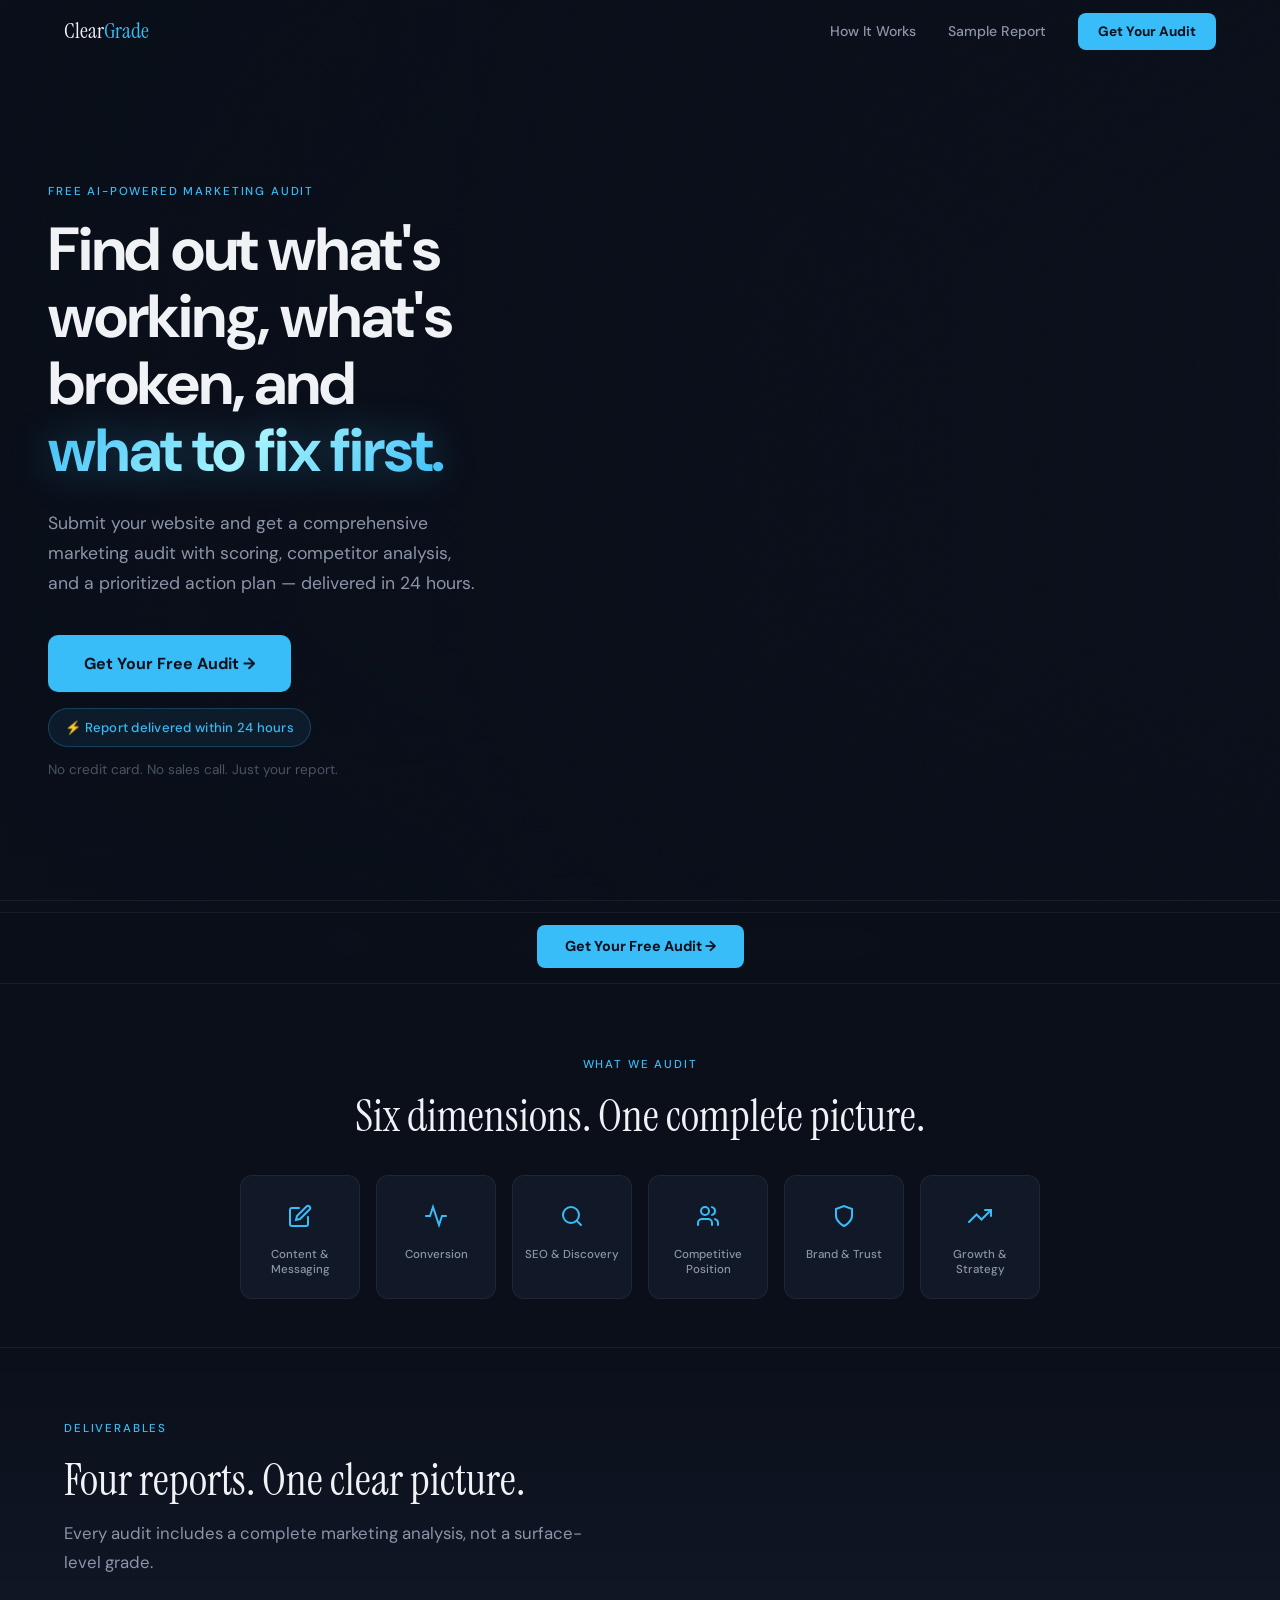
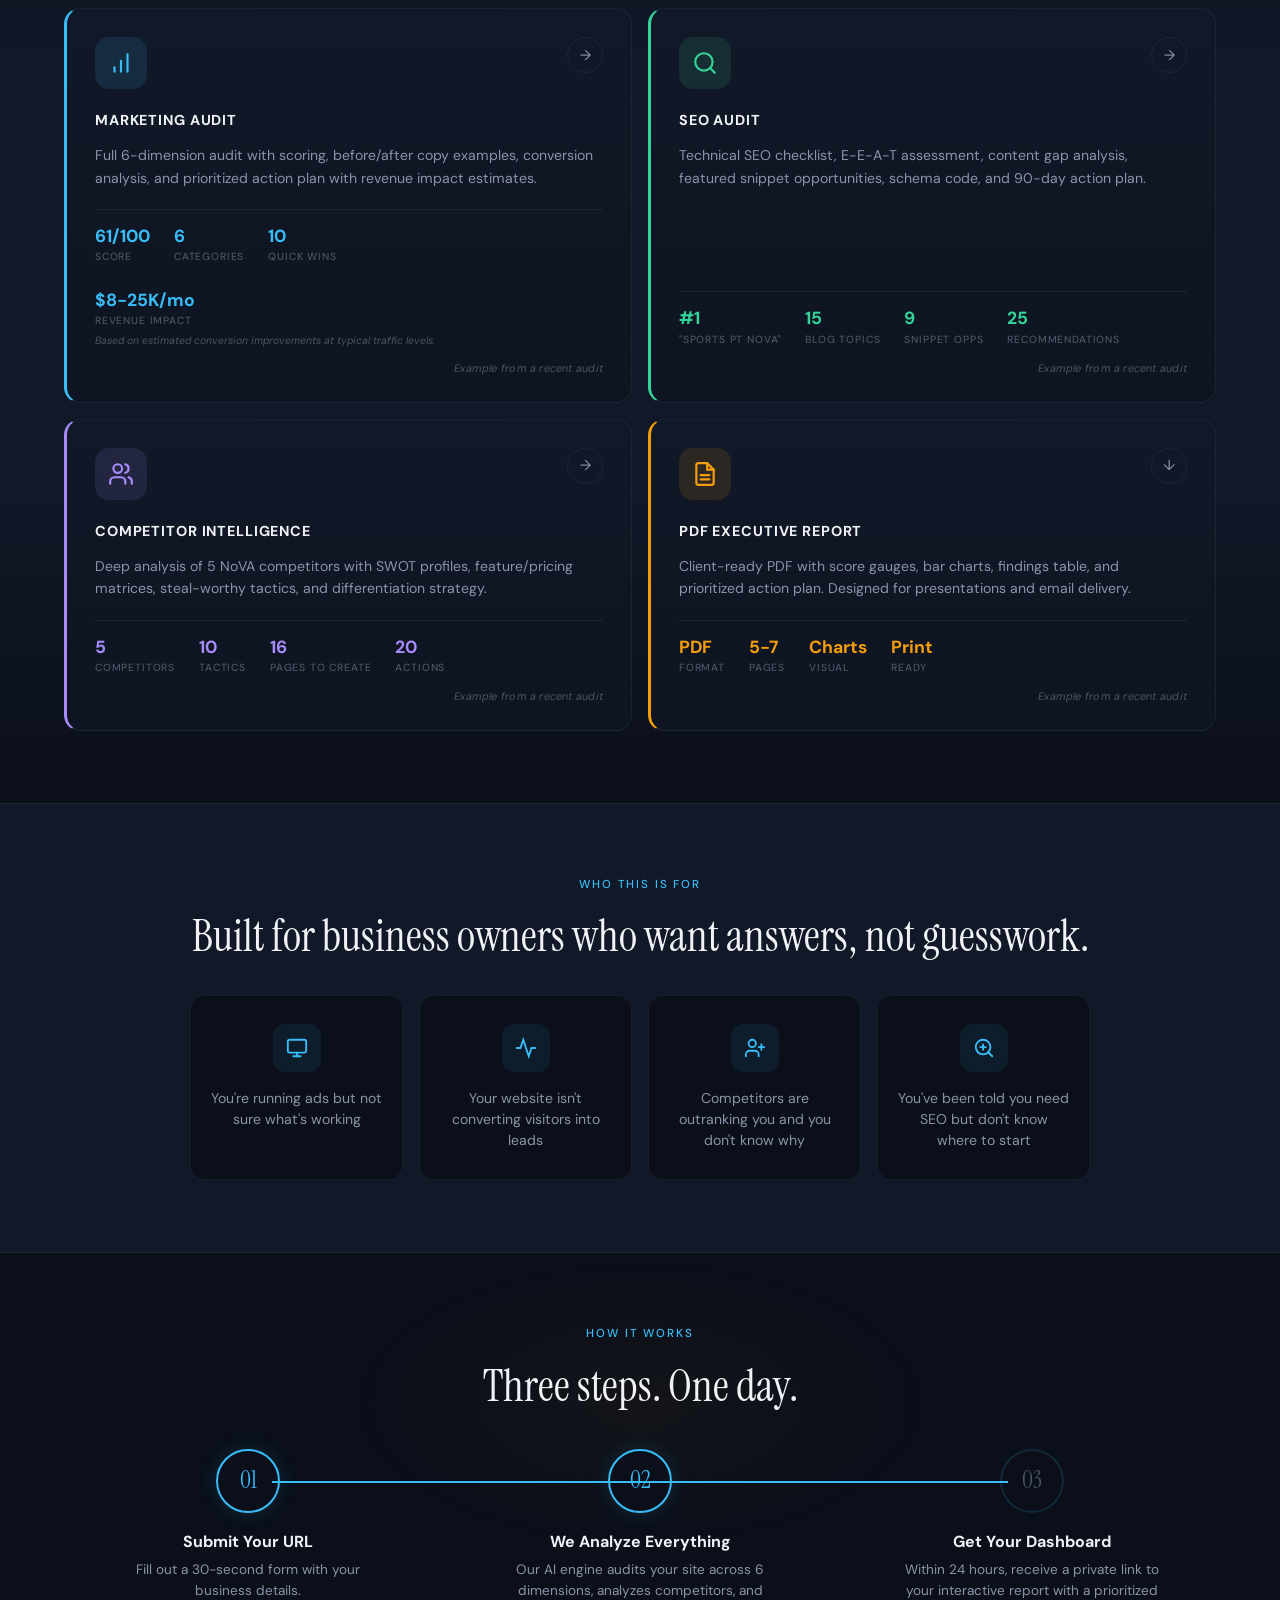
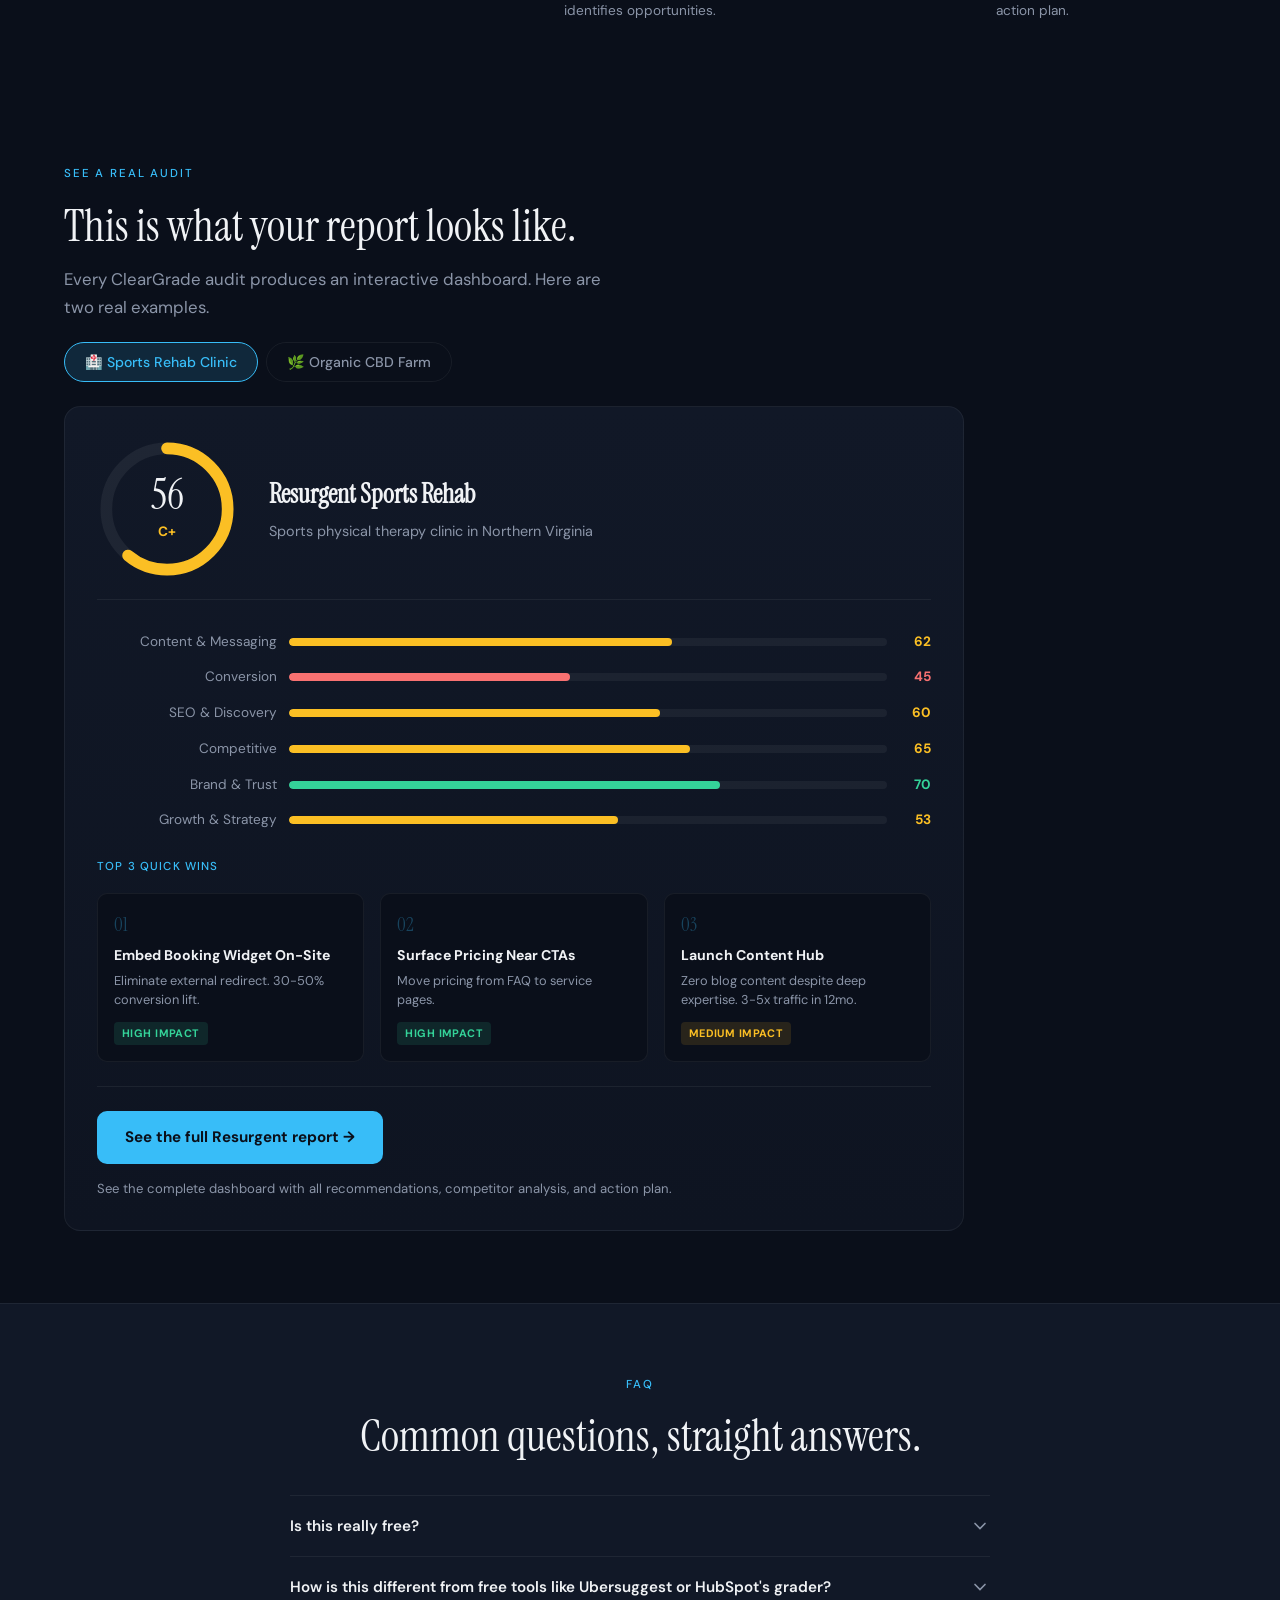
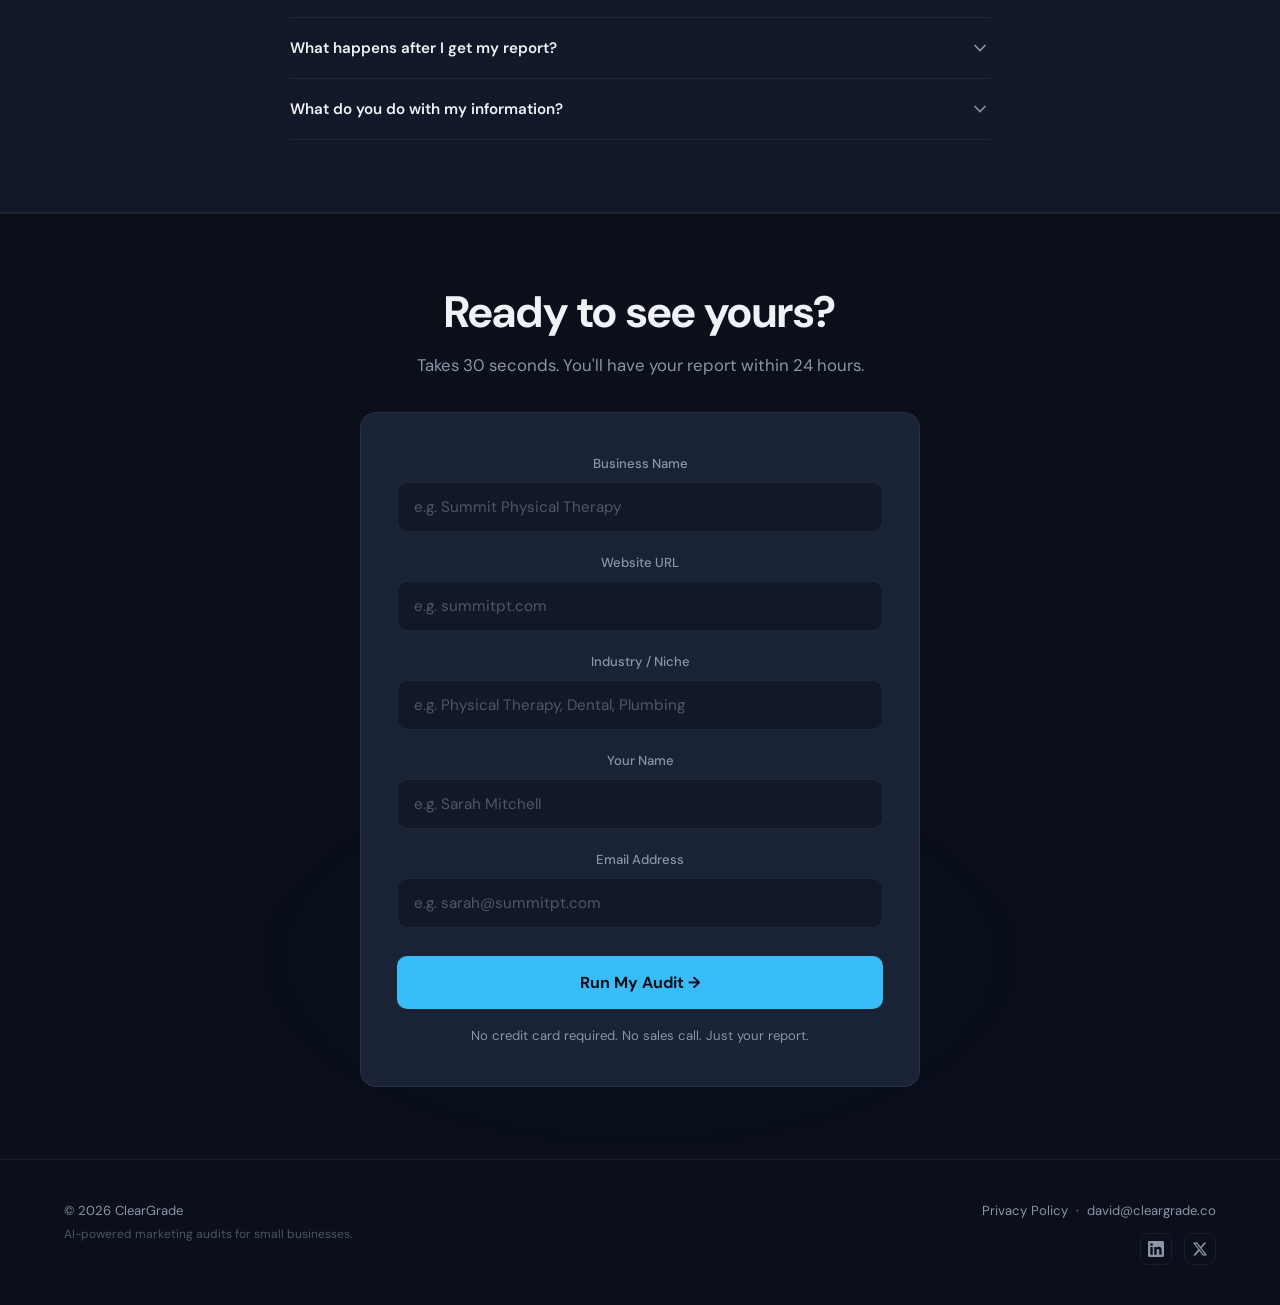
==== public/index.html @ a5efb10c "feat: mobile responsiveness + landing page enhancements - Fix hero section clipping on mobile (overf" ====
<!DOCTYPE html>
<html lang="en">
<head>
  <meta charset="UTF-8">
  <meta name="viewport" content="width=device-width, initial-scale=1.0">
  <title>ClearGrade — See What Your Marketing Is Really Doing</title>
  <meta name="description" content="Free AI-powered marketing audit for small businesses. Scored across 6 dimensions with competitor analysis and a prioritized action plan.">

  <!-- Open Graph -->
  <meta property="og:title" content="ClearGrade — Free AI-Powered Marketing Audit">
  <meta property="og:description" content="Find out what's working, what's broken, and what to fix first. Get a comprehensive marketing audit with scoring, competitor analysis, and a prioritized action plan — delivered in 24 hours.">
  <meta property="og:type" content="website">
  <meta property="og:url" content="https://cleargrade.co"> <!-- TODO: Update when domain is live -->
  <meta property="og:image" content="https://cleargrade.co/img/og-preview.png"> <!-- TODO: Create this OG image (1200x630px recommended) -->

  <!-- Twitter Card -->
  <meta name="twitter:card" content="summary_large_image">
  <meta name="twitter:title" content="ClearGrade — Free AI-Powered Marketing Audit">
  <meta name="twitter:description" content="Find out what's working, what's broken, and what to fix first. Get a comprehensive marketing audit with scoring, competitor analysis, and a prioritized action plan — delivered in 24 hours.">

  <link rel="icon" href="/favicon.ico" type="image/x-icon"> <!-- TODO: Add actual favicon file -->
  <link rel="stylesheet" href="css/styles.css">
</head>
<body>

  <!-- NAV -->
  <nav class="nav">
    <div class="container">
      <a href="#hero" class="nav-logo">Clear<span>Grade</span></a>
      <div class="nav-links">
        <a href="#how">How It Works</a>
        <a href="#preview">Sample Report</a>
        <a href="#form-section" class="nav-btn">Get Your Audit</a>
      </div>
      <button class="hamburger" aria-label="Menu"><span></span><span></span><span></span></button>
    </div>
  </nav>
  <div class="mob-menu">
    <a href="#how">How It Works</a>
    <a href="#preview">Sample Report</a>
    <a href="#form-section" class="nav-btn">Get Your Audit</a>
  </div>

  <!-- HERO -->
  <section class="hero" id="hero">
    <div class="hero-video-wrap">
      <video id="hero-vid" class="hero-vid active" autoplay muted loop playsinline>
        <source src="assets/hero-pingpong.mp4" type="video/mp4">
      </video>
    </div>
    <div class="hero-overlay"></div>
    <div class="container">
      <div class="hero-content">
        <p class="overline">Free AI-Powered Marketing Audit</p>
        <h1>Find out what's working, what's broken, and <em>what to fix first.</em></h1>
        <p class="hero-sub">Submit your website and get a comprehensive marketing audit with scoring, competitor analysis, and a prioritized action plan — delivered in 24 hours.</p>
        <div class="hero-cta">
          <a href="#form-section" class="btn">Get Your Free Audit &rarr;</a>
          <div class="hero-badge" aria-label="Fast delivery">&#9889; Report delivered within 24 hours</div>
          <p class="hero-trust">No credit card. No sales call. Just your report.</p>
        </div>
      </div>
    </div>
  </section>

  <!-- SOCIAL PROOF -->
  <div class="proof-bar">
    <div class="container">
      <!-- TODO: Update audit count as it grows -->
      <p><span class="proof-count">50+</span> audits delivered across <strong>healthcare</strong>, <strong>food &amp; beverage</strong>, <strong>professional services</strong>, and more.</p>
    </div>
  </div>

  <!-- WHAT WE AUDIT -->
  <section class="audit-dims" id="audit-dims">
    <div class="container" style="text-align:center;">
      <p class="overline anim">What We Audit</p>
      <h2 class="sh anim">Six dimensions. One complete picture.</h2>
      <div class="dims-grid anim">
        <div class="dim-item">
          <div class="dim-icon">
            <svg viewBox="0 0 24 24" fill="none" stroke="currentColor" stroke-width="2" stroke-linecap="round"><path d="M11 4H4a2 2 0 0 0-2 2v14a2 2 0 0 0 2 2h14a2 2 0 0 0 2-2v-7"/><path d="M18.5 2.5a2.121 2.121 0 0 1 3 3L12 15l-4 1 1-4 9.5-9.5z"/></svg>
          </div>
          <span>Content &amp; Messaging</span>
        </div>
        <div class="dim-item">
          <div class="dim-icon">
            <svg viewBox="0 0 24 24" fill="none" stroke="currentColor" stroke-width="2" stroke-linecap="round"><path d="M22 12h-4l-3 9L9 3l-3 9H2"/></svg>
          </div>
          <span>Conversion</span>
        </div>
        <div class="dim-item">
          <div class="dim-icon">
            <svg viewBox="0 0 24 24" fill="none" stroke="currentColor" stroke-width="2" stroke-linecap="round"><circle cx="11" cy="11" r="8"/><path d="M21 21l-4.35-4.35"/></svg>
          </div>
          <span>SEO &amp; Discovery</span>
        </div>
        <div class="dim-item">
          <div class="dim-icon">
            <svg viewBox="0 0 24 24" fill="none" stroke="currentColor" stroke-width="2" stroke-linecap="round"><path d="M16 21v-2a4 4 0 0 0-4-4H6a4 4 0 0 0-4 4v2"/><circle cx="9" cy="7" r="4"/><path d="M22 21v-2a4 4 0 0 0-3-3.87"/><path d="M16 3.13a4 4 0 0 1 0 7.75"/></svg>
          </div>
          <span>Competitive Position</span>
        </div>
        <div class="dim-item">
          <div class="dim-icon">
            <svg viewBox="0 0 24 24" fill="none" stroke="currentColor" stroke-width="2" stroke-linecap="round"><path d="M12 22s8-4 8-10V5l-8-3-8 3v7c0 6 8 10 8 10z"/></svg>
          </div>
          <span>Brand &amp; Trust</span>
        </div>
        <div class="dim-item">
          <div class="dim-icon">
            <svg viewBox="0 0 24 24" fill="none" stroke="currentColor" stroke-width="2" stroke-linecap="round"><path d="M23 6l-9.5 9.5-5-5L1 18"/><polyline points="17 6 23 6 23 12"/></svg>
          </div>
          <span>Growth &amp; Strategy</span>
        </div>
      </div>
    </div>
  </section>

  <!-- DELIVERABLES -->
  <section class="deliverables" id="deliverables">
    <div class="container">
      <p class="overline anim">Deliverables</p>
      <h2 class="sh anim">Four reports. One clear picture.</h2>
      <p class="sd anim">Every audit includes a complete marketing analysis, not a surface-level grade.</p>
      <div class="del-grid">
        <div class="del-card anim d1">
          <div class="card-top">
            <div class="card-icon-wrap">
              <svg viewBox="0 0 24 24" fill="none" stroke="#38bdf8" stroke-width="2" stroke-linecap="round"><path d="M12 20V10"/><path d="M18 20V4"/><path d="M6 20v-4"/></svg>
            </div>
            <span class="card-arrow">&rarr;</span>
          </div>
          <h3>Marketing Audit</h3>
          <p>Full 6-dimension audit with scoring, before/after copy examples, conversion analysis, and prioritized action plan with revenue impact estimates.</p>
          <div class="card-stats-row">
            <div class="card-stat-item"><span class="card-stat-val">61/100</span><span class="card-stat-label">Score</span></div>
            <div class="card-stat-item"><span class="card-stat-val">6</span><span class="card-stat-label">Categories</span></div>
            <div class="card-stat-item"><span class="card-stat-val">10</span><span class="card-stat-label">Quick Wins</span></div>
            <div class="card-stat-item">
              <span class="card-stat-val">$8-25K/mo</span>
              <span class="card-stat-label">Revenue Impact</span>
              <span class="card-stat-note">Based on estimated conversion improvements at typical traffic levels.</span>
            </div>
          </div>
          <span class="card-example-label">Example from a recent audit</span>
        </div>
        <div class="del-card anim d2">
          <div class="card-top">
            <div class="card-icon-wrap">
              <svg viewBox="0 0 24 24" fill="none" stroke="#38bdf8" stroke-width="2" stroke-linecap="round"><circle cx="11" cy="11" r="8"/><path d="M21 21l-4.35-4.35"/></svg>
            </div>
            <span class="card-arrow">&rarr;</span>
          </div>
          <h3>SEO Audit</h3>
          <p>Technical SEO checklist, E-E-A-T assessment, content gap analysis, featured snippet opportunities, schema code, and 90-day action plan.</p>
          <div class="card-stats-row">
            <div class="card-stat-item"><span class="card-stat-val">#1</span><span class="card-stat-label">"Sports PT NoVA"</span></div>
            <div class="card-stat-item"><span class="card-stat-val">15</span><span class="card-stat-label">Blog Topics</span></div>
            <div class="card-stat-item"><span class="card-stat-val">9</span><span class="card-stat-label">Snippet Opps</span></div>
            <div class="card-stat-item"><span class="card-stat-val">25</span><span class="card-stat-label">Recommendations</span></div>
          </div>
          <span class="card-example-label">Example from a recent audit</span>
        </div>
        <div class="del-card anim d3">
          <div class="card-top">
            <div class="card-icon-wrap">
              <svg viewBox="0 0 24 24" fill="none" stroke="#38bdf8" stroke-width="2" stroke-linecap="round"><path d="M16 21v-2a4 4 0 0 0-4-4H6a4 4 0 0 0-4 4v2"/><circle cx="9" cy="7" r="4"/><path d="M22 21v-2a4 4 0 0 0-3-3.87"/><path d="M16 3.13a4 4 0 0 1 0 7.75"/></svg>
            </div>
            <span class="card-arrow">&rarr;</span>
          </div>
          <h3>Competitor Intelligence</h3>
          <p>Deep analysis of 5 NoVA competitors with SWOT profiles, feature/pricing matrices, steal-worthy tactics, and differentiation strategy.</p>
          <div class="card-stats-row">
            <div class="card-stat-item"><span class="card-stat-val">5</span><span class="card-stat-label">Competitors</span></div>
            <div class="card-stat-item"><span class="card-stat-val">10</span><span class="card-stat-label">Tactics</span></div>
            <div class="card-stat-item"><span class="card-stat-val">16</span><span class="card-stat-label">Pages to Create</span></div>
            <div class="card-stat-item"><span class="card-stat-val">20</span><span class="card-stat-label">Actions</span></div>
          </div>
          <span class="card-example-label">Example from a recent audit</span>
        </div>
        <div class="del-card anim d4">
          <div class="card-top">
            <div class="card-icon-wrap">
              <svg viewBox="0 0 24 24" fill="none" stroke="#38bdf8" stroke-width="2" stroke-linecap="round"><path d="M14 2H6a2 2 0 0 0-2 2v16a2 2 0 0 0 2 2h12a2 2 0 0 0 2-2V8z"/><polyline points="14 2 14 8 20 8"/><line x1="16" y1="13" x2="8" y2="13"/><line x1="16" y1="17" x2="8" y2="17"/></svg>
            </div>
            <span class="card-arrow">&darr;</span>
          </div>
          <h3>PDF Executive Report</h3>
          <p>Client-ready PDF with score gauges, bar charts, findings table, and prioritized action plan. Designed for presentations and email delivery.</p>
          <div class="card-stats-row">
            <div class="card-stat-item"><span class="card-stat-val">PDF</span><span class="card-stat-label">Format</span></div>
            <div class="card-stat-item"><span class="card-stat-val">5-7</span><span class="card-stat-label">Pages</span></div>
            <div class="card-stat-item"><span class="card-stat-val">Charts</span><span class="card-stat-label">Visual</span></div>
            <div class="card-stat-item"><span class="card-stat-val">Print</span><span class="card-stat-label">Ready</span></div>
          </div>
          <span class="card-example-label">Example from a recent audit</span>
        </div>
      </div>
    </div>
  </section>

  <!-- WHO THIS IS FOR -->
  <section class="who-for" id="who-for">
    <div class="container" style="text-align:center;">
      <p class="overline anim">Who This Is For</p>
      <h2 class="sh anim">Built for business owners who want answers, not guesswork.</h2>
      <div class="who-grid anim">
        <div class="who-card">
          <div class="who-icon">
            <svg viewBox="0 0 24 24" fill="none" stroke="currentColor" stroke-width="2" stroke-linecap="round"><rect x="2" y="3" width="20" height="14" rx="2" ry="2"/><line x1="8" y1="21" x2="16" y2="21"/><line x1="12" y1="17" x2="12" y2="21"/></svg>
          </div>
          <p>You're running ads but not sure what's working</p>
        </div>
        <div class="who-card">
          <div class="who-icon">
            <svg viewBox="0 0 24 24" fill="none" stroke="currentColor" stroke-width="2" stroke-linecap="round"><path d="M22 12h-4l-3 9L9 3l-3 9H2"/></svg>
          </div>
          <p>Your website isn't converting visitors into leads</p>
        </div>
        <div class="who-card">
          <div class="who-icon">
            <svg viewBox="0 0 24 24" fill="none" stroke="currentColor" stroke-width="2" stroke-linecap="round"><path d="M16 21v-2a4 4 0 0 0-4-4H6a4 4 0 0 0-4 4v2"/><circle cx="9" cy="7" r="4"/><line x1="19" y1="8" x2="19" y2="14"/><line x1="22" y1="11" x2="16" y2="11"/></svg>
          </div>
          <p>Competitors are outranking you and you don't know why</p>
        </div>
        <div class="who-card">
          <div class="who-icon">
            <svg viewBox="0 0 24 24" fill="none" stroke="currentColor" stroke-width="2" stroke-linecap="round"><circle cx="11" cy="11" r="8"/><path d="M21 21l-4.35-4.35"/><line x1="11" y1="8" x2="11" y2="14"/><line x1="8" y1="11" x2="14" y2="11"/></svg>
          </div>
          <p>You've been told you need SEO but don't know where to start</p>
        </div>
      </div>
    </div>
  </section>

  <!-- HOW IT WORKS -->
  <section class="how" id="how">
    <div class="container" style="text-align:center;">
      <p class="overline anim">How It Works</p>
      <h2 class="sh anim">Three steps. One day.</h2>
      <div class="steps">
        <div class="step anim d1">
          <div class="step-num">01</div>
          <h3>Submit Your URL</h3>
          <p>Fill out a 30-second form with your business details.</p>
        </div>
        <div class="step anim d2">
          <div class="step-num">02</div>
          <h3>We Analyze Everything</h3>
          <p>Our AI engine audits your site across 6 dimensions, analyzes competitors, and identifies opportunities.</p>
        </div>
        <div class="step anim d3">
          <div class="step-num">03</div>
          <h3>Get Your Dashboard</h3>
          <p>Within 24 hours, receive a private link to your interactive report with a prioritized action plan.</p>
        </div>
      </div>
    </div>
  </section>

  <!-- DASHBOARD PREVIEW -->
  <section class="preview" id="preview">
    <div class="container">
      <p class="overline anim">See a Real Audit</p>
      <h2 class="sh anim">This is what your report looks like.</h2>
      <p class="sd anim">Every ClearGrade audit produces an interactive dashboard. Here are two real examples.</p>
      <div class="toggle-row anim">
        <button class="tog active" data-biz="resurgent">&#127973; Sports Rehab Clinic</button>
        <button class="tog" data-biz="fiddlers">&#127807; Organic CBD Farm</button>
      </div>
      <div class="prev-card anim" id="prev-card">
        <div class="gauge-row">
          <div class="gauge-wrap">
            <svg class="gauge-svg" viewBox="0 0 120 120">
              <circle class="gauge-bg" cx="60" cy="60" r="52"></circle>
              <circle class="gauge-fill" id="g-circle" cx="60" cy="60" r="52" stroke-dasharray="326.73" stroke-dashoffset="326.73"></circle>
            </svg>
            <div class="gauge-center">
              <span class="gauge-score" id="g-num">0</span>
              <span class="gauge-grade" id="g-grade"></span>
            </div>
          </div>
          <div class="gauge-info">
            <h3 id="biz-name">Resurgent Sports Rehab</h3>
            <p id="biz-desc">Sports physical therapy clinic in Northern Virginia</p>
          </div>
        </div>
        <div class="dims" id="dims"></div>
        <p class="qw-label">Top 3 Quick Wins</p>
        <div class="qw-grid" id="qws"></div>
        <div class="prev-cta">
          <a href="https://davidkimmel.github.io/resurgent/" target="_blank" rel="noopener" id="prev-link" class="btn-report">View the Full Report &rarr;</a>
          <span class="report-note">See the complete dashboard with all recommendations, competitor analysis, and action plan.</span>
        </div>
      </div>
    </div>
  </section>

  <!-- FAQ -->
  <section class="faq" id="faq">
    <div class="container" style="text-align:center;">
      <p class="overline anim">FAQ</p>
      <h2 class="sh anim">Common questions, straight answers.</h2>
      <div class="faq-list anim">
        <div class="faq-item">
          <button class="faq-q" aria-expanded="false">
            <span>Is this really free?</span>
            <svg class="faq-chevron" viewBox="0 0 24 24" fill="none" stroke="currentColor" stroke-width="2" stroke-linecap="round"><polyline points="6 9 12 15 18 9"/></svg>
          </button>
          <div class="faq-a">
            <p>Yes. Your first ClearGrade audit is completely free. No credit card, no sales call. We believe the report speaks for itself.</p>
          </div>
        </div>
        <div class="faq-item">
          <button class="faq-q" aria-expanded="false">
            <span>How is this different from free tools like Ubersuggest or HubSpot's grader?</span>
            <svg class="faq-chevron" viewBox="0 0 24 24" fill="none" stroke="currentColor" stroke-width="2" stroke-linecap="round"><polyline points="6 9 12 15 18 9"/></svg>
          </button>
          <div class="faq-a">
            <p>Those tools run surface-level automated checks. ClearGrade audits your site across 6 dimensions with AI analysis, competitor research, and a prioritized action plan with revenue impact estimates. It's closer to what a $3,000 agency audit delivers.</p>
          </div>
        </div>
        <div class="faq-item">
          <button class="faq-q" aria-expanded="false">
            <span>What happens after I get my report?</span>
            <svg class="faq-chevron" viewBox="0 0 24 24" fill="none" stroke="currentColor" stroke-width="2" stroke-linecap="round"><polyline points="6 9 12 15 18 9"/></svg>
          </button>
          <div class="faq-a">
            <p>You'll receive a private link to your interactive dashboard within 24 hours. From there, you can implement the recommendations yourself or reach out to discuss next steps.</p>
          </div>
        </div>
        <div class="faq-item">
          <button class="faq-q" aria-expanded="false">
            <span>What do you do with my information?</span>
            <svg class="faq-chevron" viewBox="0 0 24 24" fill="none" stroke="currentColor" stroke-width="2" stroke-linecap="round"><polyline points="6 9 12 15 18 9"/></svg>
          </button>
          <div class="faq-a">
            <p>We use your business details only to generate your audit. We don't sell your data or spam you. See our <a href="privacy.html">privacy policy</a> for details.</p>
          </div>
        </div>
      </div>
    </div>
  </section>

  <!-- FORM -->
  <section class="form-sect" id="form-section">
    <div class="container" style="text-align:center;">
      <h2 class="sh anim" style="font-family:var(--sans);font-weight:700;font-style:normal;">Ready to see yours?</h2>
      <p class="sd anim" style="margin:0 auto;">Takes 30 seconds. You'll have your report within 24 hours.</p>
      <div class="form-wrap anim">
        <div class="form-card">
          <form id="audit-form" novalidate>
            <div class="fg"><label for="business_name">Business Name</label><input type="text" id="business_name" name="business_name" placeholder="e.g. Summit Physical Therapy" required><div class="f-err"></div></div>
            <div class="fg"><label for="website_url">Website URL</label><input type="url" id="website_url" name="website_url" placeholder="e.g. summitpt.com" required><div class="f-err"></div></div>
            <div class="fg"><label for="industry">Industry / Niche</label><input type="text" id="industry" name="industry" placeholder="e.g. Physical Therapy, Dental, Plumbing" required><div class="f-err"></div></div>
            <div class="fg"><label for="contact_name">Your Name</label><input type="text" id="contact_name" name="contact_name" placeholder="e.g. Sarah Mitchell" required><div class="f-err"></div></div>
            <div class="fg"><label for="email">Email Address</label><input type="email" id="email" name="email" placeholder="e.g. sarah@summitpt.com" required><div class="f-err"></div></div>
            <!-- Honeypot — hidden from users, visible to bots -->
            <div class="honey" aria-hidden="true"><input type="text" name="company_url" tabindex="-1" autocomplete="off"></div>
            <button type="submit" class="f-btn">Run My Audit &rarr;</button>
          </form>
          <p class="f-note">No credit card required. No sales call. Just your report.</p>
          <div class="f-ok">
            <div class="f-ok-check"><svg width="24" height="24" viewBox="0 0 24 24" fill="none" stroke="#34d399" stroke-width="2.5" stroke-linecap="round"><polyline points="20 6 9 17 4 12"/></svg></div>
            <h3>You're in!</h3>
            <p>Check your inbox within 24 hours for your ClearGrade dashboard.</p>
          </div>
        </div>
      </div>
    </div>
  </section>

  <!-- FOOTER -->
  <footer class="footer">
    <div class="container">
      <div class="footer-inner">
        <div class="footer-l">
          <div class="footer-copy">&copy; 2026 ClearGrade</div>
          <div class="footer-tagline">AI-powered marketing audits for small businesses.</div>
        </div>
        <div class="footer-r">
          <div class="footer-links">
            <a href="privacy.html">Privacy Policy</a>
            <span>&middot;</span>
            <a href="mailto:david@cleargrade.co">david@cleargrade.co</a>
          </div>
          <div class="footer-social">
            <!-- TODO: Replace # with actual social profile URLs -->
            <a href="#" aria-label="LinkedIn" class="social-link">
              <svg viewBox="0 0 24 24" fill="currentColor" width="18" height="18"><path d="M20.447 20.452h-3.554v-5.569c0-1.328-.027-3.037-1.852-3.037-1.853 0-2.136 1.445-2.136 2.939v5.667H9.351V9h3.414v1.561h.046c.477-.9 1.637-1.85 3.37-1.85 3.601 0 4.267 2.37 4.267 5.455v6.286zM5.337 7.433a2.062 2.062 0 0 1-2.063-2.065 2.064 2.064 0 1 1 2.063 2.065zm1.782 13.019H3.555V9h3.564v11.452zM22.225 0H1.771C.792 0 0 .774 0 1.729v20.542C0 23.227.792 24 1.771 24h20.451C23.2 24 24 23.227 24 22.271V1.729C24 .774 23.2 0 22.222 0h.003z"/></svg>
            </a>
            <a href="#" aria-label="X (Twitter)" class="social-link">
              <svg viewBox="0 0 24 24" fill="currentColor" width="18" height="18"><path d="M18.244 2.25h3.308l-7.227 8.26 8.502 11.24H16.17l-5.214-6.817L4.99 21.75H1.68l7.73-8.835L1.254 2.25H8.08l4.713 6.231zm-1.161 17.52h1.833L7.084 4.126H5.117z"/></svg>
            </a>
          </div>
        </div>
      </div>
    </div>
  </footer>

  <!-- STICKY CTA -->
  <div class="sticky" id="sticky"><a href="#form-section">Get Your Free Audit &rarr;</a></div>

  <script src="js/main.js"></script>
</body>
</html>
---- public/css/styles.css ----
/* ============================================================
   ClearGrade — v3 Cinematic Landing Page
   Dribbble-inspired: hero video, dark cinematic, premium feel
   ============================================================ */

@import url('https://fonts.googleapis.com/css2?family=Instrument+Serif:ital@0;1&family=DM+Sans:ital,wght@0,400;0,500;0,700;1,400&display=swap');

/* --- Tokens --- */
:root {
  --bg: #0a0f1a;
  --bg-card: #111827;
  --bg-elevated: #1a2235;
  --text: #f0f2f5;
  --text-dim: #8b95a8;
  --text-muted: #4b5563;
  --accent: #38bdf8;
  --accent-hover: #7dd3fc;
  --accent-glow: rgba(56, 189, 248, 0.15);
  --accent-glow-s: rgba(56, 189, 248, 0.25);
  --success: #34d399;
  --warning: #fbbf24;
  --danger: #f87171;
  --warm: #f59e0b;
  --warm-glow: rgba(245, 158, 11, 0.08);
  --border: rgba(255, 255, 255, 0.06);
  --border-h: rgba(255, 255, 255, 0.12);
  --serif: 'Instrument Serif', Georgia, serif;
  --sans: 'DM Sans', sans-serif;
  --max-w: 1200px;
  --nav-h: 64px;
}

/* --- Reset --- */
*, *::before, *::after { box-sizing: border-box; margin: 0; padding: 0; }
html { scroll-behavior: smooth; -webkit-font-smoothing: antialiased; }
body {
  font-family: var(--sans);
  font-size: 16px;
  line-height: 1.6;
  color: var(--text);
  background: var(--bg);
  overflow-x: hidden;
}
a { color: var(--accent); text-decoration: none; }
a:hover { color: var(--accent-hover); }
button { font-family: inherit; cursor: pointer; }
ul { list-style: none; }

/* Noise */
body::after {
  content: '';
  position: fixed;
  inset: 0;
  pointer-events: none;
  z-index: 0;
  opacity: 0.03;
  background-image: url("data:image/svg+xml,%3Csvg viewBox='0 0 256 256' xmlns='http://www.w3.org/2000/svg'%3E%3Cfilter id='n'%3E%3CfeTurbulence type='fractalNoise' baseFrequency='0.85' numOctaves='4' stitchTiles='stitch'/%3E%3C/filter%3E%3Crect width='100%25' height='100%25' filter='url(%23n)'/%3E%3C/svg%3E");
  background-size: 256px;
}

/* --- Utility --- */
.container { max-width: var(--max-w); margin: 0 auto; padding: 0 24px; }
section { position: relative; z-index: 1; }
.overline {
  font-family: var(--sans);
  font-size: 0.72rem;
  font-weight: 500;
  text-transform: uppercase;
  letter-spacing: 0.16em;
  color: var(--accent);
  margin-bottom: 16px;
}
.sh { /* section heading */
  font-family: var(--serif);
  font-size: clamp(2rem, 4vw, 2.75rem);
  font-weight: 400;
  line-height: 1.2;
  color: var(--text);
  margin-bottom: 12px;
}
.sd { /* section description */
  font-size: 1.05rem;
  color: var(--text-dim);
  max-width: 540px;
  line-height: 1.7;
}

/* --- Animations --- */
.anim {
  opacity: 0;
  transform: translateY(28px);
  transition: opacity 0.65s ease, transform 0.65s ease;
}
.anim.visible { opacity: 1; transform: translateY(0); }
.d1 { transition-delay: .1s; }
.d2 { transition-delay: .2s; }
.d3 { transition-delay: .3s; }
.d4 { transition-delay: .4s; }

/* ============================================================
   NAV
   ============================================================ */
.nav {
  position: fixed; top: 0; left: 0; right: 0; z-index: 1000;
  height: var(--nav-h); display: flex; align-items: center;
  transition: background .3s, border-color .3s;
  border-bottom: 1px solid transparent;
}
.nav.scrolled {
  background: rgba(10,15,26,.9);
  backdrop-filter: blur(20px); -webkit-backdrop-filter: blur(20px);
  border-bottom-color: var(--border);
}
.nav .container { display: flex; justify-content: space-between; align-items: center; width: 100%; }
.nav-logo { font-family: var(--serif); font-size: 1.35rem; color: var(--text); }
.nav-logo span { color: var(--accent); }
.nav-links { display: flex; align-items: center; gap: 32px; }
.nav-links a { font-size: .88rem; font-weight: 500; color: var(--text-dim); transition: color .2s; }
.nav-links a:hover { color: var(--text); }
.nav-links .nav-btn {
  padding: 8px 20px; border-radius: 8px; background: var(--accent);
  color: var(--bg); font-weight: 700; font-size: .85rem;
  transition: background .2s, box-shadow .2s;
}
.nav-links .nav-btn:hover { background: var(--accent-hover); box-shadow: 0 0 20px var(--accent-glow); }
.hamburger { display: none; background: none; border: none; padding: 4px; }
.hamburger span { display: block; width: 22px; height: 2px; background: var(--text); margin: 5px 0; transition: .3s; }
.hamburger.open span:nth-child(1) { transform: rotate(45deg) translate(5px,5px); }
.hamburger.open span:nth-child(2) { opacity: 0; }
.hamburger.open span:nth-child(3) { transform: rotate(-45deg) translate(5px,-5px); }
.mob-menu {
  display: none; position: fixed; top: var(--nav-h); left: 0; right: 0;
  background: rgba(10,15,26,.96); backdrop-filter: blur(20px);
  border-bottom: 1px solid var(--border); padding: 24px; z-index: 999;
}
.mob-menu.open { display: flex; flex-direction: column; gap: 16px; }
.mob-menu a { font-size: 1rem; font-weight: 500; color: var(--text-dim); padding: 8px 0; }
.mob-menu .nav-btn {
  display: inline-block; text-align: center; padding: 12px 20px;
  border-radius: 8px; background: var(--accent); color: var(--bg); font-weight: 700;
}

/* ============================================================
   HERO — full-viewport, video background
   ============================================================ */
.hero {
  position: relative;
  min-height: 100vh;
  display: flex;
  align-items: center;
  overflow: hidden;
}

/* Video background */
.hero-video-wrap {
  position: absolute;
  inset: 0;
  z-index: 0;
  overflow: hidden;
}
.hero-vid {
  position: absolute;
  inset: 0;
  width: 100%;
  height: 100%;
  object-fit: cover;
  object-position: center center;
  opacity: 0;
  transition: opacity 0.8s ease;
}
.hero-vid.active {
  opacity: 1;
}
/* Gradient overlay — darkens left side for text readability */
.hero-overlay {
  position: absolute;
  inset: 0;
  z-index: 1;
  background:
    linear-gradient(90deg, rgba(10,15,26,0.95) 0%, rgba(10,15,26,0.85) 35%, rgba(10,15,26,0.4) 60%, transparent 100%),
    linear-gradient(180deg, rgba(10,15,26,0.3) 0%, transparent 30%, transparent 70%, rgba(10,15,26,0.6) 100%);
}

.hero-content {
  position: absolute;
  left: 0;
  top: 50%;
  transform: translateY(-50%);
  z-index: 2;
  max-width: 480px;
  padding: var(--nav-h) 0 0 48px;
  text-align: left;
}

.hero .overline {
  opacity: 0;
  animation: fadeUp .6s ease forwards;
  animation-delay: .2s;
}

.hero h1 {
  font-family: var(--sans);
  font-size: clamp(2.8rem, 5.5vw, 3.8rem);
  font-weight: 700;
  font-style: normal;
  line-height: 1.1;
  letter-spacing: -0.02em;
  color: var(--text);
  margin-bottom: 24px;
  opacity: 0;
  animation: fadeUp .7s ease forwards;
  animation-delay: .4s;
}
.hero h1 em {
  font-family: var(--sans);
  font-style: normal;
  font-weight: 700;
  background: linear-gradient(135deg, var(--accent), #a5f3fc, var(--accent));
  -webkit-background-clip: text;
  -webkit-text-fill-color: transparent;
  background-clip: text;
  filter: drop-shadow(0 0 20px rgba(56, 189, 248, 0.3));
}

.hero-sub {
  font-size: 1.1rem;
  color: var(--text-dim);
  line-height: 1.7;
  max-width: 480px;
  margin-bottom: 36px;
  opacity: 0;
  animation: fadeUp .6s ease forwards;
  animation-delay: .7s;
}

.hero-cta {
  opacity: 0;
  animation: fadeUp .6s ease forwards;
  animation-delay: .9s;
}

.btn {
  display: inline-flex;
  align-items: center;
  gap: 8px;
  padding: 16px 36px;
  border-radius: 10px;
  background: var(--accent);
  color: var(--bg);
  font-family: var(--sans);
  font-size: 1rem;
  font-weight: 700;
  border: none;
  transition: background .2s, box-shadow .2s, transform .15s;
  text-decoration: none;
}
.btn:hover {
  background: var(--accent-hover);
  color: var(--bg);
  box-shadow: 0 0 32px var(--accent-glow-s);
  transform: translateY(-2px);
}

/* 24-hour delivery badge */
.hero-badge {
  display: inline-flex;
  align-items: center;
  gap: 6px;
  margin-top: 16px;
  padding: 8px 16px;
  border-radius: 100px;
  border: 1px solid rgba(56, 189, 248, 0.25);
  background: rgba(56, 189, 248, 0.08);
  font-size: .82rem;
  font-weight: 500;
  color: var(--accent);
  letter-spacing: .02em;
}

.hero-trust {
  margin-top: 12px;
  font-size: .85rem;
  color: var(--text-muted);
  opacity: 0;
  animation: fadeUp .5s ease forwards;
  animation-delay: 1.1s;
}

@keyframes fadeUp {
  from { opacity: 0; transform: translateY(18px); }
  to { opacity: 1; transform: translateY(0); }
}

/* ============================================================
   SOCIAL PROOF
   ============================================================ */
.proof-bar {
  padding: 28px 0;
  border-top: 1px solid var(--border);
  border-bottom: 1px solid var(--border);
  z-index: 1;
  position: relative;
}
.proof-bar p {
  text-align: center;
  font-size: .88rem;
  color: var(--text-dim);
  letter-spacing: .02em;
}
.proof-bar strong { color: var(--text); font-weight: 500; }
.proof-count {
  color: var(--accent);
  font-weight: 700;
  font-size: 1rem;
}

/* ============================================================
   WHAT WE AUDIT
   ============================================================ */
.audit-dims {
  padding: 72px 0 48px;
}
.dims-grid {
  display: grid;
  grid-template-columns: repeat(6, 1fr);
  gap: 16px;
  margin-top: 32px;
  max-width: 800px;
  margin-left: auto;
  margin-right: auto;
}
.dim-item {
  display: flex;
  flex-direction: column;
  align-items: center;
  gap: 12px;
  padding: 20px 8px;
  border-radius: 12px;
  border: 1px solid var(--border);
  background: var(--bg-card);
  transition: border-color .25s, transform .25s;
}
.dim-item:hover {
  border-color: var(--border-h);
  transform: translateY(-2px);
}
.dim-icon {
  width: 40px;
  height: 40px;
  display: flex;
  align-items: center;
  justify-content: center;
  color: var(--accent);
}
.dim-icon svg { width: 24px; height: 24px; }
.dim-item span {
  font-size: .72rem;
  font-weight: 500;
  color: var(--text-dim);
  text-align: center;
  line-height: 1.3;
}

/* ============================================================
   DELIVERABLES
   ============================================================ */
.deliverables {
  padding: 72px 0;
  background: linear-gradient(180deg, var(--bg) 0%, rgba(17,24,39,1) 30%, rgba(17,24,39,1) 70%, var(--bg) 100%);
  border-top: 1px solid var(--border);
}
.del-grid {
  display: grid;
  grid-template-columns: 1fr 1fr;
  gap: 16px;
  margin-top: 32px;
}
.del-card {
  position: relative;
  padding: 28px 28px 24px;
  border-radius: 16px;
  background: linear-gradient(180deg, rgba(17,24,39,1), rgba(14,20,33,1));
  border: 1px solid var(--border);
  border-left: 3px solid var(--accent);
  transition: transform .35s ease, border-color .3s, box-shadow .35s;
  overflow: hidden;
  display: flex;
  flex-direction: column;
}
.del-card:hover {
  transform: translateY(-4px);
  box-shadow: 0 12px 40px rgba(0,0,0,.25);
}
/* Color accents per card */
.del-card:nth-child(1) { border-left-color: var(--accent); }
.del-card:nth-child(2) { border-left-color: var(--success); }
.del-card:nth-child(3) { border-left-color: #a78bfa; }
.del-card:nth-child(4) { border-left-color: var(--warm); }

.del-card .card-top {
  display: flex; justify-content: space-between; align-items: flex-start;
  margin-bottom: 20px;
}
.del-card .card-icon-wrap {
  width: 52px; height: 52px; border-radius: 14px;
  display: flex; align-items: center; justify-content: center;
}
.del-card:nth-child(1) .card-icon-wrap { background: rgba(56,189,248,.12); }
.del-card:nth-child(2) .card-icon-wrap { background: rgba(52,211,153,.12); }
.del-card:nth-child(3) .card-icon-wrap { background: rgba(167,139,250,.12); }
.del-card:nth-child(4) .card-icon-wrap { background: rgba(245,158,11,.12); }
.del-card .card-icon-wrap svg { width: 26px; height: 26px; }
.del-card:nth-child(2) .card-icon-wrap svg { stroke: var(--success); }
.del-card:nth-child(3) .card-icon-wrap svg { stroke: #a78bfa; }
.del-card:nth-child(4) .card-icon-wrap svg { stroke: var(--warm); }

.del-card .card-arrow {
  width: 36px; height: 36px; border-radius: 50%;
  border: 1px solid var(--border);
  display: flex; align-items: center; justify-content: center;
  color: var(--text-dim); font-size: .9rem;
  transition: border-color .2s, color .2s;
}
.del-card:hover .card-arrow { border-color: var(--accent); color: var(--accent); }

.del-card h3 {
  font-family: var(--sans); font-size: .9rem; font-weight: 700;
  text-transform: uppercase; letter-spacing: .06em;
  margin-bottom: 12px;
}
.del-card p {
  font-size: .88rem; color: var(--text-dim); line-height: 1.6;
  margin-bottom: auto; padding-bottom: 20px;
}

/* Stats row at bottom */
.card-stats-row {
  display: flex; gap: 24px; flex-wrap: wrap;
  padding-top: 16px;
  border-top: 1px solid var(--border);
}
.card-stat-item { display: flex; flex-direction: column; }
.card-stat-val {
  font-family: var(--sans); font-size: 1.1rem; font-weight: 700; line-height: 1.2;
}
.del-card:nth-child(1) .card-stat-val { color: var(--accent); }
.del-card:nth-child(2) .card-stat-val { color: var(--success); }
.del-card:nth-child(3) .card-stat-val { color: #a78bfa; }
.del-card:nth-child(4) .card-stat-val { color: var(--warm); }
.card-stat-label {
  font-size: .65rem; font-weight: 500; text-transform: uppercase;
  letter-spacing: .08em; color: var(--text-muted); margin-top: 2px;
}
/* Revenue impact disclaimer */
.card-stat-note {
  font-size: .65rem;
  color: var(--text-muted);
  font-weight: 400;
  line-height: 1.4;
  margin-top: 4px;
  font-style: italic;
}
/* "Example from a recent audit" label */
.card-example-label {
  display: block;
  font-size: .68rem;
  color: var(--text-muted);
  text-align: right;
  margin-top: 12px;
  letter-spacing: .02em;
  font-style: italic;
}

/* ============================================================
   WHO THIS IS FOR
   ============================================================ */
.who-for {
  padding: 72px 0;
  background: var(--bg-card);
  border-top: 1px solid var(--border);
  border-bottom: 1px solid var(--border);
}
.who-grid {
  display: grid;
  grid-template-columns: repeat(4, 1fr);
  gap: 16px;
  margin-top: 32px;
  max-width: 900px;
  margin-left: auto;
  margin-right: auto;
}
.who-card {
  display: flex;
  flex-direction: column;
  align-items: center;
  gap: 16px;
  padding: 28px 20px;
  border-radius: 14px;
  border: 1px solid var(--border);
  background: var(--bg);
  transition: border-color .25s, transform .25s;
}
.who-card:hover {
  border-color: var(--border-h);
  transform: translateY(-3px);
}
.who-icon {
  width: 48px;
  height: 48px;
  border-radius: 12px;
  background: rgba(56, 189, 248, 0.08);
  display: flex;
  align-items: center;
  justify-content: center;
  color: var(--accent);
  flex-shrink: 0;
}
.who-icon svg { width: 22px; height: 22px; }
.who-card p {
  font-size: .88rem;
  color: var(--text-dim);
  line-height: 1.5;
  text-align: center;
}

/* ============================================================
   HOW IT WORKS
   ============================================================ */
.how {
  padding: 72px 0;
  position: relative;
}
.how::before {
  content: '';
  position: absolute;
  top: 0; left: 50%; transform: translateX(-50%);
  width: 600px; height: 300px;
  background: radial-gradient(ellipse, rgba(245, 158, 11, 0.04) 0%, transparent 70%);
  pointer-events: none;
}
.steps {
  display: grid; grid-template-columns: repeat(3,1fr);
  gap: 24px; margin-top: 36px; position: relative;
}
/* Animated progress line */
.steps::before {
  content: ''; position: absolute; top: 32px;
  left: calc(16.67% + 16px); right: calc(16.67% + 16px);
  height: 2px; background: rgba(56,189,248,.1);
}
.steps::after {
  content: ''; position: absolute; top: 32px;
  left: calc(16.67% + 16px); right: calc(16.67% + 16px);
  height: 2px; background: linear-gradient(90deg, var(--accent), var(--accent));
  transform: scaleX(0); transform-origin: left;
  transition: transform 1.5s cubic-bezier(.4,0,.2,1);
}
.steps.line-animate::after { transform: scaleX(1); }

.step { text-align: center; position: relative; }
.step-num {
  display: inline-flex; align-items: center; justify-content: center;
  width: 64px; height: 64px; border-radius: 50%;
  background: var(--bg); border: 2px solid rgba(56,189,248,.15);
  font-family: var(--serif); font-size: 1.5rem; color: var(--text-muted);
  margin-bottom: 16px; position: relative; z-index: 1;
  transition: border-color .5s, color .5s, box-shadow .5s;
}
.step.step-active .step-num {
  border-color: var(--accent);
  color: var(--accent);
  box-shadow: 0 0 20px var(--accent-glow);
}
.step h3 { font-family: var(--sans); font-size: 1rem; font-weight: 700; margin-bottom: 6px; }
.step p { font-size: .85rem; color: var(--text-dim); line-height: 1.5; max-width: 260px; margin: 0 auto; }

/* ============================================================
   DASHBOARD PREVIEW
   ============================================================ */
.preview { padding: 72px 0; }
.toggle-row { display: flex; gap: 8px; margin: 20px 0 24px; }
.tog {
  padding: 10px 20px; border-radius: 100px; border: 1px solid var(--border);
  background: transparent; color: var(--text-dim); font-family: var(--sans);
  font-size: .88rem; font-weight: 500; transition: .25s;
}
.tog.active { background: var(--accent-glow); border-color: var(--accent); color: var(--accent); }
.tog:hover:not(.active) { border-color: var(--border-h); color: var(--text); }

.prev-card {
  background: linear-gradient(180deg, var(--bg-card), rgba(14,20,33,1));
  border: 1px solid var(--border); border-radius: 16px;
  padding: 32px; max-width: 900px;
}

/* Gauge */
.gauge-row {
  display: flex; align-items: center; gap: 32px;
  margin-bottom: 24px; padding-bottom: 20px; border-bottom: 1px solid var(--border);
}
.gauge-wrap { position: relative; width: 140px; height: 140px; flex-shrink: 0; }
.gauge-svg { width: 100%; height: 100%; transform: rotate(-90deg); }
.gauge-bg { fill: none; stroke: rgba(255,255,255,.06); stroke-width: 10; }
.gauge-fill {
  fill: none; stroke-width: 10; stroke-linecap: round;
  transition: stroke-dashoffset 1.5s cubic-bezier(.4,0,.2,1), stroke .4s;
}
.gauge-center {
  position: absolute; inset: 0;
  display: flex; flex-direction: column; align-items: center; justify-content: center;
}
.gauge-score { font-family: var(--serif); font-size: 2.6rem; line-height: 1; }
.gauge-grade { font-family: var(--sans); font-size: .85rem; font-weight: 700; margin-top: 4px; }
.gauge-info h3 { font-family: var(--serif); font-size: 1.6rem; margin-bottom: 4px; }
.gauge-info p { font-size: .9rem; color: var(--text-dim); }

/* Dimension bars */
.dims { margin-bottom: 20px; }
.dim {
  display: flex; align-items: center; gap: 12px; padding: 7px 0;
}
.dim-label { font-size: .85rem; color: var(--text-dim); width: 180px; flex-shrink: 0; text-align: right; }
.dim-track { flex: 1; height: 8px; border-radius: 4px; background: rgba(255,255,255,.05); overflow: hidden; }
.dim-fill { height: 100%; border-radius: 4px; width: 0; transition: width 1.2s cubic-bezier(.4,0,.2,1); }
.dim-val { font-size: .85rem; font-weight: 700; width: 32px; text-align: right; }

/* Quick wins */
.qw-label {
  font-size: .72rem; font-weight: 500; text-transform: uppercase;
  letter-spacing: .1em; color: var(--accent); margin-bottom: 16px;
}
.qw-grid { display: grid; grid-template-columns: repeat(3,1fr); gap: 16px; }
.qw {
  padding: 16px; border-radius: 10px;
  background: var(--bg); border: 1px solid var(--border);
}
.qw-n { font-family: var(--serif); font-size: 1.2rem; color: rgba(56,189,248,.3); margin-bottom: 6px; }
.qw h4 { font-size: .88rem; font-weight: 700; margin-bottom: 6px; line-height: 1.3; }
.qw p { font-size: .8rem; color: var(--text-dim); line-height: 1.5; margin-bottom: 10px; }
.tag {
  display: inline-block; font-size: .68rem; font-weight: 700;
  padding: 3px 8px; border-radius: 4px; text-transform: uppercase; letter-spacing: .04em;
}
.tag-h { background: rgba(52,211,153,.12); color: var(--success); }
.tag-m { background: rgba(251,191,36,.12); color: var(--warning); }

.prev-cta {
  margin-top: 24px; padding-top: 24px;
  border-top: 1px solid var(--border);
  display: flex; align-items: center; gap: 16px;
  flex-wrap: wrap;
}
.prev-cta .btn-report {
  display: inline-flex; align-items: center; gap: 8px;
  padding: 14px 28px; border-radius: 10px;
  background: var(--accent); color: var(--bg);
  font-size: .95rem; font-weight: 700; text-decoration: none;
  transition: background .2s, box-shadow .2s, transform .15s;
}
.prev-cta .btn-report:hover {
  background: var(--accent-hover); color: var(--bg);
  box-shadow: 0 0 28px var(--accent-glow-s); transform: translateY(-2px);
}
.prev-cta .report-note {
  font-size: .82rem; color: var(--text-dim); line-height: 1.4;
}

/* ============================================================
   FAQ
   ============================================================ */
.faq {
  padding: 72px 0;
  background: var(--bg-card);
  border-top: 1px solid var(--border);
  border-bottom: 1px solid var(--border);
}
.faq-list {
  max-width: 700px;
  margin: 32px auto 0;
  text-align: left;
}
.faq-item {
  border-bottom: 1px solid var(--border);
}
.faq-item:first-child {
  border-top: 1px solid var(--border);
}
.faq-q {
  width: 100%;
  display: flex;
  justify-content: space-between;
  align-items: center;
  gap: 16px;
  padding: 20px 0;
  background: none;
  border: none;
  color: var(--text);
  font-family: var(--sans);
  font-size: .95rem;
  font-weight: 600;
  text-align: left;
  cursor: pointer;
  transition: color .2s;
}
.faq-q:hover { color: var(--accent); }
.faq-chevron {
  width: 20px;
  height: 20px;
  flex-shrink: 0;
  color: var(--text-dim);
  transition: transform .3s ease, color .2s;
}
.faq-item.open .faq-chevron {
  transform: rotate(180deg);
  color: var(--accent);
}
.faq-a {
  max-height: 0;
  overflow: hidden;
  transition: max-height .35s ease, padding .35s ease;
}
.faq-item.open .faq-a {
  max-height: 200px;
}
.faq-a p {
  padding: 0 0 20px;
  font-size: .9rem;
  color: var(--text-dim);
  line-height: 1.7;
}
.faq-a a { color: var(--accent); }
.faq-a a:hover { color: var(--accent-hover); }

/* ============================================================
   FORM
   ============================================================ */
.form-sect {
  padding: 72px 0;
  position: relative;
  border-top: 1px solid var(--border);
}
.form-sect::before {
  content: '';
  position: absolute;
  bottom: 0; left: 50%; transform: translateX(-50%);
  width: 800px; height: 400px;
  background: radial-gradient(ellipse, rgba(56, 189, 248, 0.05) 0%, transparent 70%);
  pointer-events: none;
}
.form-wrap { max-width: 560px; margin: 32px auto 0; }
.form-card {
  padding: 40px 36px; border-radius: 16px;
  background: var(--bg-elevated); border: 1px solid var(--border);
}
.fg { margin-bottom: 20px; }
.fg label { display: block; font-size: .82rem; font-weight: 500; color: var(--text-dim); margin-bottom: 8px; }
.fg input {
  width: 100%; padding: 14px 16px; border-radius: 10px;
  background: var(--bg-card); border: 1px solid var(--border);
  color: var(--text); font-family: var(--sans); font-size: .95rem;
  outline: none; transition: border-color .2s, box-shadow .2s;
}
.fg input::placeholder { color: rgba(139,149,168,.5); }
.fg input:focus { border-color: var(--accent); box-shadow: 0 0 0 3px var(--accent-glow); }
.fg input.err { border-color: var(--danger); box-shadow: 0 0 0 3px rgba(248,113,113,.15); }
.f-err { font-size: .78rem; color: var(--danger); margin-top: 6px; display: none; }
.f-err.show { display: block; }
/* Honeypot — off-screen but not display:none so bots still see it */
.honey {
  position: absolute;
  left: -9999px;
  opacity: 0;
  pointer-events: none;
}
.f-btn {
  width: 100%; padding: 16px; margin-top: 8px; border-radius: 10px;
  background: var(--accent); border: none; color: var(--bg);
  font-size: 1rem; font-weight: 700;
  transition: background .2s, box-shadow .2s, transform .15s;
}
.f-btn:hover { background: var(--accent-hover); box-shadow: 0 8px 28px var(--accent-glow-s); transform: translateY(-1px); }
.f-btn:disabled { opacity: .6; cursor: not-allowed; transform: none; }
.f-note { text-align: center; font-size: .82rem; color: var(--text-dim); margin-top: 16px; }
.f-ok { display: none; text-align: center; padding: 32px 16px; }
.f-ok.show { display: block; }
.f-ok-check {
  width: 56px; height: 56px; border-radius: 50%;
  background: rgba(52,211,153,.12); border: 2px solid var(--success);
  display: flex; align-items: center; justify-content: center;
  margin: 0 auto 16px;
}
.f-ok h3 { font-family: var(--serif); font-size: 1.5rem; margin-bottom: 8px; }
.f-ok p { font-size: .95rem; color: var(--text-dim); }

/* ============================================================
   FOOTER
   ============================================================ */
.footer {
  padding: 40px 0; border-top: 1px solid var(--border);
  position: relative; z-index: 1;
}
.footer-inner {
  display: flex; justify-content: space-between; align-items: flex-start;
  flex-wrap: wrap; gap: 12px;
}
.footer-l { display: flex; flex-direction: column; gap: 4px; }
.footer-copy { font-size: .82rem; color: var(--text-dim); }
.footer-tagline { font-size: .75rem; color: var(--text-muted); }
.footer-r { display: flex; flex-direction: column; align-items: flex-end; gap: 12px; }
.footer-links { font-size: .82rem; color: var(--text-dim); display: flex; align-items: center; gap: 8px; }
.footer-links a { color: var(--text-dim); }
.footer-links a:hover { color: var(--text); }
.footer-social { display: flex; gap: 12px; }
.social-link {
  width: 32px;
  height: 32px;
  border-radius: 8px;
  border: 1px solid var(--border);
  display: flex;
  align-items: center;
  justify-content: center;
  color: var(--text-dim);
  transition: border-color .2s, color .2s;
}
.social-link:hover {
  border-color: var(--accent);
  color: var(--accent);
}
.social-link svg { width: 16px; height: 16px; }

/* ============================================================
   STICKY CTA
   ============================================================ */
.sticky {
  position: fixed; bottom: -80px; left: 0; right: 0; z-index: 900;
  background: rgba(10,15,26,.92); backdrop-filter: blur(16px);
  border-top: 1px solid var(--border); padding: 12px 24px;
  display: flex; justify-content: center;
  transition: bottom .4s cubic-bezier(.4,0,.2,1);
}
.sticky.vis { bottom: 0; }
.sticky a {
  padding: 10px 28px; border-radius: 8px; background: var(--accent);
  color: var(--bg); font-weight: 700; font-size: .9rem; transition: background .2s;
}
.sticky a:hover { background: var(--accent-hover); color: var(--bg); }

/* ============================================================
   RESPONSIVE
   ============================================================ */
@media (max-width: 900px) {
  .hero { min-height: auto; overflow: visible; }
  .hero-content {
    position: relative;
    left: auto;
    top: auto;
    transform: none;
    max-width: 100%;
    text-align: center;
    padding: calc(var(--nav-h) + 40px) 24px 48px;
  }
  .hero-sub { margin-left: auto; margin-right: auto; }
  .hero-overlay {
    background:
      linear-gradient(180deg, rgba(10,15,26,.85) 0%, rgba(10,15,26,.5) 50%, rgba(10,15,26,.85) 100%);
  }
  .sd { margin-left: auto; margin-right: auto; }
  .dims-grid { grid-template-columns: repeat(3, 1fr); }
  .del-grid { grid-template-columns: 1fr; }
  .who-grid { grid-template-columns: repeat(2, 1fr); }
  .steps { grid-template-columns: 1fr; gap: 32px; }
  .steps::before, .steps::after, .steps.line-animate::after { display: none; }
  .qw-grid { grid-template-columns: 1fr; }
  .gauge-row { flex-direction: column; text-align: center; }
  .dim-label { width: 120px; font-size: .78rem; }
  .nav-links { display: none; }
  .hamburger { display: block; }
  .footer-inner { flex-direction: column; align-items: center; text-align: center; }
  .footer-r { align-items: center; }
  /* Sticky CTA bottom padding for content */
  .footer { padding-bottom: 80px; }
}

@media (max-width: 600px) {
  .hero h1 { font-size: clamp(2rem, 8vw, 2.8rem); }
  .hero-sub { font-size: 1rem; }
  .dims-grid { grid-template-columns: repeat(2, 1fr); }
  .who-grid { grid-template-columns: 1fr; }
  .prev-card { padding: 24px 16px; }
  .gauge-wrap { width: 120px; height: 120px; }
  .gauge-score { font-size: 2.2rem; }
  .toggle-row { flex-direction: column; }
  .tog { text-align: center; }
  .form-card { padding: 28px 20px; }
  .sticky a { width: 100%; text-align: center; display: block; }
  .hero-badge { font-size: .75rem; padding: 6px 12px; }
  .faq-q { font-size: .88rem; }
  .dim-label { width: 100px; font-size: .72rem; }
  .card-stats-row { gap: 16px; }
  .prev-cta { flex-direction: column; text-align: center; }
  .prev-cta .btn-report { width: 100%; justify-content: center; }
  section { padding-left: 0; padding-right: 0; }
}
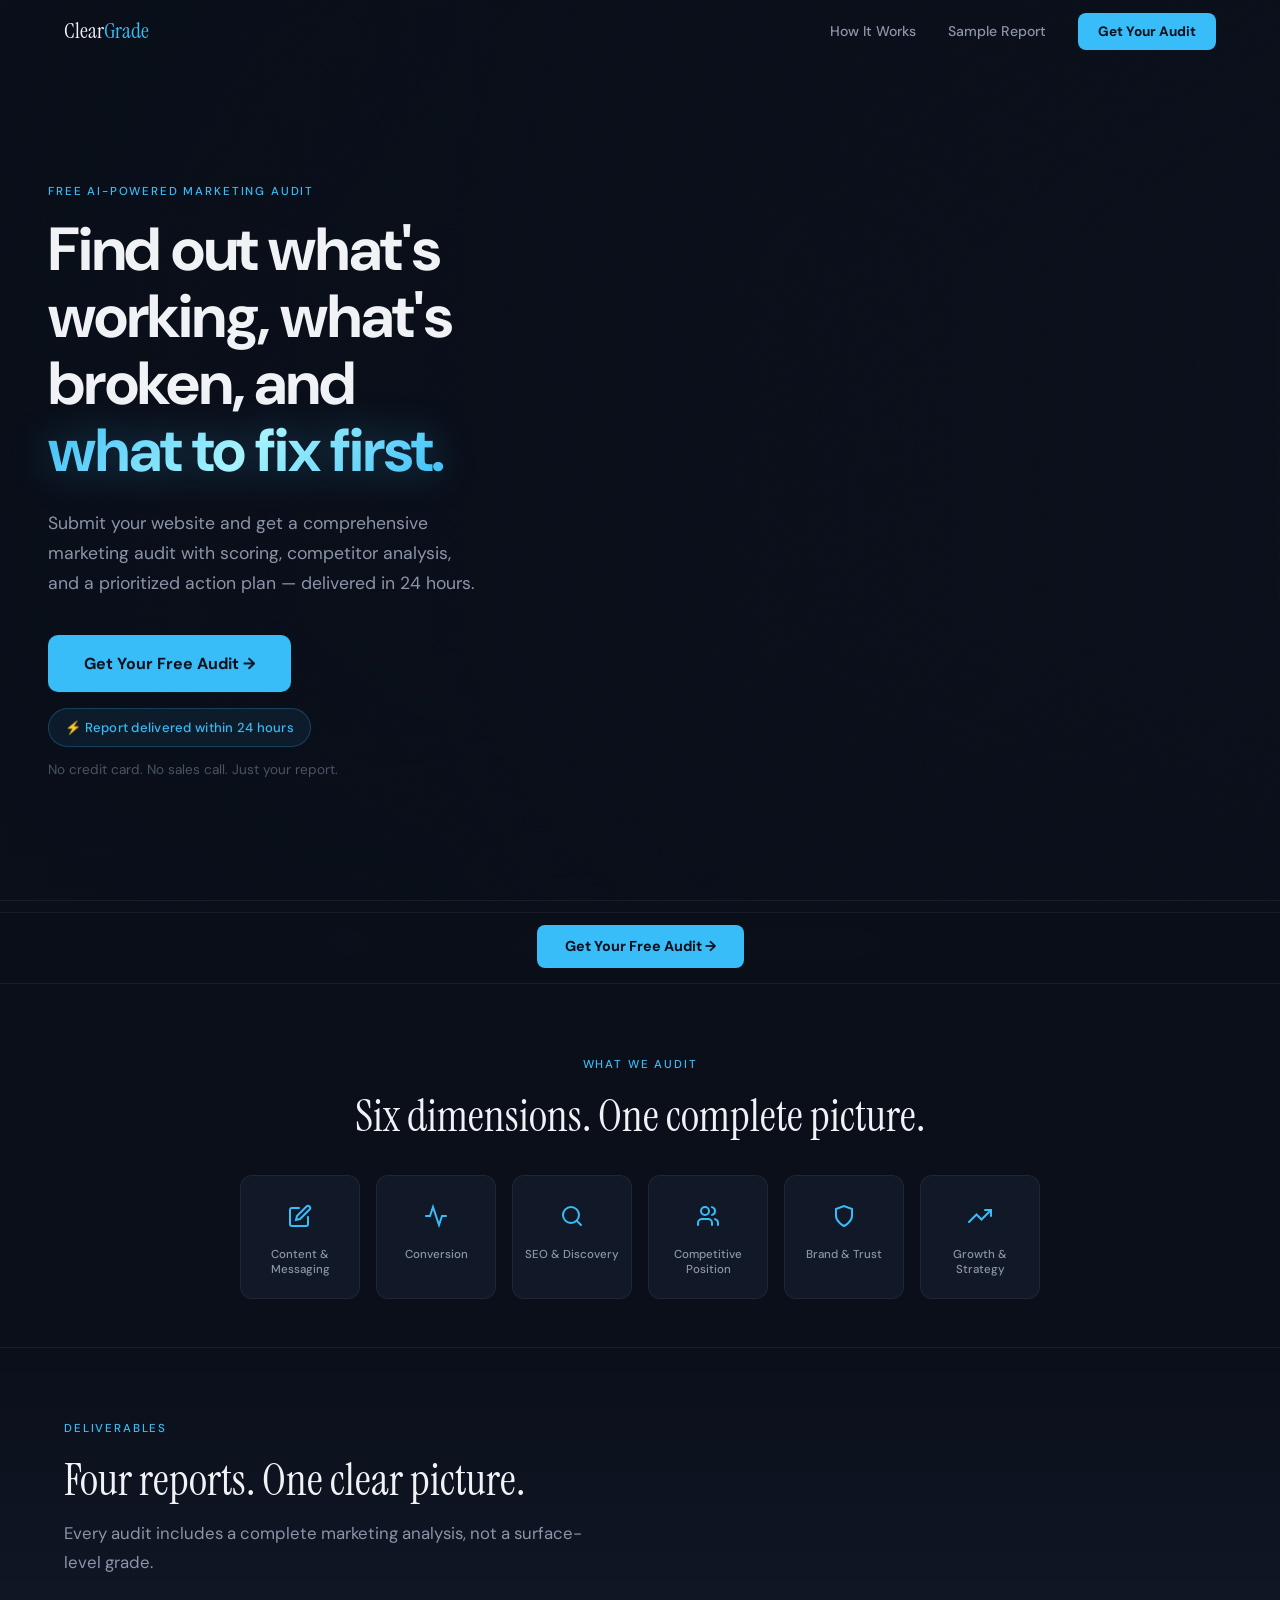
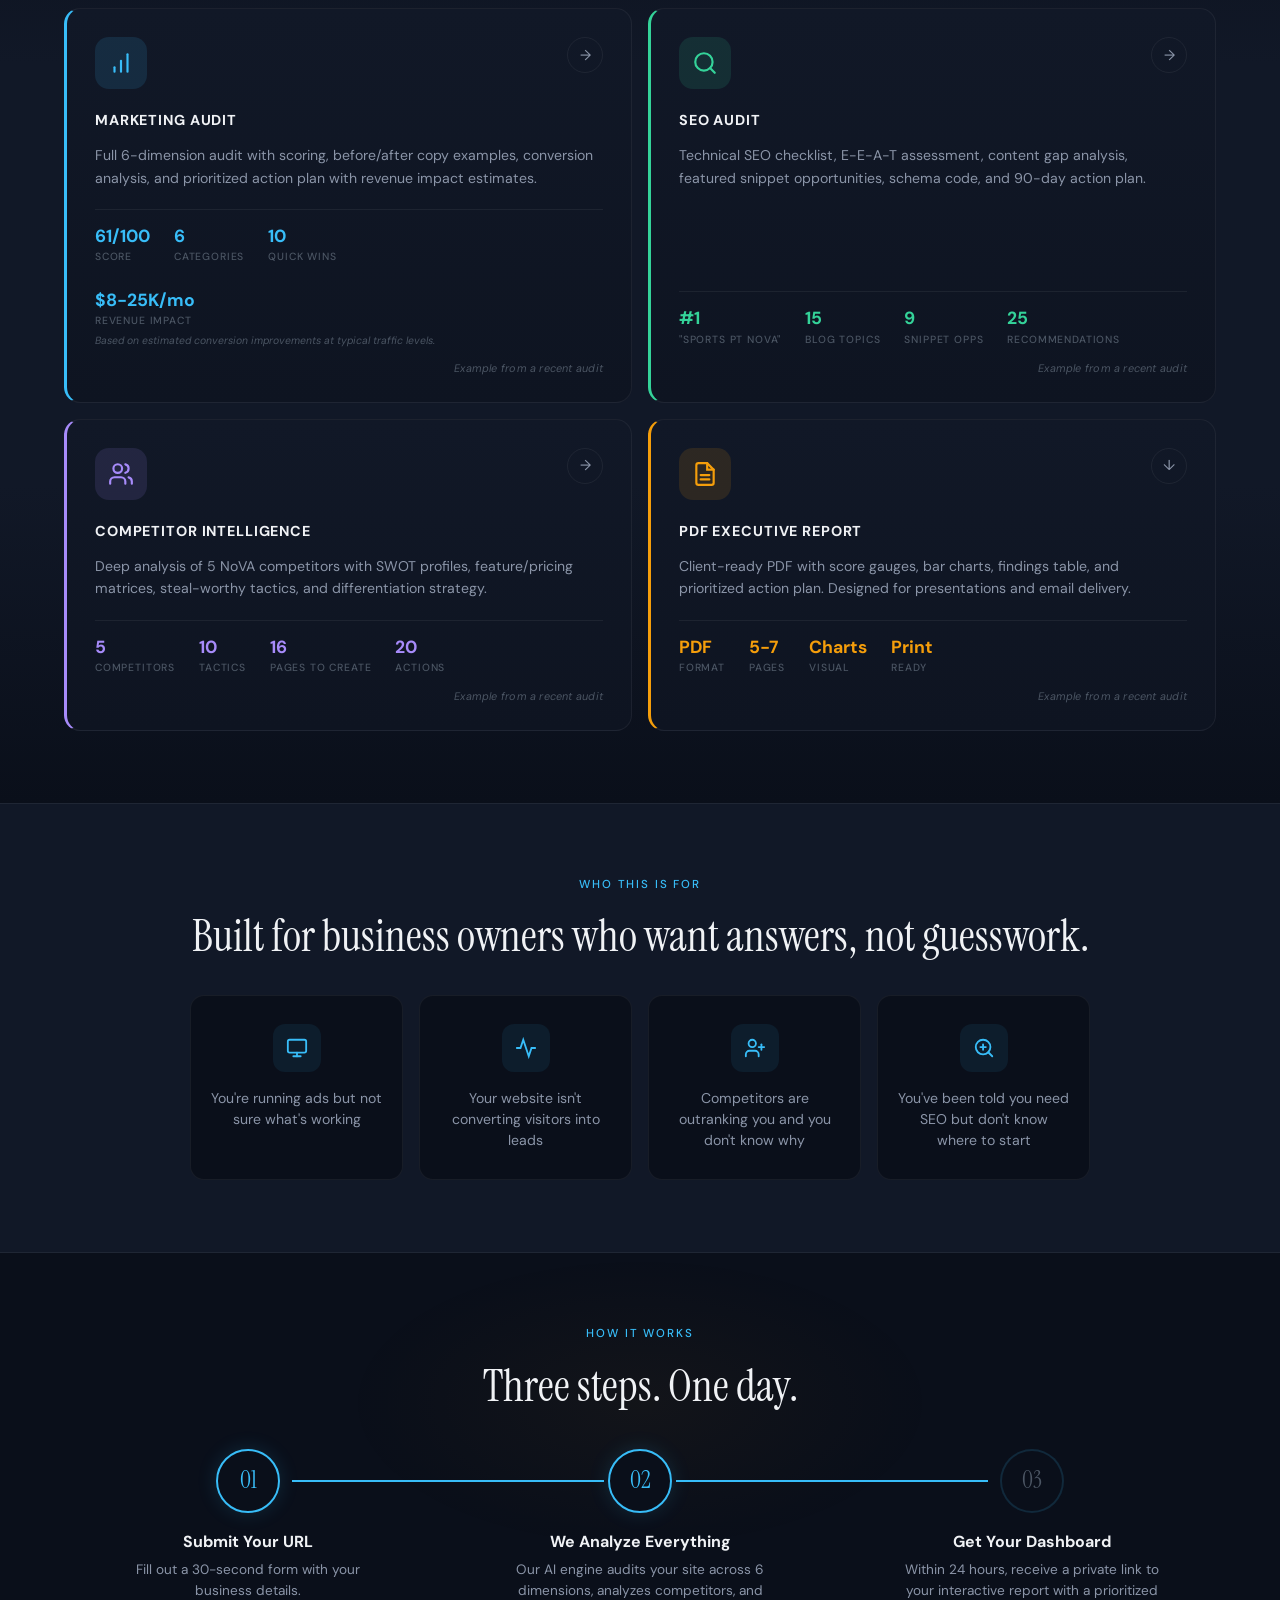
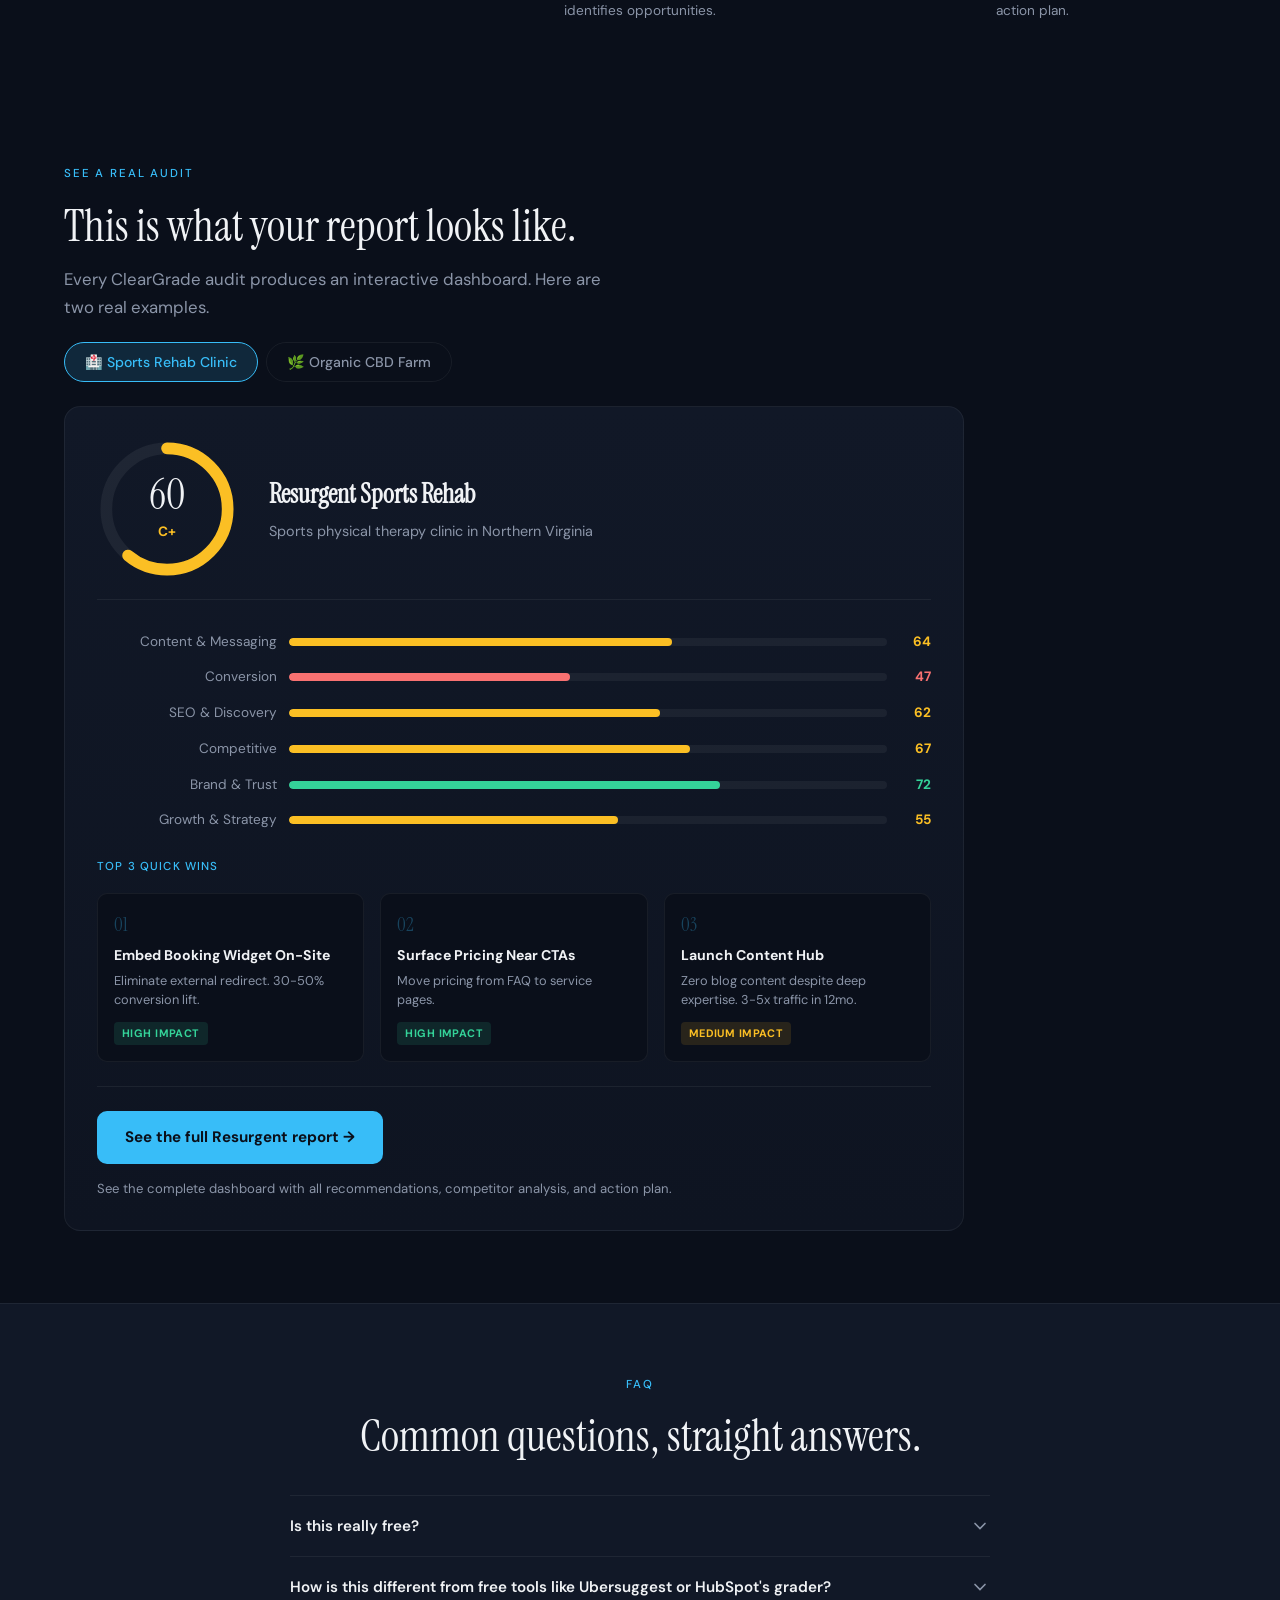
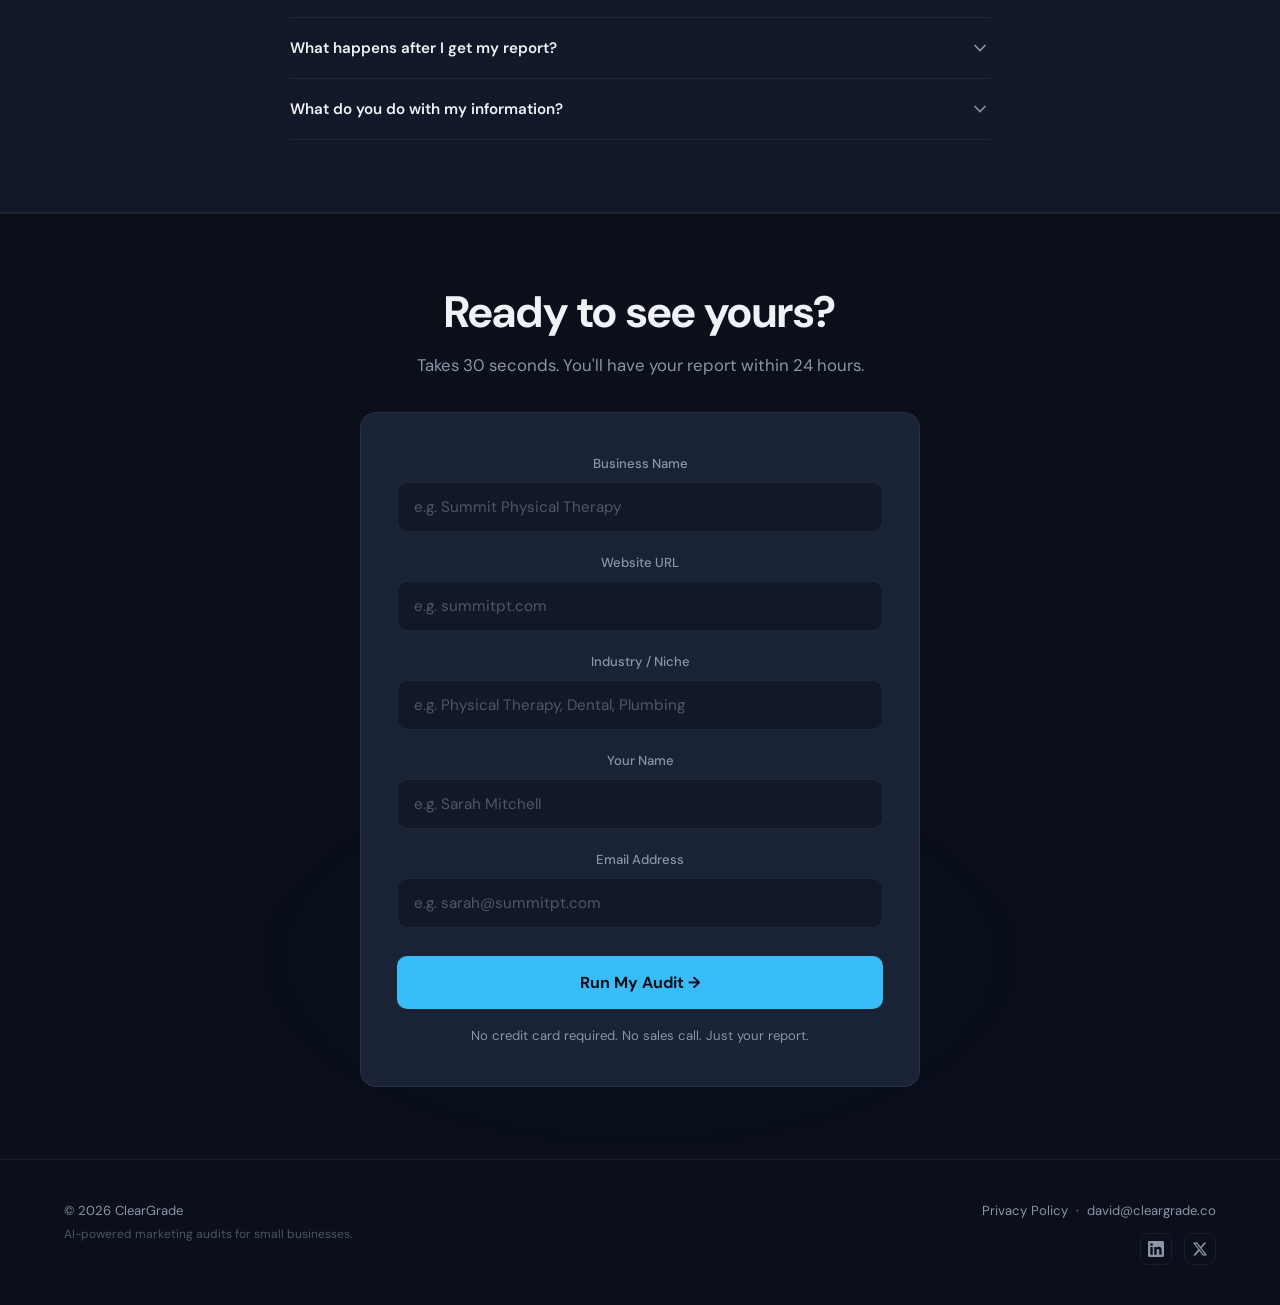
==== commit 74888be0: "fix: steps animation lines no longer intersect step 2 circle Split the single continuous progress li" ====
--- a/public/index.html
+++ b/public/index.html
@@ -240,6 +240,8 @@
       <p class="overline anim">How It Works</p>
       <h2 class="sh anim">Three steps. One day.</h2>
       <div class="steps">
+        <div class="step-line-1"></div>
+        <div class="step-line-2"></div>
         <div class="step anim d1">
           <div class="step-num">01</div>
           <h3>Submit Your URL</h3>
--- a/public/css/styles.css
+++ b/public/css/styles.css
@@ -542,20 +542,36 @@
   display: grid; grid-template-columns: repeat(3,1fr);
   gap: 24px; margin-top: 36px; position: relative;
 }
-/* Animated progress line */
+/* Animated progress line — two segments that gap around each circle */
+.steps::before, .steps::after {
+  content: ''; position: absolute; top: 31px; height: 2px;
+}
+/* Segment 1: step 1 circle edge → step 2 circle edge */
 .steps::before {
-  content: ''; position: absolute; top: 32px;
-  left: calc(16.67% + 16px); right: calc(16.67% + 16px);
-  height: 2px; background: rgba(56,189,248,.1);
-}
+  left: calc(16.67% + 36px); right: calc(50% + 36px);
+  background: rgba(56,189,248,.1);
+}
+/* Segment 2: step 2 circle edge → step 3 circle edge */
 .steps::after {
-  content: ''; position: absolute; top: 32px;
-  left: calc(16.67% + 16px); right: calc(16.67% + 16px);
-  height: 2px; background: linear-gradient(90deg, var(--accent), var(--accent));
+  left: calc(50% + 36px); right: calc(16.67% + 36px);
+  background: rgba(56,189,248,.1);
+}
+/* Animated overlays on each segment */
+.step-line-1, .step-line-2 {
+  position: absolute; top: 31px; height: 2px;
+  background: var(--accent);
   transform: scaleX(0); transform-origin: left;
-  transition: transform 1.5s cubic-bezier(.4,0,.2,1);
-}
-.steps.line-animate::after { transform: scaleX(1); }
+  transition: transform 1s cubic-bezier(.4,0,.2,1);
+}
+.step-line-1 {
+  left: calc(16.67% + 36px); right: calc(50% + 36px);
+}
+.step-line-2 {
+  left: calc(50% + 36px); right: calc(16.67% + 36px);
+  transition-delay: .6s;
+}
+.steps.line-animate .step-line-1,
+.steps.line-animate .step-line-2 { transform: scaleX(1); }
 
 .step { text-align: center; position: relative; }
 .step-num {
@@ -869,7 +885,7 @@
   .del-grid { grid-template-columns: 1fr; }
   .who-grid { grid-template-columns: repeat(2, 1fr); }
   .steps { grid-template-columns: 1fr; gap: 32px; }
-  .steps::before, .steps::after, .steps.line-animate::after { display: none; }
+  .steps::before, .steps::after, .step-line-1, .step-line-2 { display: none; }
   .qw-grid { grid-template-columns: 1fr; }
   .gauge-row { flex-direction: column; text-align: center; }
   .dim-label { width: 120px; font-size: .78rem; }
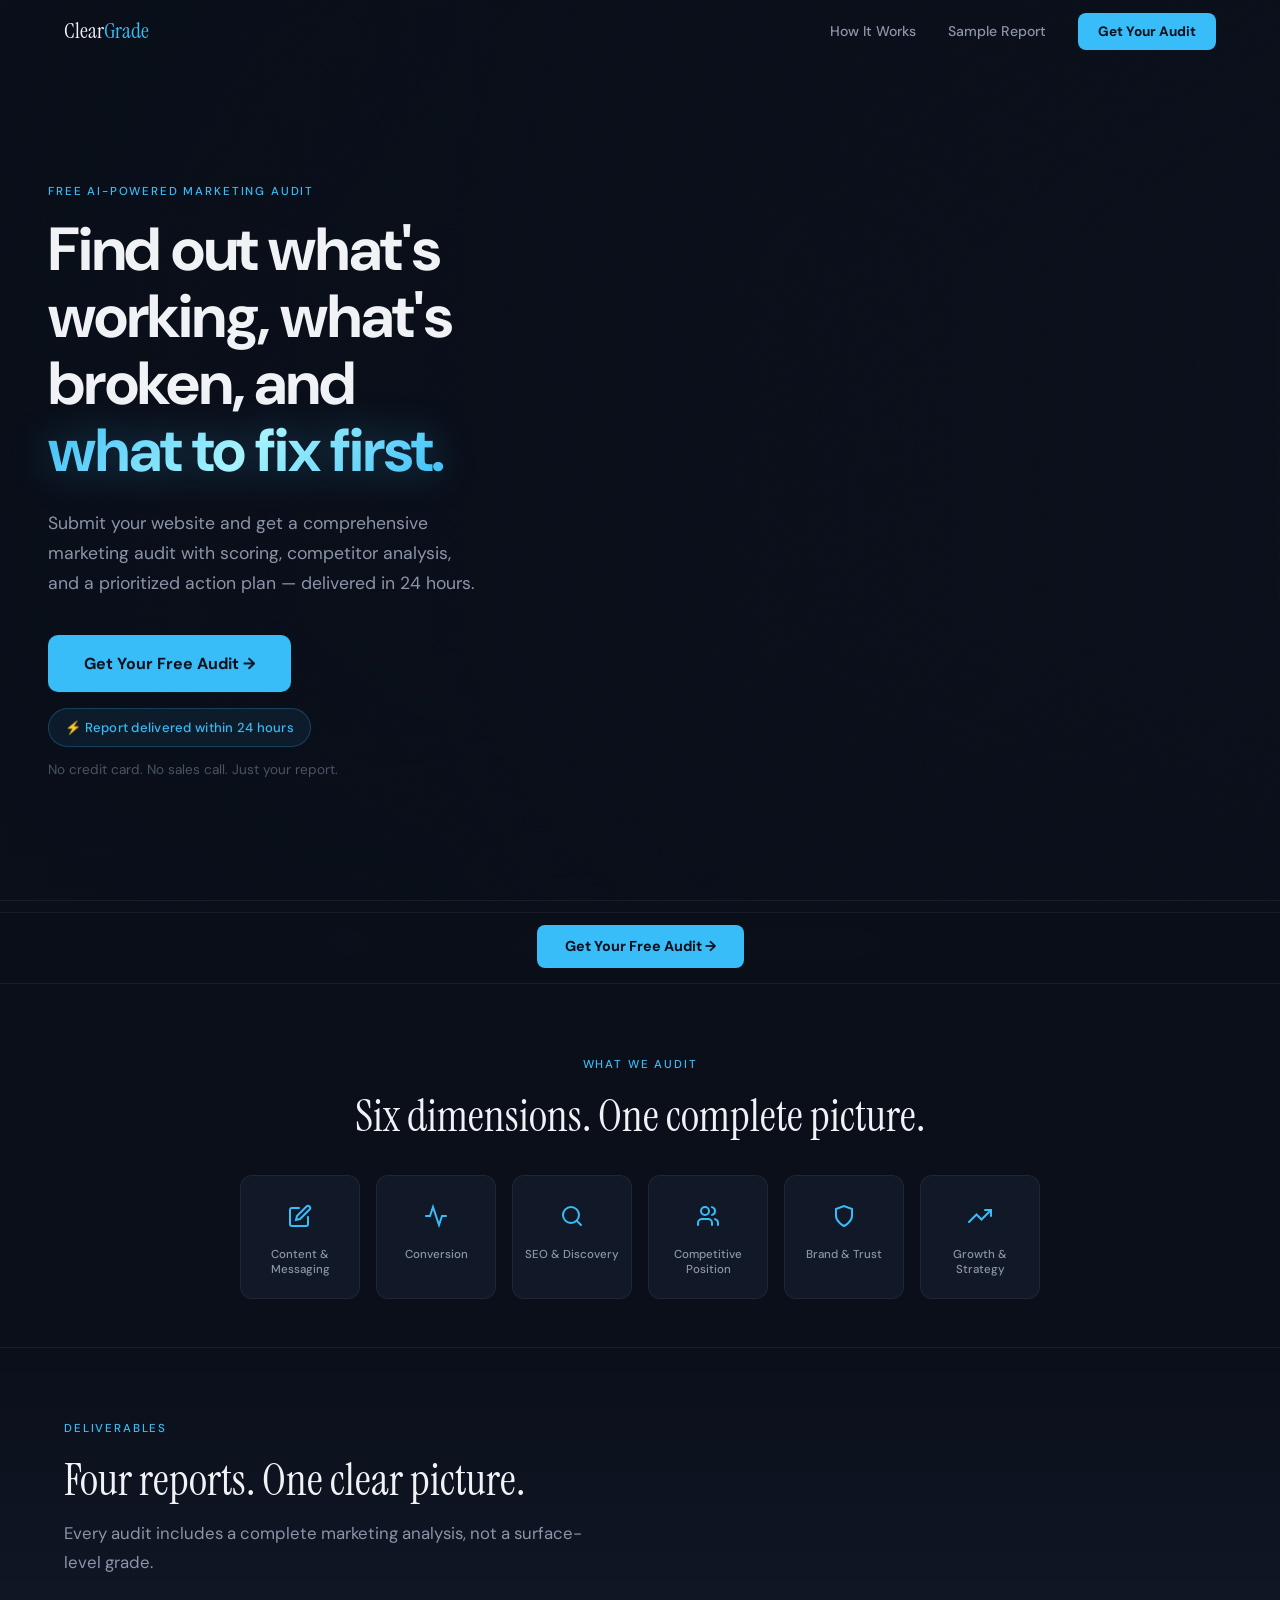
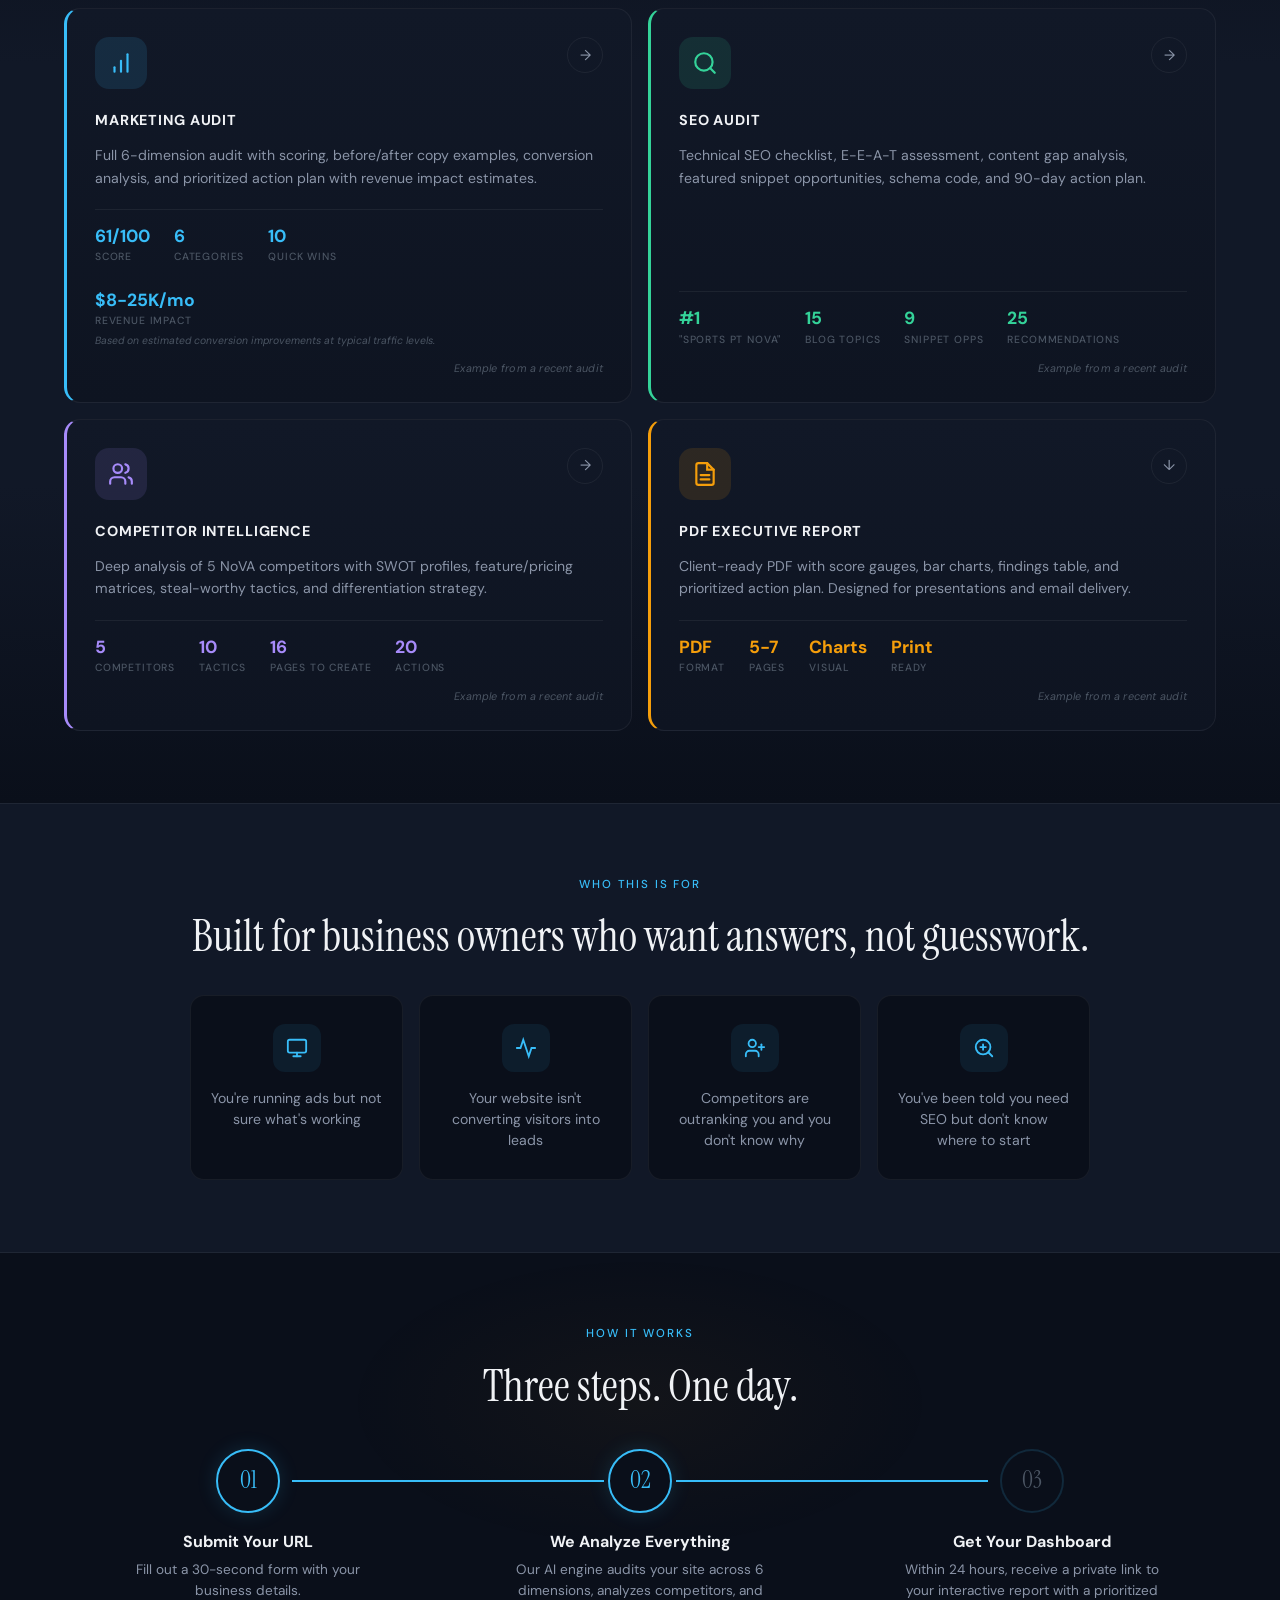
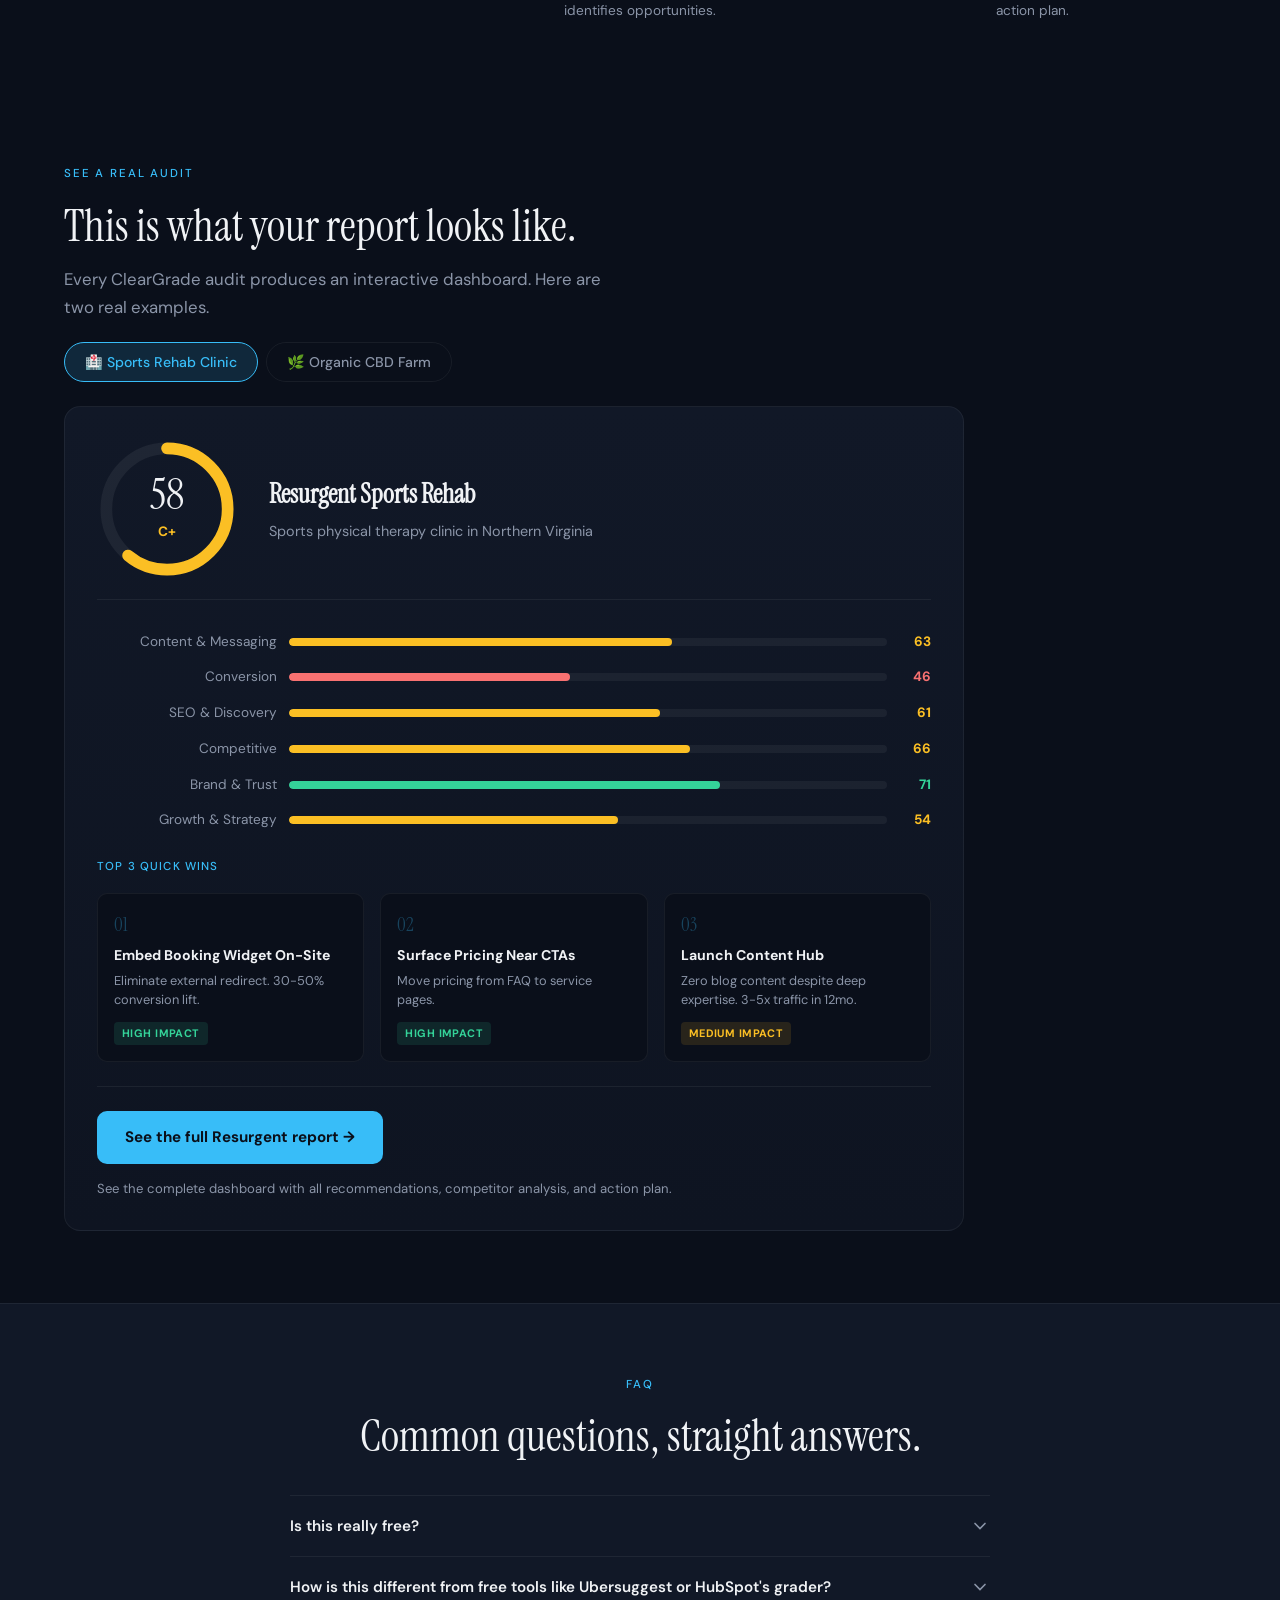
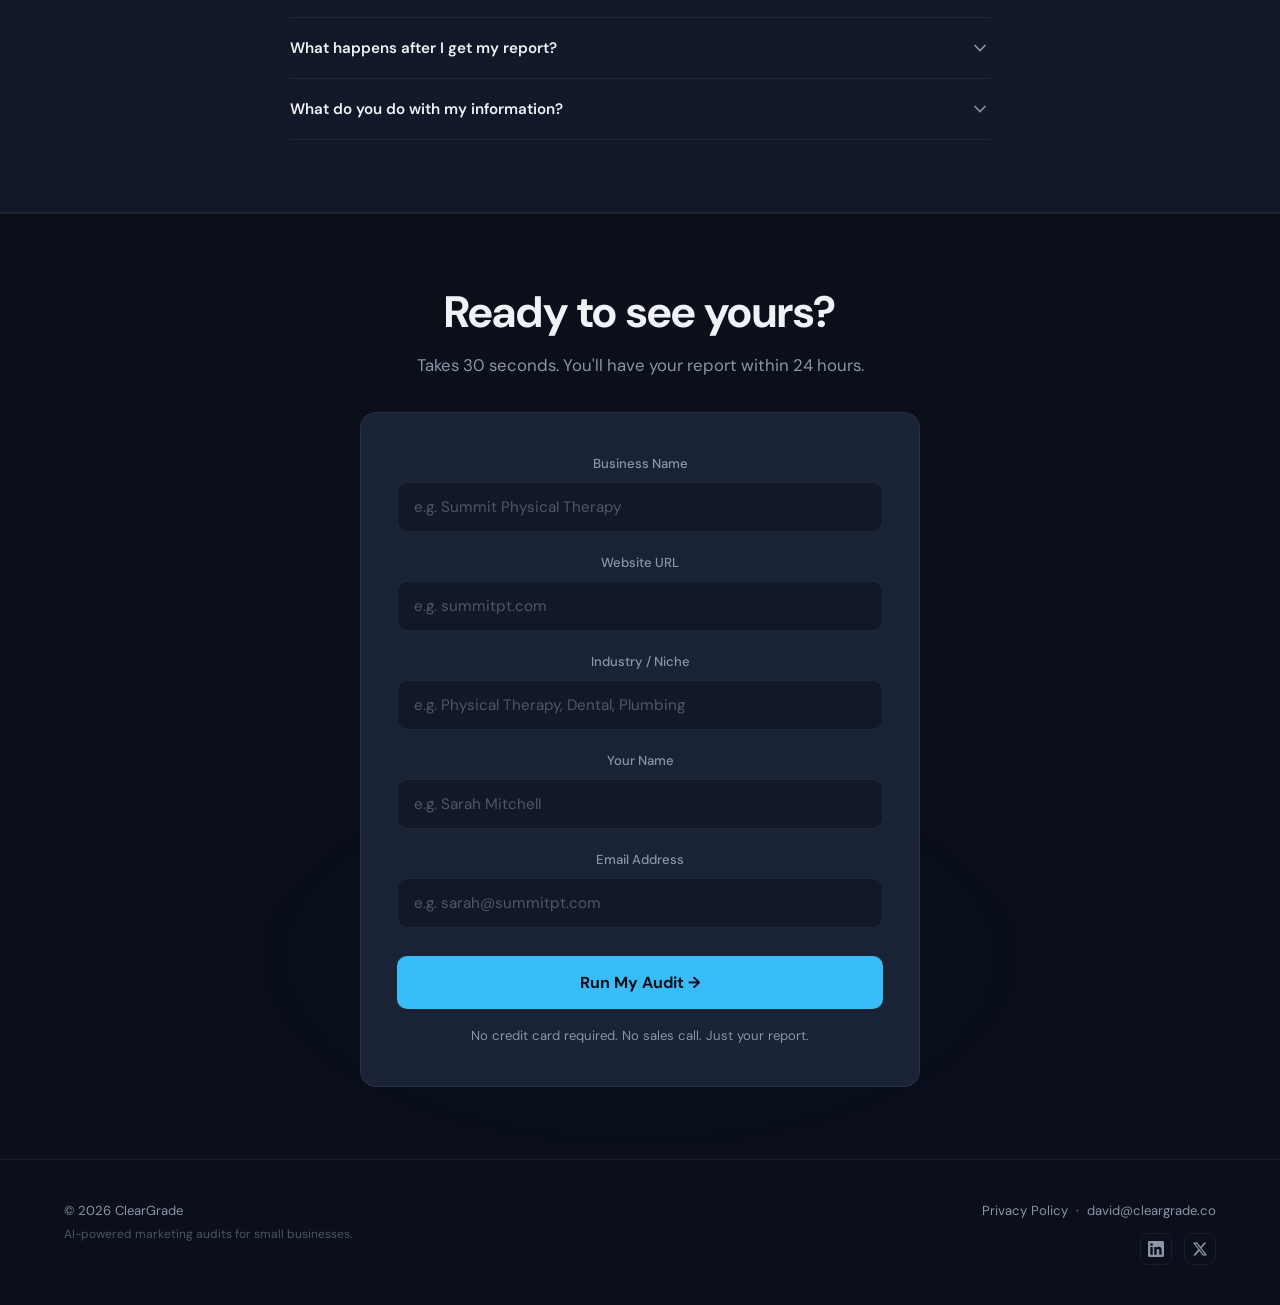
==== commit a5de0d86: "feat: add Cloudflare Pages deployment via wrangler.toml Configure static asset serving from public/ " ====
--- a/public/index.html
+++ b/public/index.html
@@ -10,8 +10,8 @@
   <meta property="og:title" content="ClearGrade — Free AI-Powered Marketing Audit">
   <meta property="og:description" content="Find out what's working, what's broken, and what to fix first. Get a comprehensive marketing audit with scoring, competitor analysis, and a prioritized action plan — delivered in 24 hours.">
   <meta property="og:type" content="website">
-  <meta property="og:url" content="https://cleargrade.co"> <!-- TODO: Update when domain is live -->
-  <meta property="og:image" content="https://cleargrade.co/img/og-preview.png"> <!-- TODO: Create this OG image (1200x630px recommended) -->
+  <meta property="og:url" content="https://cleargradeai.com">
+  <meta property="og:image" content="https://cleargradeai.com/assets/og-preview.png"> <!-- TODO: Create this OG image (1200x630px recommended) -->
 
   <!-- Twitter Card -->
   <meta name="twitter:card" content="summary_large_image">
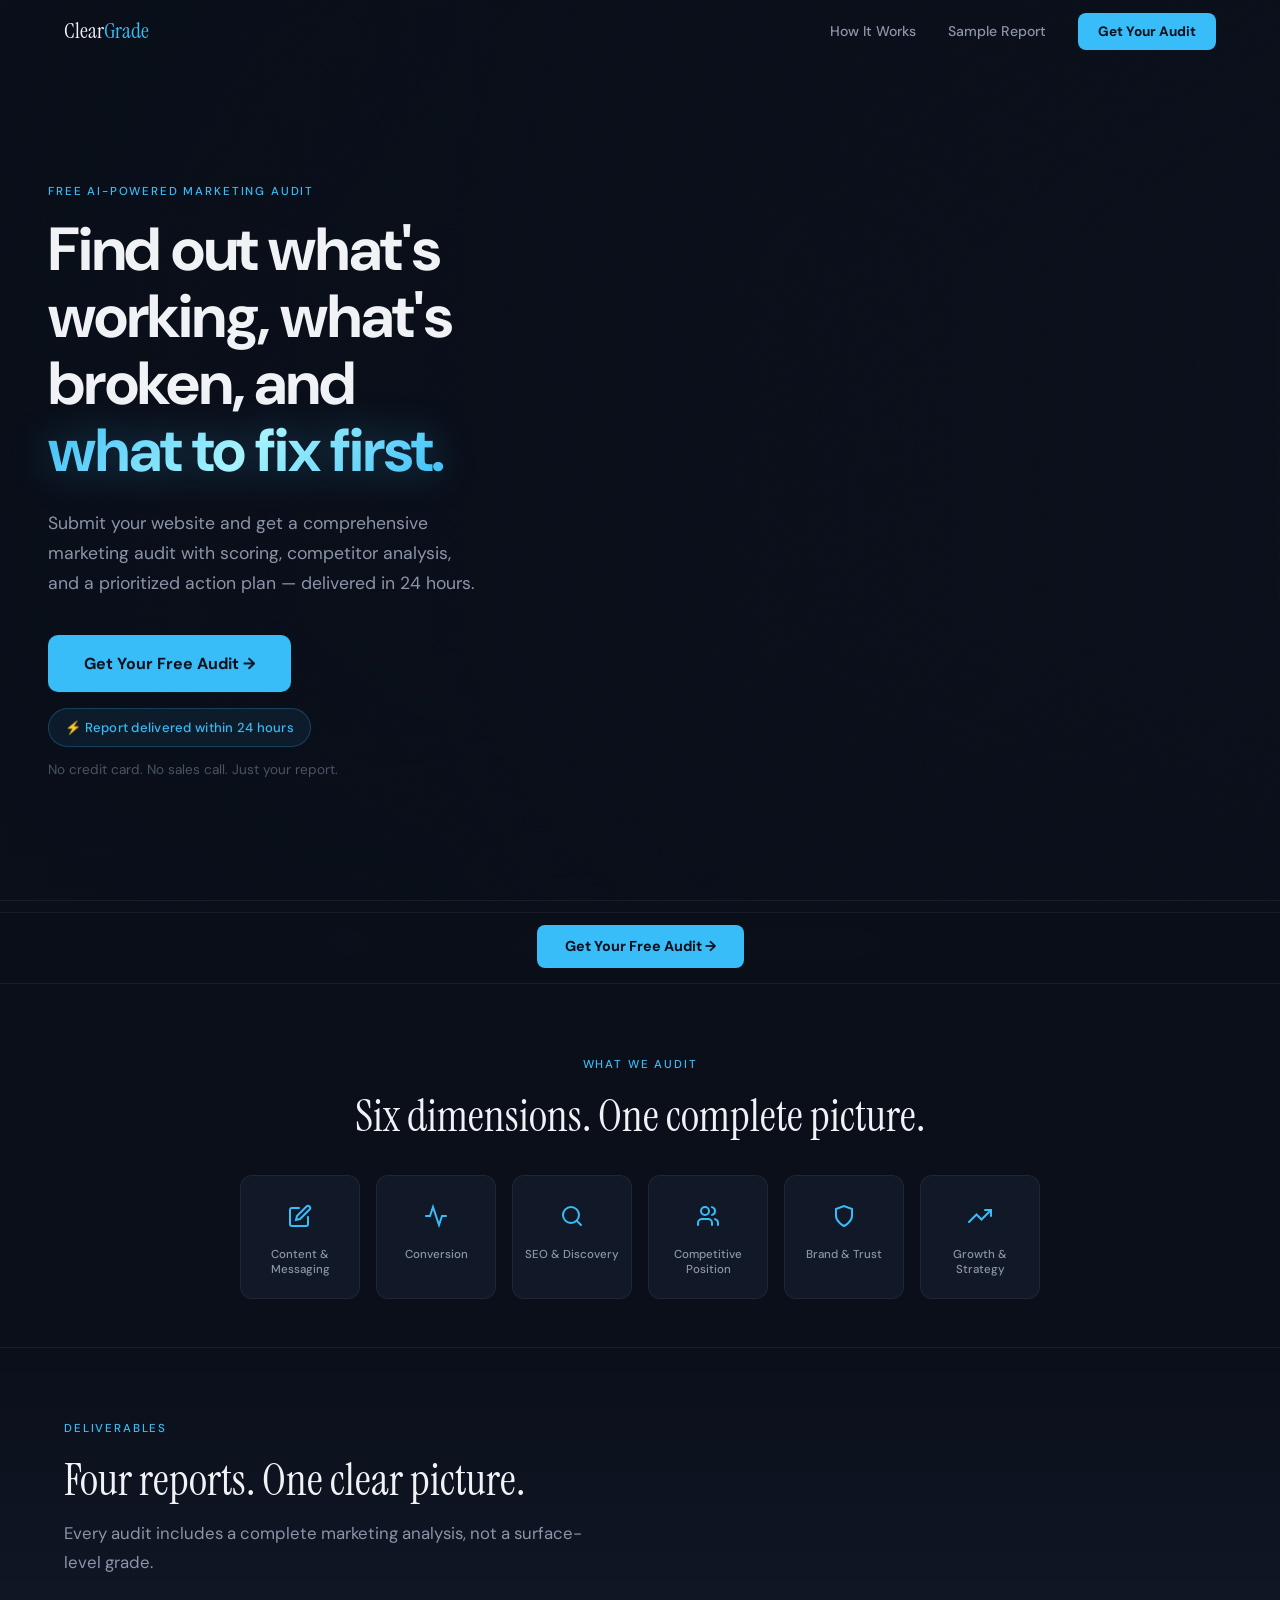
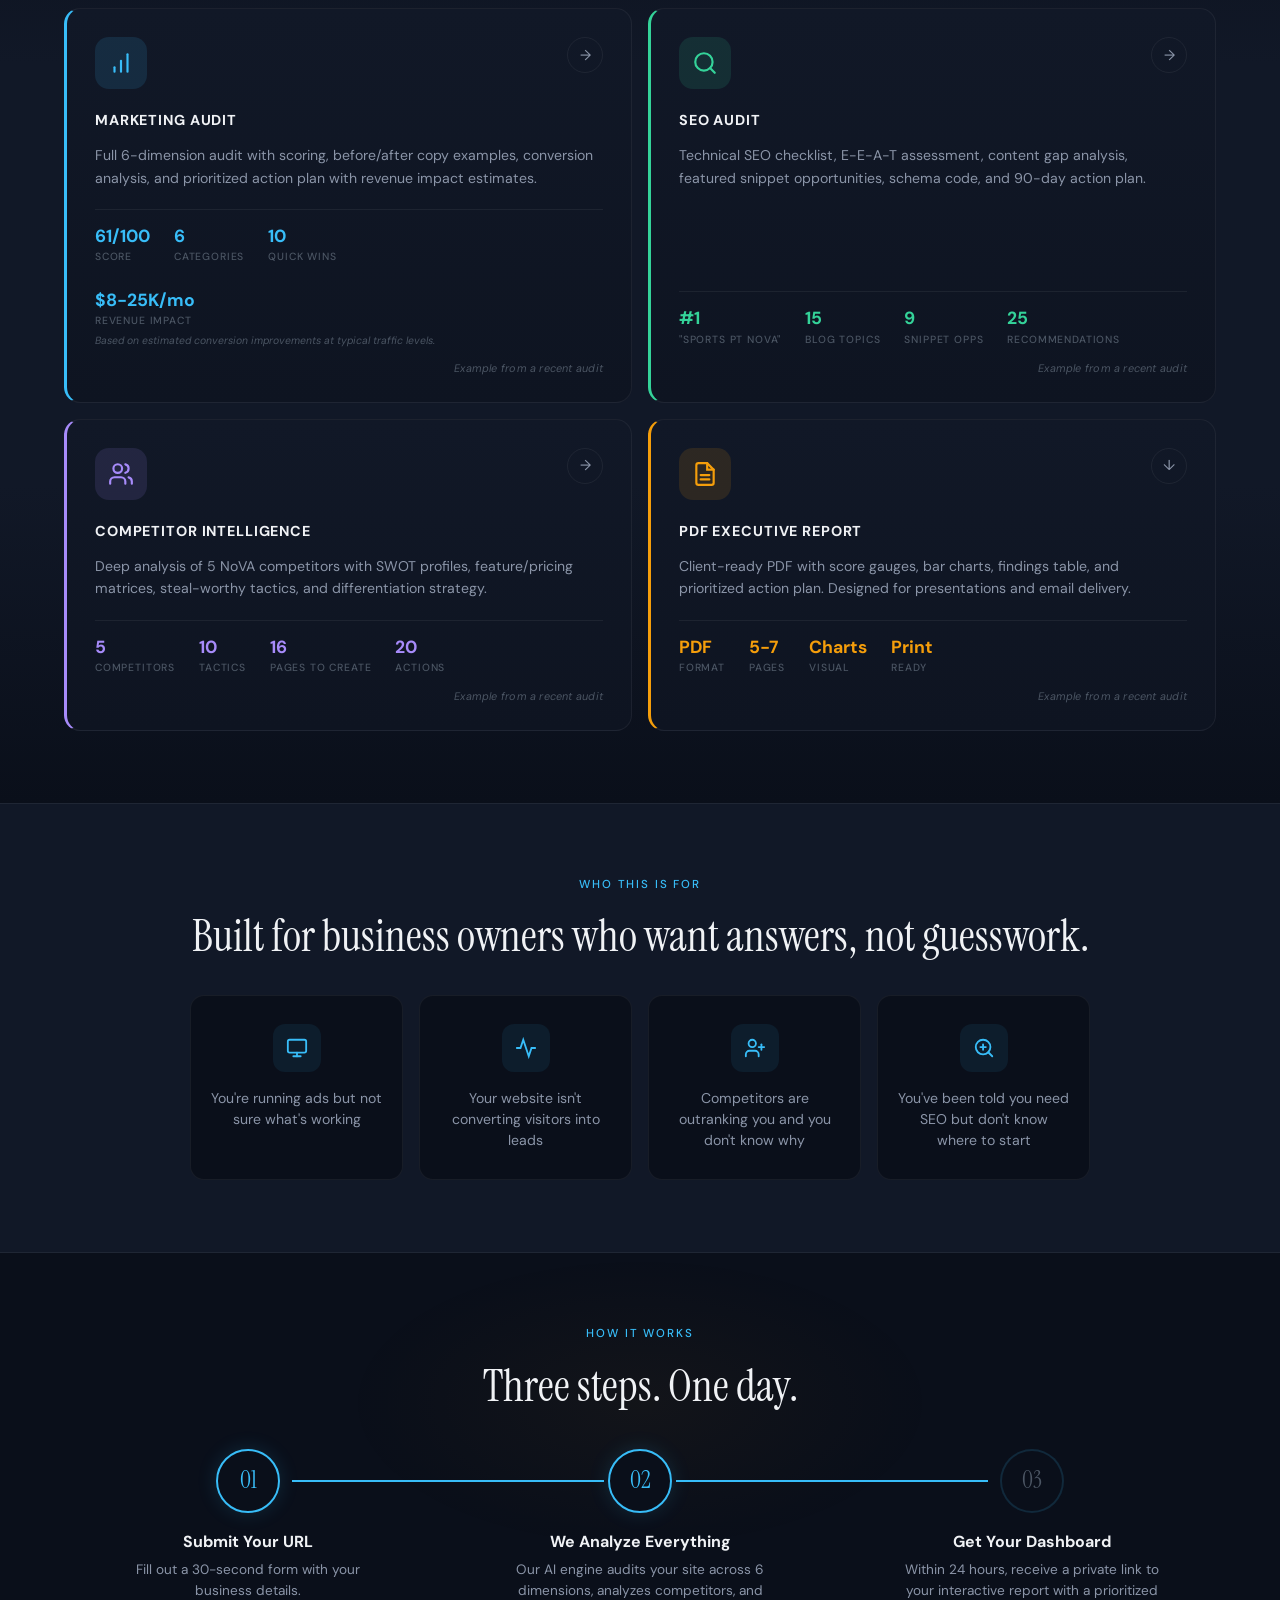
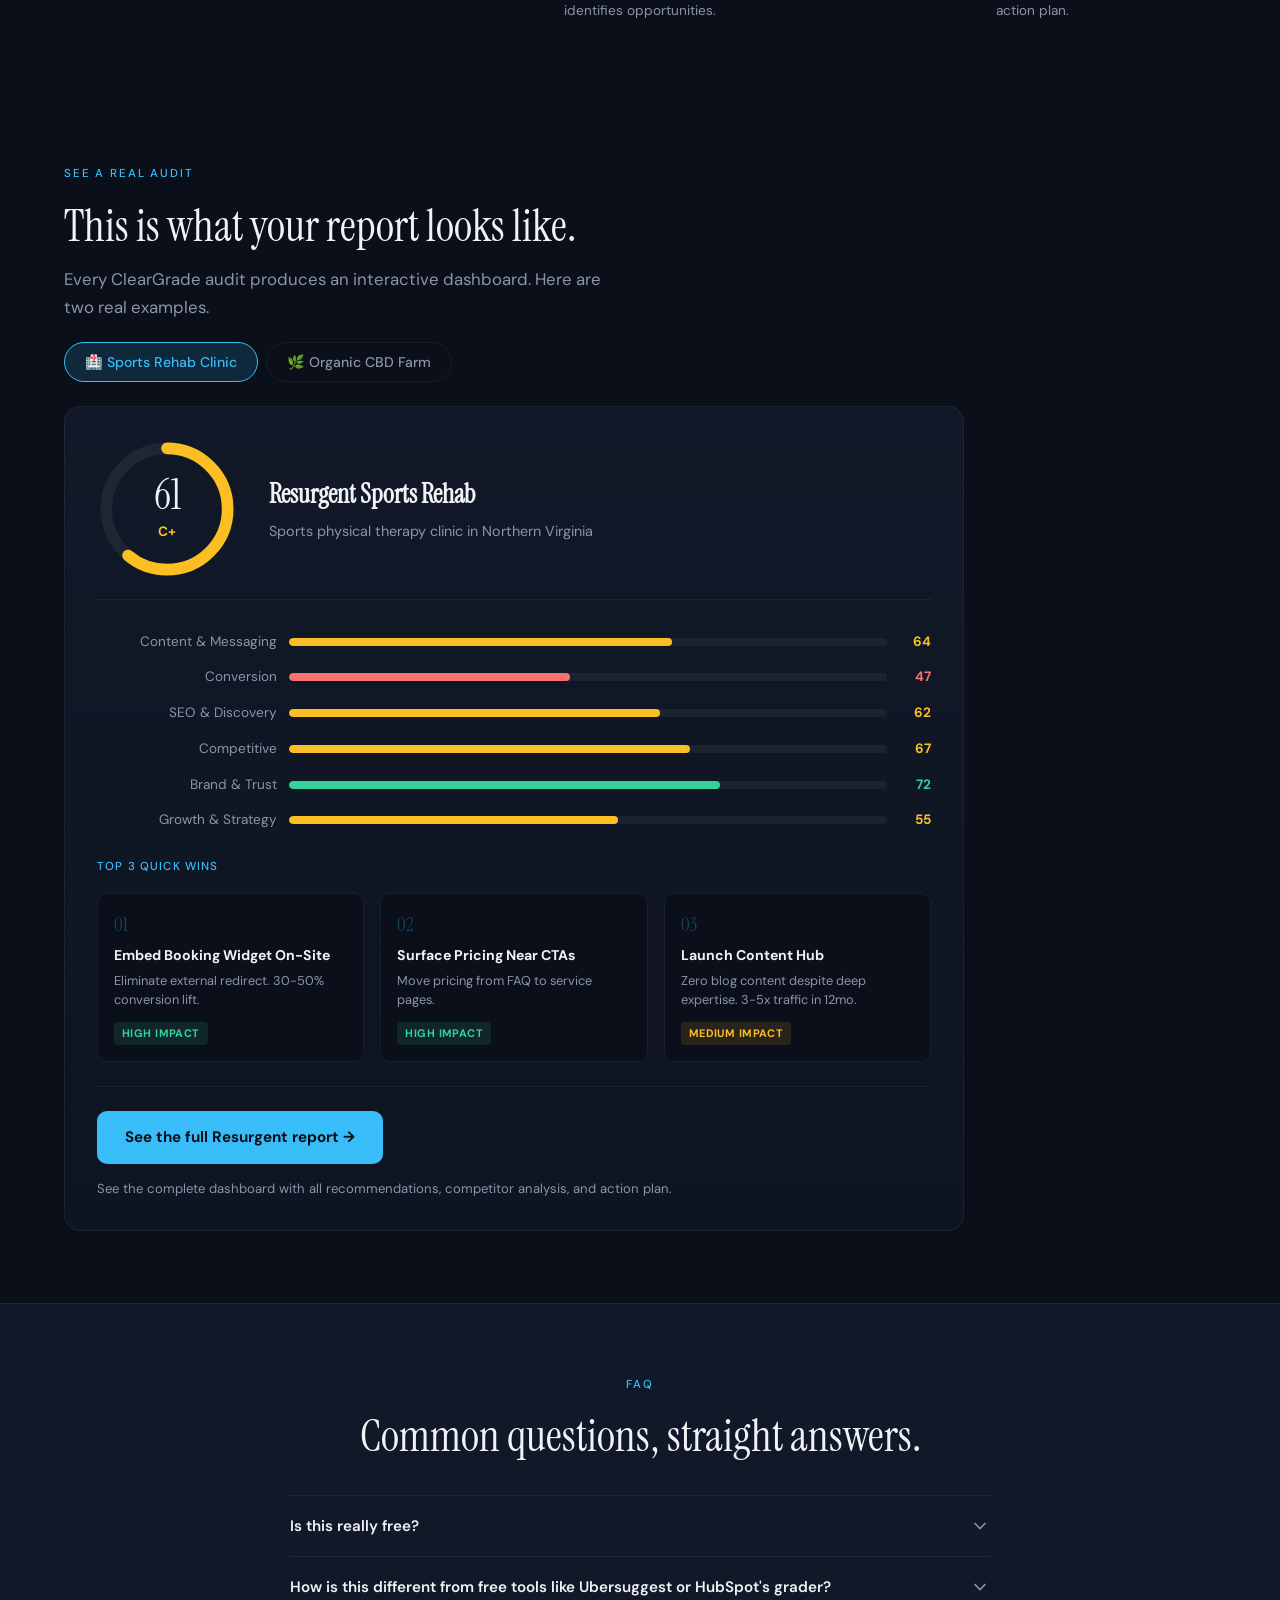
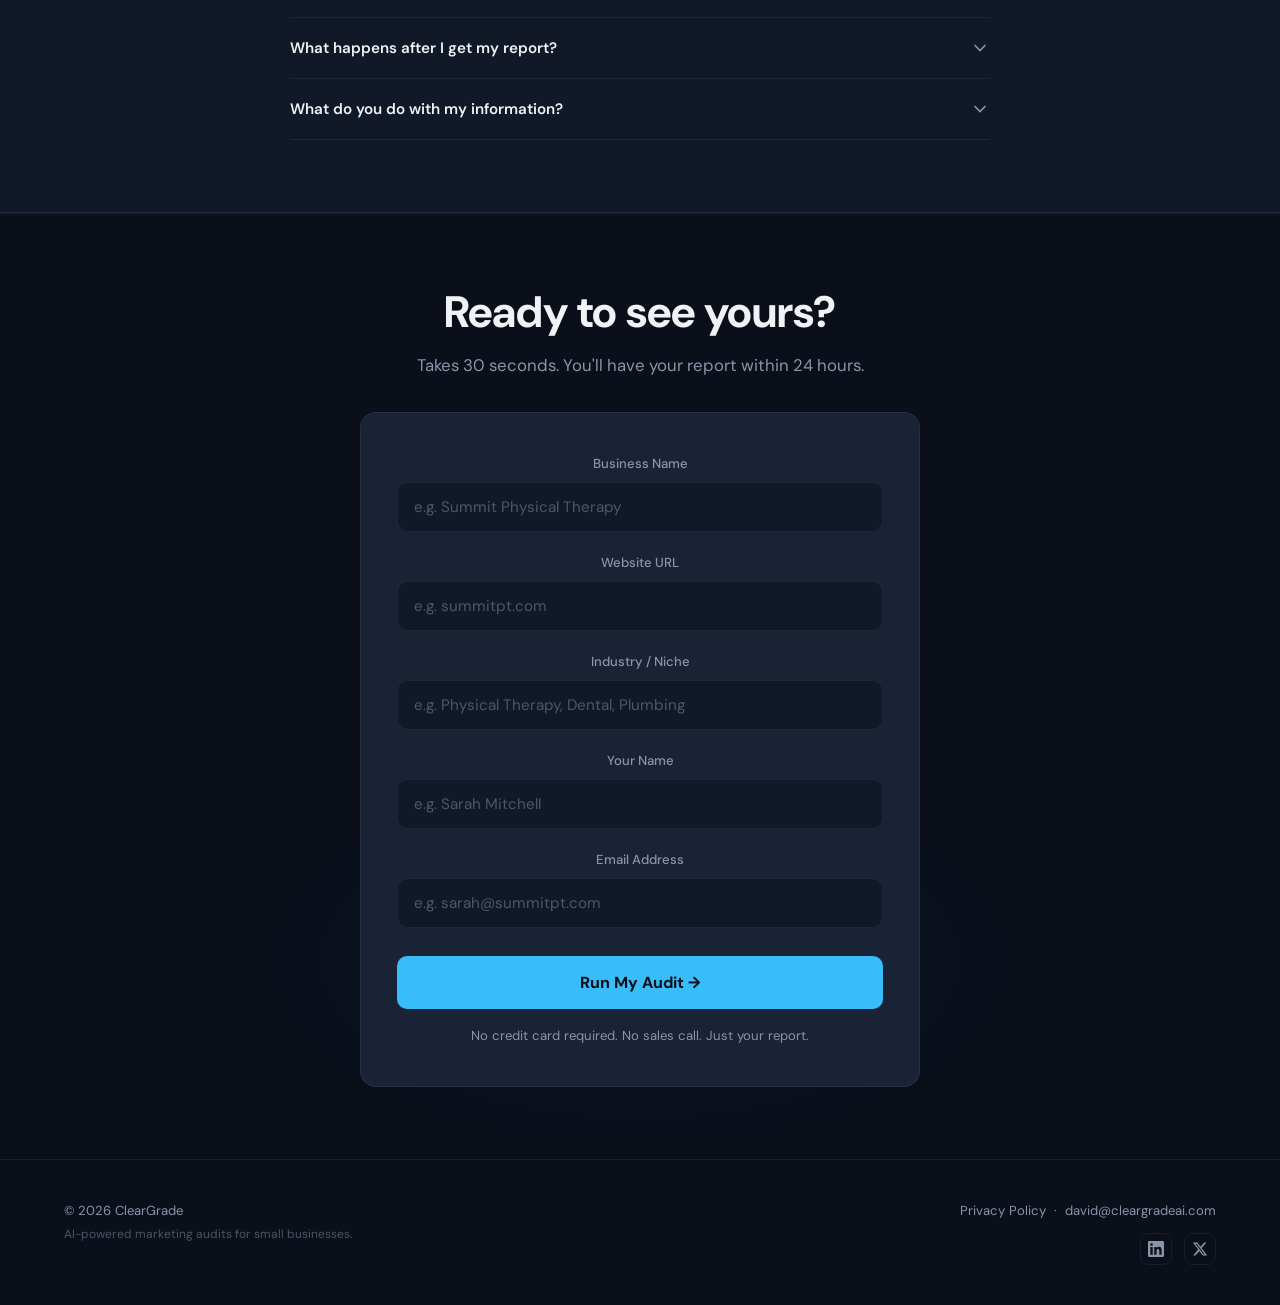
==== commit 936b7d87: "chore: update email references to david@cleargradeai.com" ====
--- a/public/index.html
+++ b/public/index.html
@@ -385,7 +385,7 @@
           <div class="footer-links">
             <a href="privacy.html">Privacy Policy</a>
             <span>&middot;</span>
-            <a href="mailto:david@cleargrade.co">david@cleargrade.co</a>
+            <a href="mailto:david@cleargradeai.com">david@cleargradeai.com</a>
           </div>
           <div class="footer-social">
             <!-- TODO: Replace # with actual social profile URLs -->
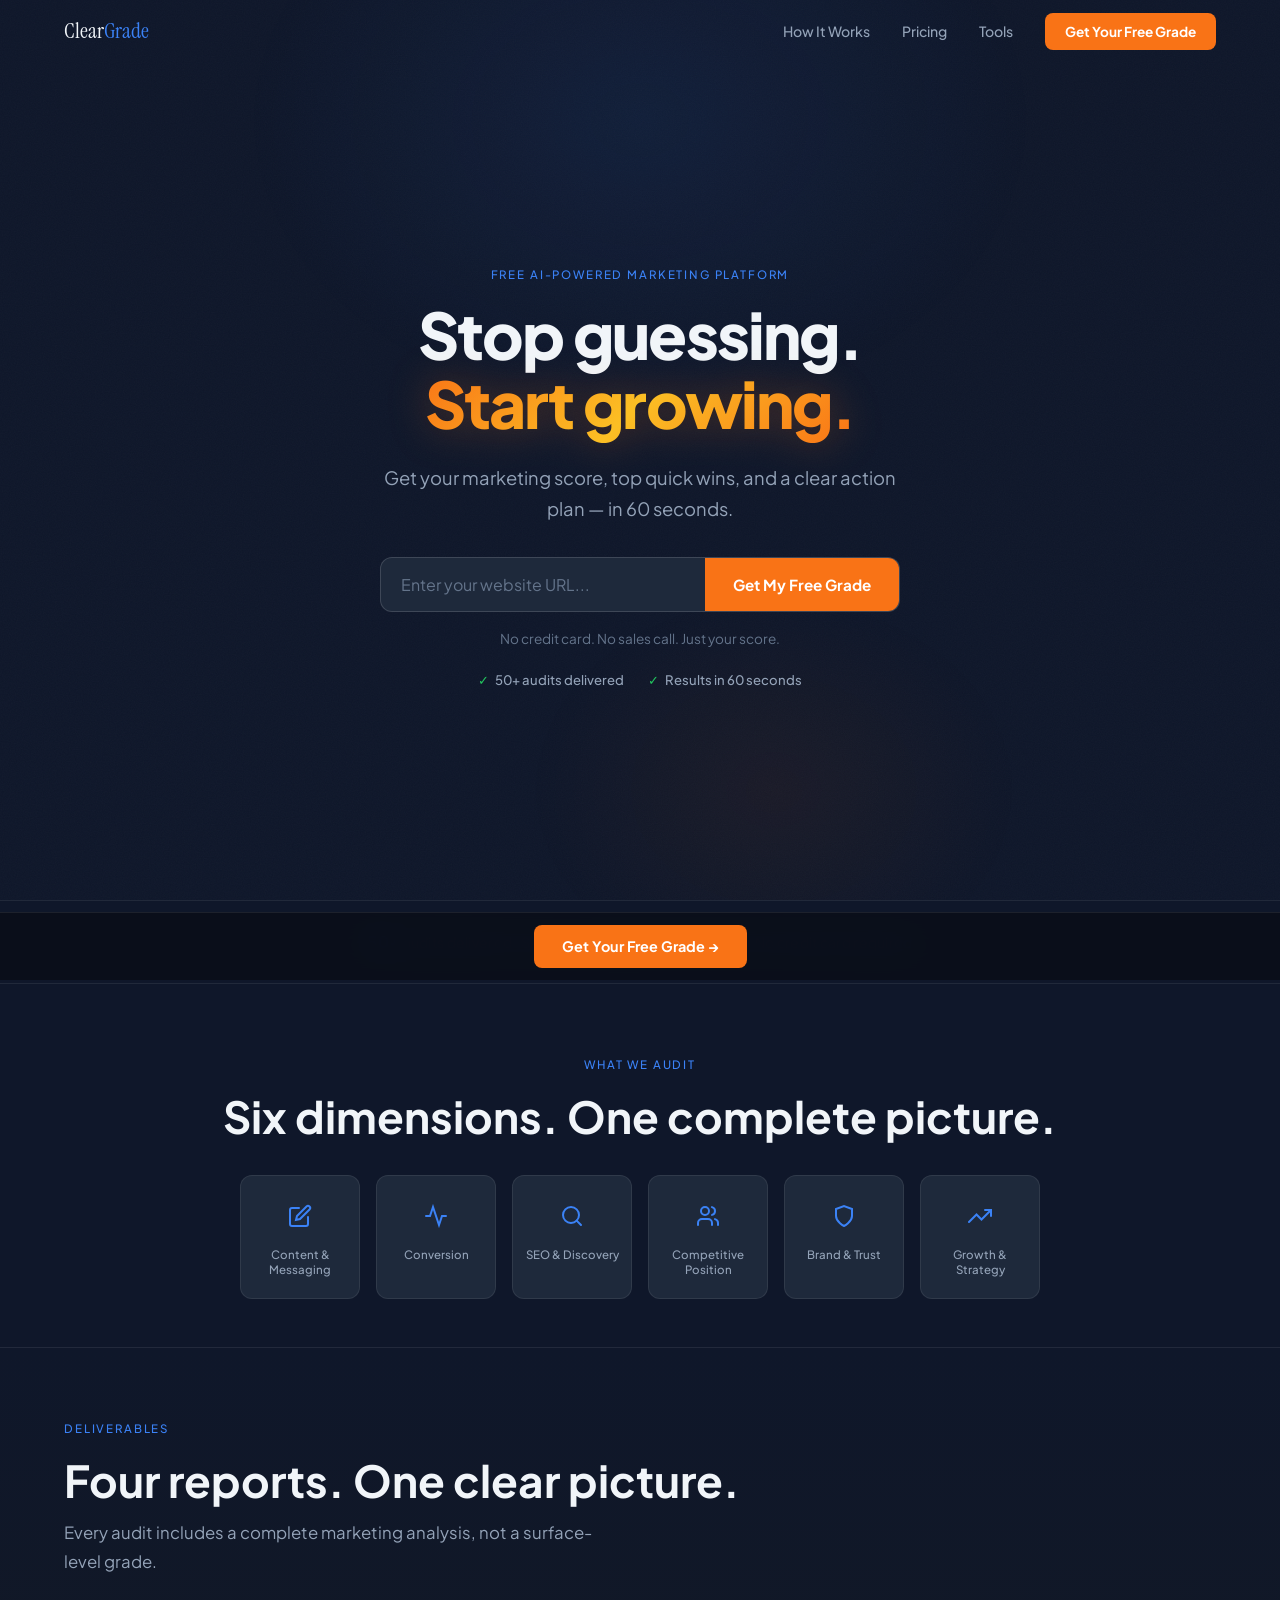
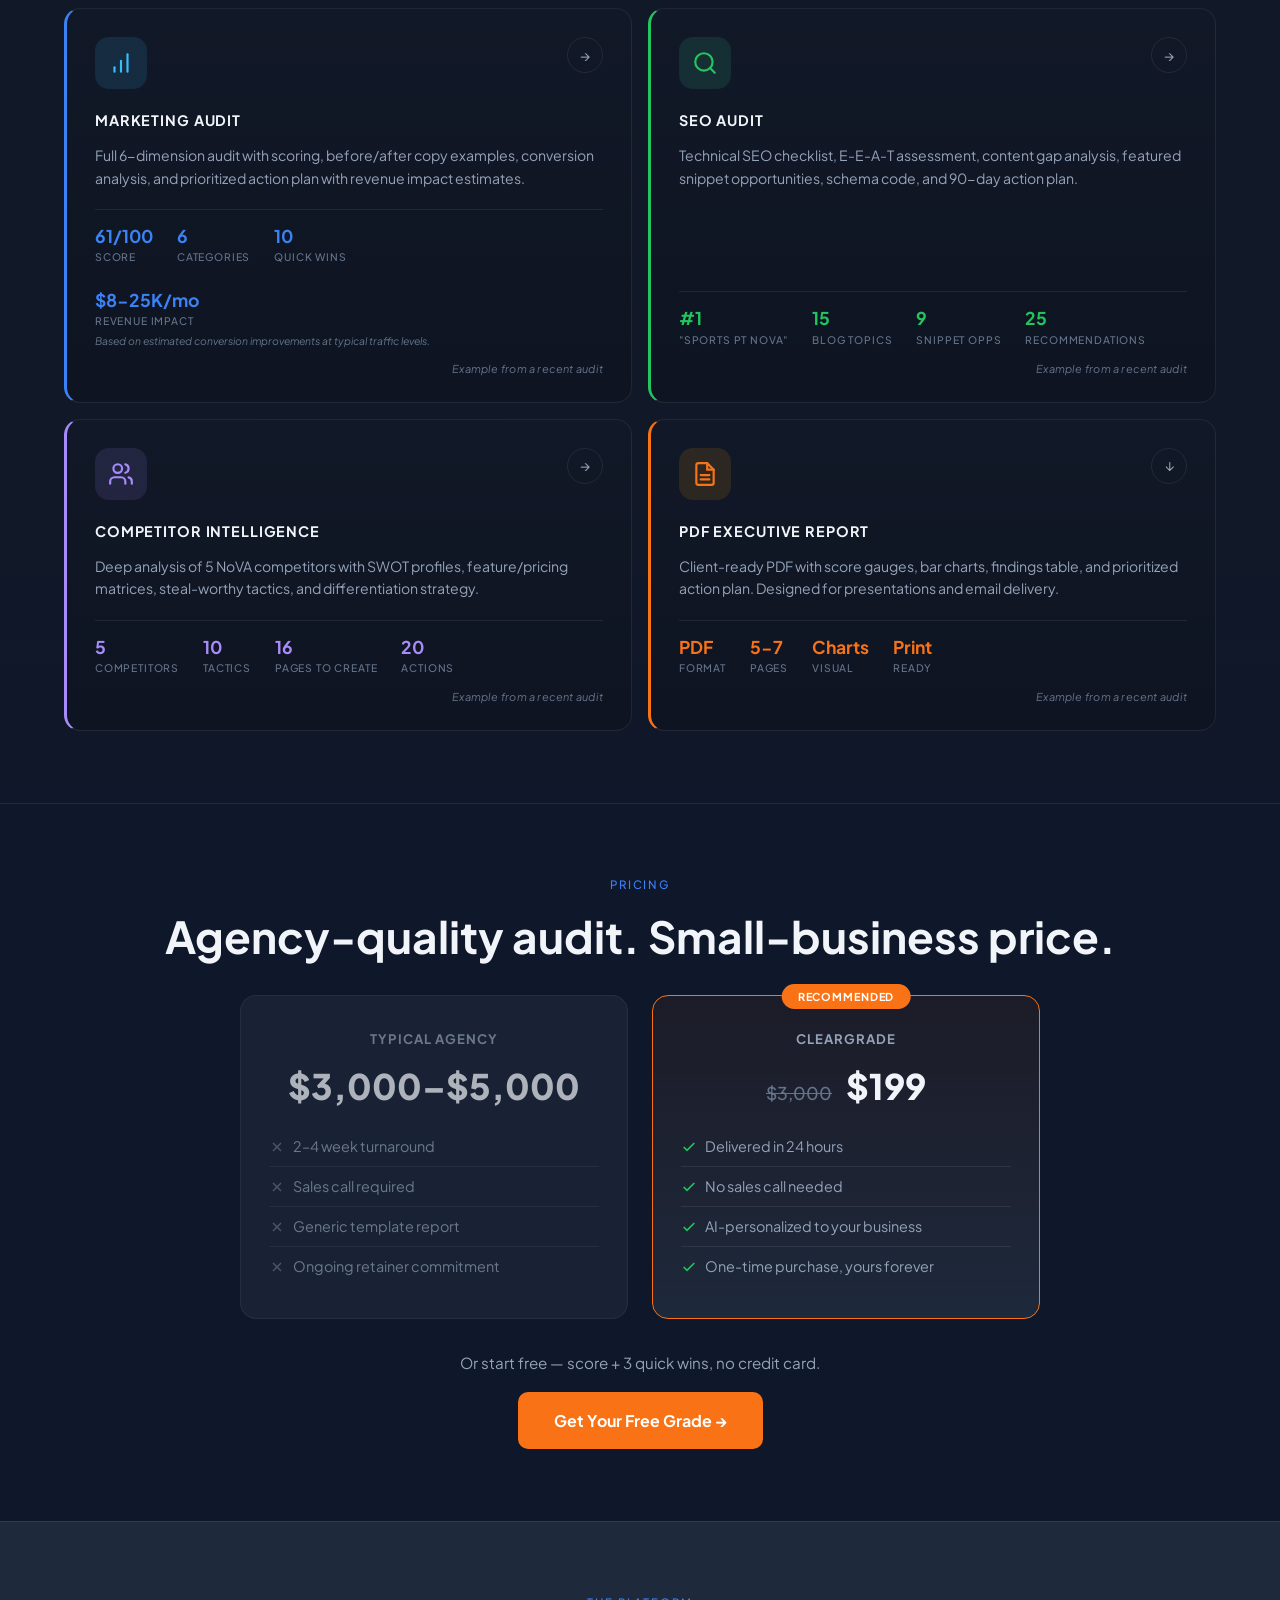
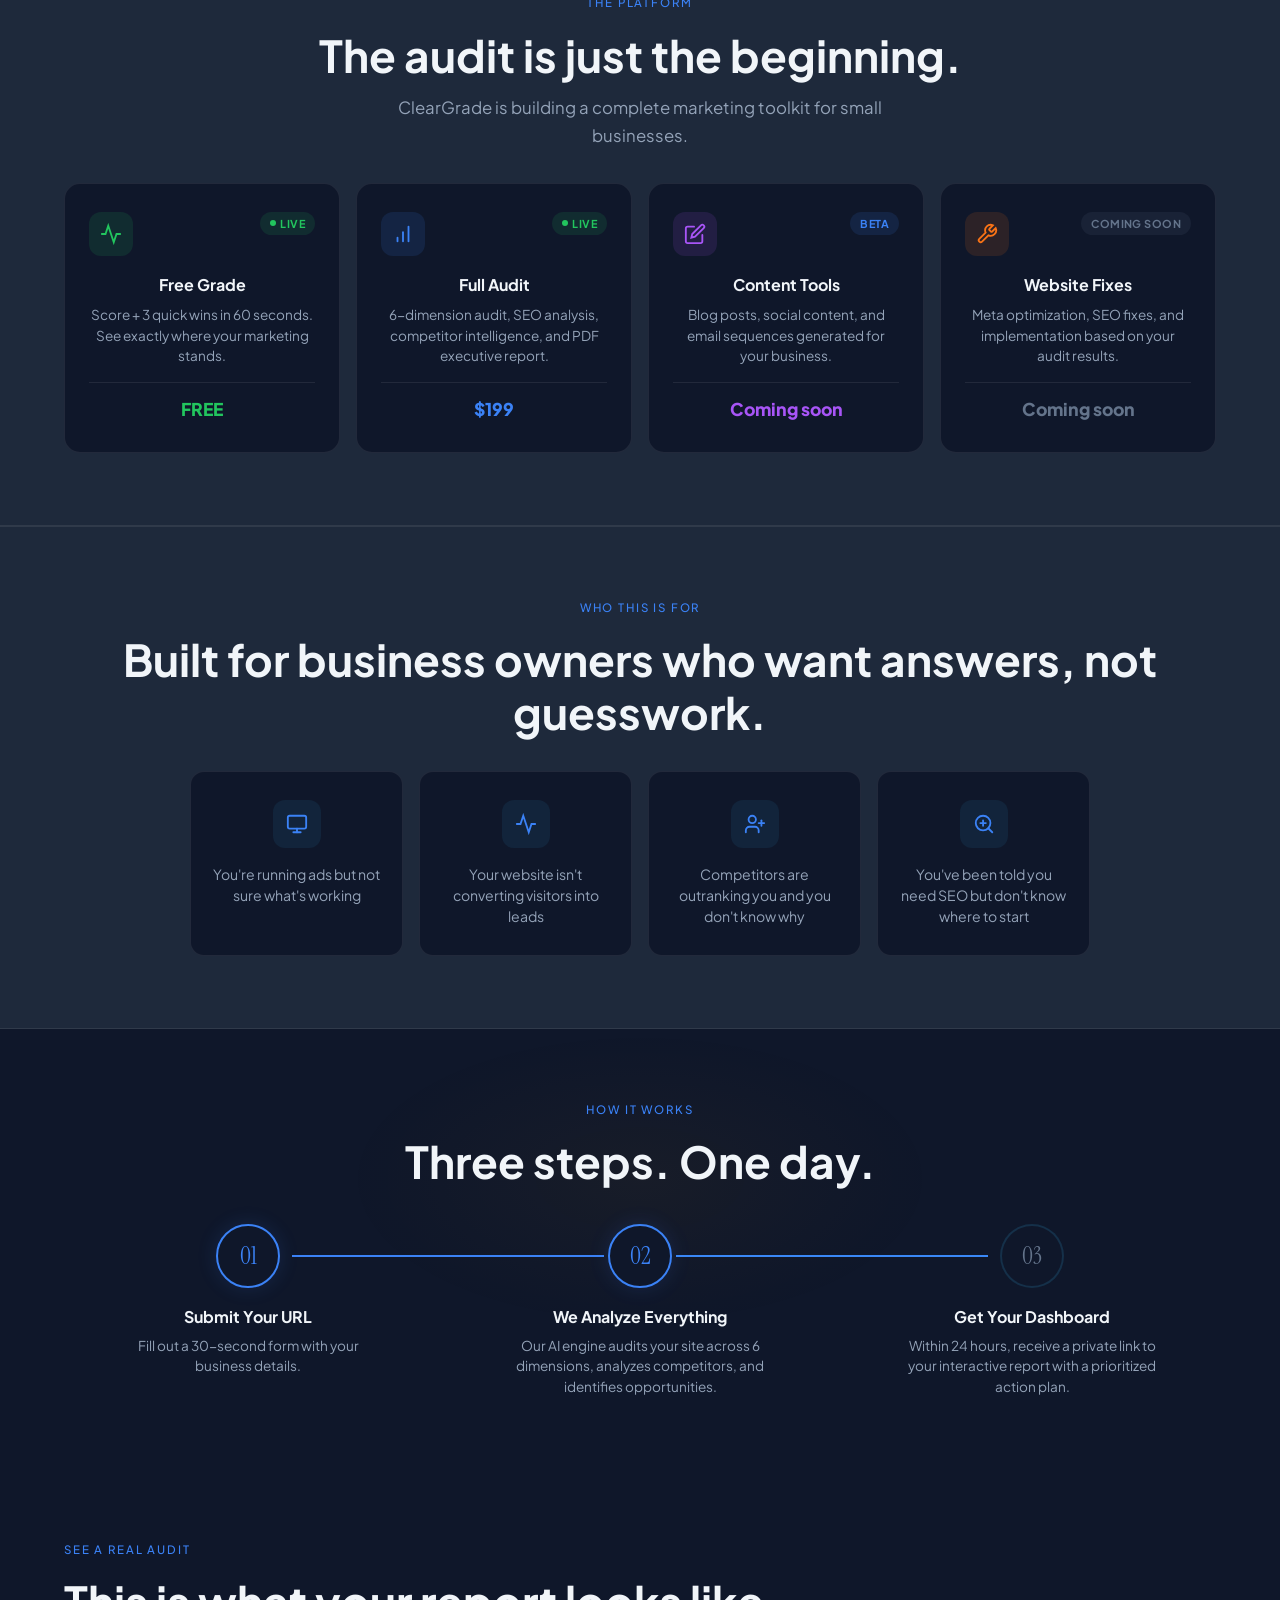
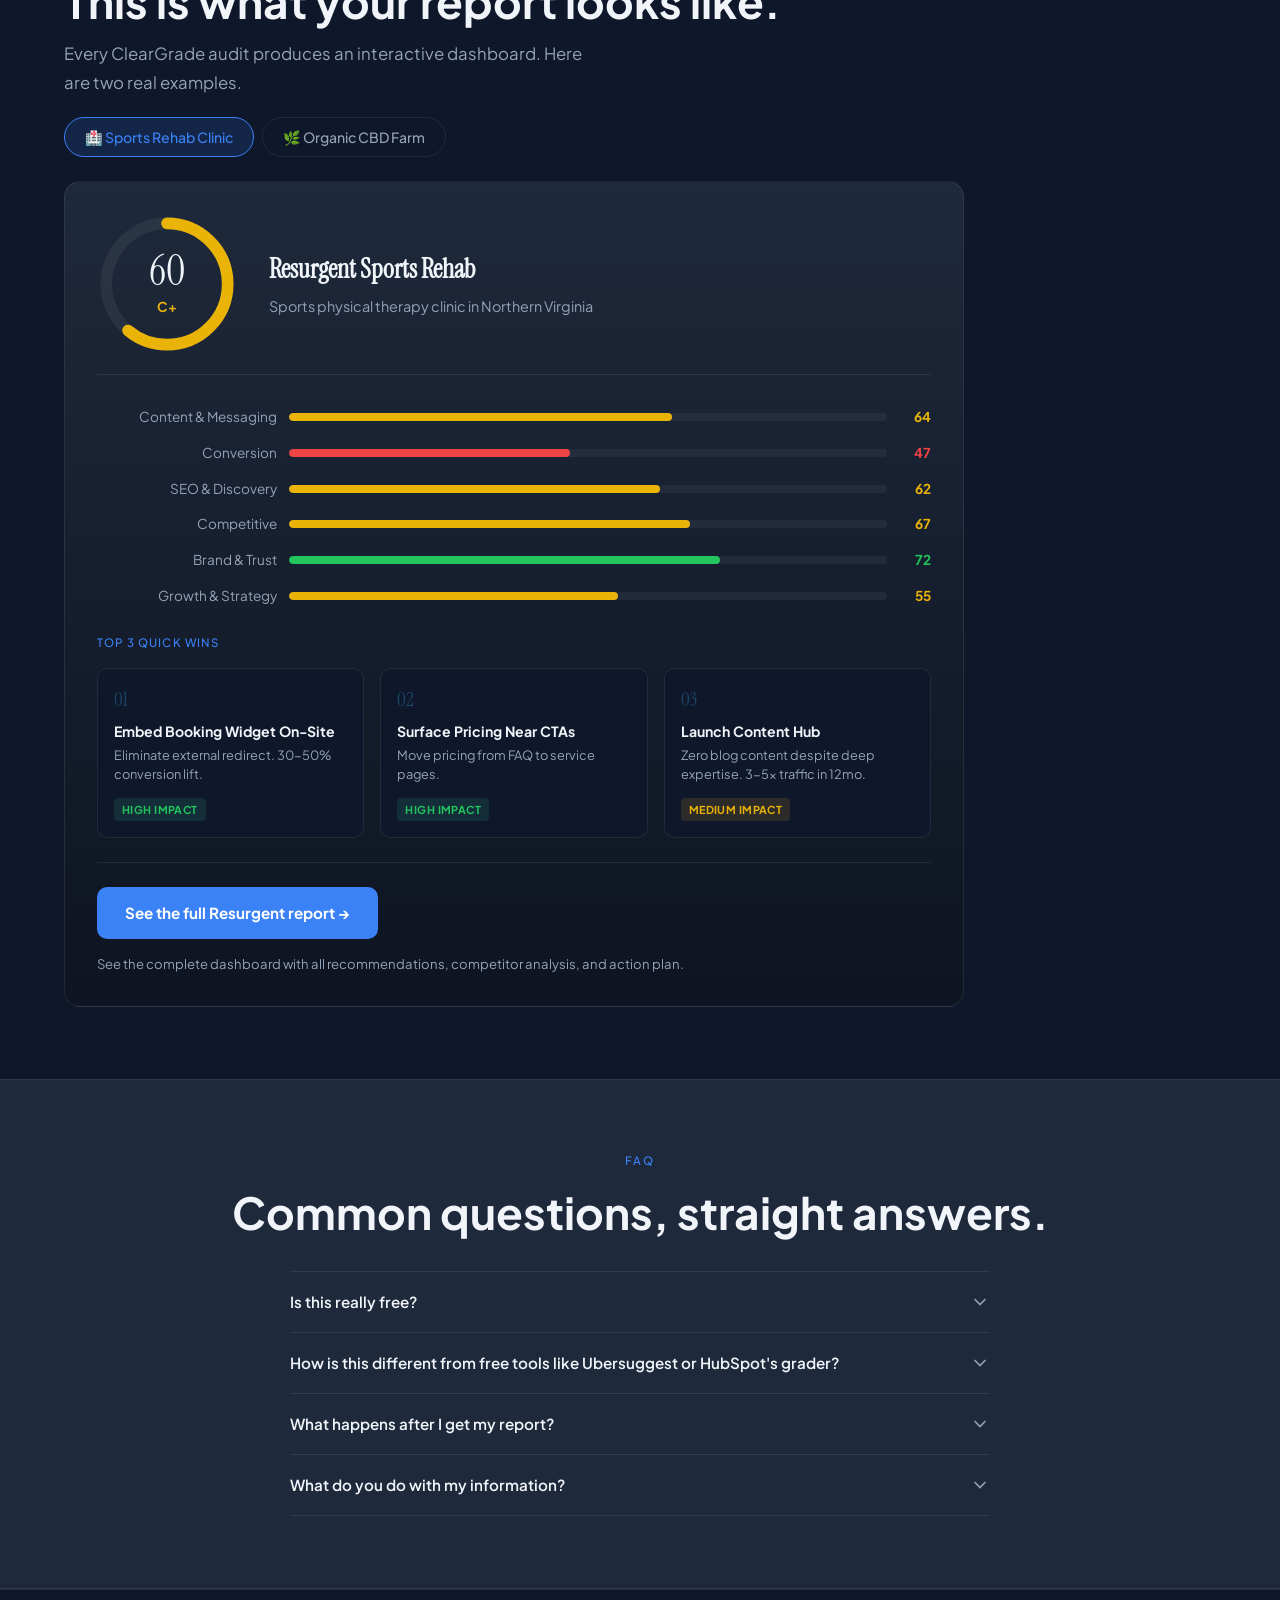
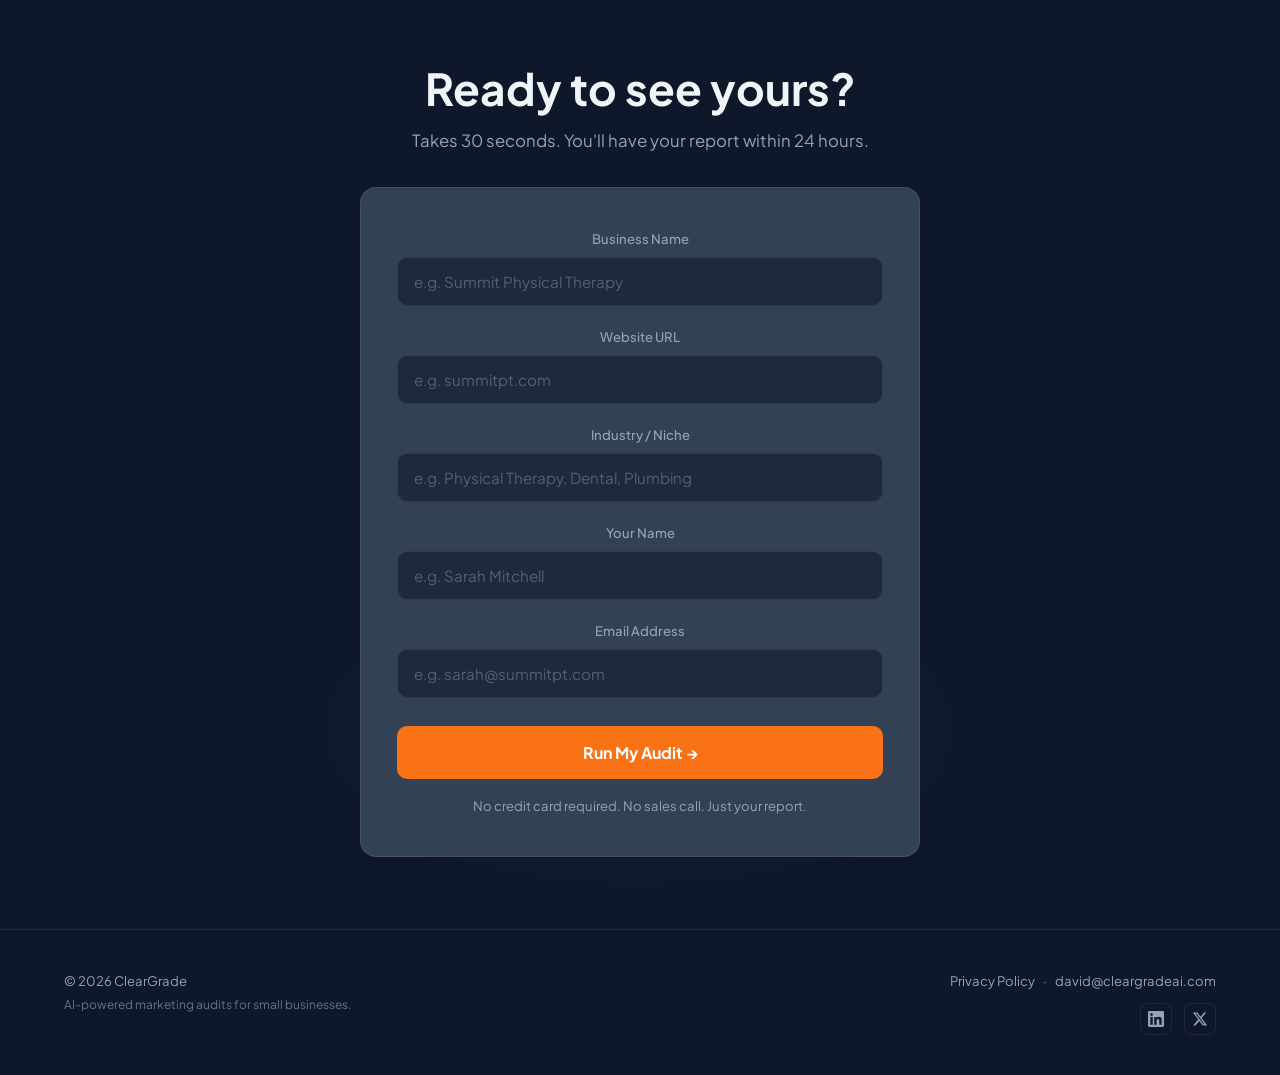
==== commit 67ce35ff: "feat: redesign landing page with platform positioning - New design system: Plus Jakarta Sans, blue a" ====
--- a/public/index.html
+++ b/public/index.html
@@ -29,35 +29,37 @@
       <a href="#hero" class="nav-logo">Clear<span>Grade</span></a>
       <div class="nav-links">
         <a href="#how">How It Works</a>
-        <a href="#preview">Sample Report</a>
-        <a href="#form-section" class="nav-btn">Get Your Audit</a>
+        <a href="#pricing">Pricing</a>
+        <a href="#tools">Tools</a>
+        <a href="#form-section" class="nav-btn">Get Your Free Grade</a>
       </div>
       <button class="hamburger" aria-label="Menu"><span></span><span></span><span></span></button>
     </div>
   </nav>
   <div class="mob-menu">
     <a href="#how">How It Works</a>
-    <a href="#preview">Sample Report</a>
-    <a href="#form-section" class="nav-btn">Get Your Audit</a>
+    <a href="#pricing">Pricing</a>
+    <a href="#tools">Tools</a>
+    <a href="#form-section" class="nav-btn">Get Your Free Grade</a>
   </div>
 
   <!-- HERO -->
   <section class="hero" id="hero">
-    <div class="hero-video-wrap">
-      <video id="hero-vid" class="hero-vid active" autoplay muted loop playsinline>
-        <source src="assets/hero-pingpong.mp4" type="video/mp4">
-      </video>
-    </div>
-    <div class="hero-overlay"></div>
     <div class="container">
       <div class="hero-content">
-        <p class="overline">Free AI-Powered Marketing Audit</p>
-        <h1>Find out what's working, what's broken, and <em>what to fix first.</em></h1>
-        <p class="hero-sub">Submit your website and get a comprehensive marketing audit with scoring, competitor analysis, and a prioritized action plan — delivered in 24 hours.</p>
+        <p class="overline">Free AI-Powered Marketing Platform</p>
+        <h1>Stop guessing.<br><em>Start growing.</em></h1>
+        <p class="hero-sub">Get your marketing score, top quick wins, and a clear action plan — in 60 seconds.</p>
         <div class="hero-cta">
-          <a href="#form-section" class="btn">Get Your Free Audit &rarr;</a>
-          <div class="hero-badge" aria-label="Fast delivery">&#9889; Report delivered within 24 hours</div>
-          <p class="hero-trust">No credit card. No sales call. Just your report.</p>
+          <form class="hero-url-form" id="hero-url-form">
+            <input type="url" id="hero-url" placeholder="Enter your website URL..." required>
+            <button type="submit">Get My Free Grade</button>
+          </form>
+          <p class="hero-trust">No credit card. No sales call. Just your score.</p>
+          <div class="hero-badges">
+            <span><span class="check">&#10003;</span> 50+ audits delivered</span>
+            <span><span class="check">&#10003;</span> Results in 60 seconds</span>
+          </div>
         </div>
       </div>
     </div>
@@ -66,8 +68,7 @@
   <!-- SOCIAL PROOF -->
   <div class="proof-bar">
     <div class="container">
-      <!-- TODO: Update audit count as it grows -->
-      <p><span class="proof-count">50+</span> audits delivered across <strong>healthcare</strong>, <strong>food &amp; beverage</strong>, <strong>professional services</strong>, and more.</p>
+      <p><span class="proof-count">50+</span> audits delivered &middot; Score + action plan in 60 seconds &middot; No credit card required</p>
     </div>
   </div>
 
@@ -195,6 +196,95 @@
             <div class="card-stat-item"><span class="card-stat-val">Print</span><span class="card-stat-label">Ready</span></div>
           </div>
           <span class="card-example-label">Example from a recent audit</span>
+        </div>
+      </div>
+    </div>
+  </section>
+
+  <!-- PRICING COMPARISON -->
+  <section class="pricing" id="pricing">
+    <div class="container" style="text-align:center;">
+      <p class="overline anim">Pricing</p>
+      <h2 class="sh anim">Agency-quality audit. Small-business price.</h2>
+      <div class="price-grid anim">
+        <div class="price-col muted">
+          <h3>Typical Agency</h3>
+          <div class="price-amount">$3,000&ndash;$5,000</div>
+          <ul class="price-list">
+            <li><svg class="icon-no" width="16" height="16" viewBox="0 0 24 24" fill="none" stroke="currentColor" stroke-width="2"><line x1="18" y1="6" x2="6" y2="18"/><line x1="6" y1="6" x2="18" y2="18"/></svg> 2&ndash;4 week turnaround</li>
+            <li><svg class="icon-no" width="16" height="16" viewBox="0 0 24 24" fill="none" stroke="currentColor" stroke-width="2"><line x1="18" y1="6" x2="6" y2="18"/><line x1="6" y1="6" x2="18" y2="18"/></svg> Sales call required</li>
+            <li><svg class="icon-no" width="16" height="16" viewBox="0 0 24 24" fill="none" stroke="currentColor" stroke-width="2"><line x1="18" y1="6" x2="6" y2="18"/><line x1="6" y1="6" x2="18" y2="18"/></svg> Generic template report</li>
+            <li><svg class="icon-no" width="16" height="16" viewBox="0 0 24 24" fill="none" stroke="currentColor" stroke-width="2"><line x1="18" y1="6" x2="6" y2="18"/><line x1="6" y1="6" x2="18" y2="18"/></svg> Ongoing retainer commitment</li>
+          </ul>
+        </div>
+        <div class="price-col highlight">
+          <h3>ClearGrade</h3>
+          <div class="price-amount"><span class="strike">$3,000</span> $199</div>
+          <ul class="price-list">
+            <li><svg class="icon-yes" width="16" height="16" viewBox="0 0 24 24" fill="none" stroke="currentColor" stroke-width="2.5"><polyline points="20 6 9 17 4 12"/></svg> Delivered in 24 hours</li>
+            <li><svg class="icon-yes" width="16" height="16" viewBox="0 0 24 24" fill="none" stroke="currentColor" stroke-width="2.5"><polyline points="20 6 9 17 4 12"/></svg> No sales call needed</li>
+            <li><svg class="icon-yes" width="16" height="16" viewBox="0 0 24 24" fill="none" stroke="currentColor" stroke-width="2.5"><polyline points="20 6 9 17 4 12"/></svg> AI-personalized to your business</li>
+            <li><svg class="icon-yes" width="16" height="16" viewBox="0 0 24 24" fill="none" stroke="currentColor" stroke-width="2.5"><polyline points="20 6 9 17 4 12"/></svg> One-time purchase, yours forever</li>
+          </ul>
+        </div>
+      </div>
+      <div class="price-footer anim">
+        <p>Or start free &mdash; score + 3 quick wins, no credit card.</p>
+        <a href="#form-section" class="btn">Get Your Free Grade &rarr;</a>
+      </div>
+    </div>
+  </section>
+
+  <!-- PRODUCT SUITE / TOOLS -->
+  <section class="tools" id="tools">
+    <div class="container" style="text-align:center;">
+      <p class="overline anim">The Platform</p>
+      <h2 class="sh anim">The audit is just the beginning.</h2>
+      <p class="sd anim" style="margin:0 auto;">ClearGrade is building a complete marketing toolkit for small businesses.</p>
+      <div class="tools-grid anim">
+        <div class="tool-card">
+          <div class="tool-card-header">
+            <div class="tool-icon">
+              <svg viewBox="0 0 24 24" fill="none" stroke="currentColor" stroke-width="2" stroke-linecap="round"><path d="M22 12h-4l-3 9L9 3l-3 9H2"/></svg>
+            </div>
+            <span class="status-badge status-live"><span class="status-dot"></span> Live</span>
+          </div>
+          <h3>Free Grade</h3>
+          <p>Score + 3 quick wins in 60 seconds. See exactly where your marketing stands.</p>
+          <div class="tool-price">FREE</div>
+        </div>
+        <div class="tool-card">
+          <div class="tool-card-header">
+            <div class="tool-icon">
+              <svg viewBox="0 0 24 24" fill="none" stroke="currentColor" stroke-width="2" stroke-linecap="round"><path d="M12 20V10"/><path d="M18 20V4"/><path d="M6 20v-4"/></svg>
+            </div>
+            <span class="status-badge status-live"><span class="status-dot"></span> Live</span>
+          </div>
+          <h3>Full Audit</h3>
+          <p>6-dimension audit, SEO analysis, competitor intelligence, and PDF executive report.</p>
+          <div class="tool-price">$199</div>
+        </div>
+        <div class="tool-card">
+          <div class="tool-card-header">
+            <div class="tool-icon">
+              <svg viewBox="0 0 24 24" fill="none" stroke="currentColor" stroke-width="2" stroke-linecap="round"><path d="M11 4H4a2 2 0 0 0-2 2v14a2 2 0 0 0 2 2h14a2 2 0 0 0 2-2v-7"/><path d="M18.5 2.5a2.121 2.121 0 0 1 3 3L12 15l-4 1 1-4 9.5-9.5z"/></svg>
+            </div>
+            <span class="status-badge status-beta">Beta</span>
+          </div>
+          <h3>Content Tools</h3>
+          <p>Blog posts, social content, and email sequences generated for your business.</p>
+          <div class="tool-price">Coming soon</div>
+        </div>
+        <div class="tool-card">
+          <div class="tool-card-header">
+            <div class="tool-icon">
+              <svg viewBox="0 0 24 24" fill="none" stroke="currentColor" stroke-width="2" stroke-linecap="round"><path d="M14.7 6.3a1 1 0 0 0 0 1.4l1.6 1.6a1 1 0 0 0 1.4 0l3.77-3.77a6 6 0 0 1-7.94 7.94l-6.91 6.91a2.12 2.12 0 0 1-3-3l6.91-6.91a6 6 0 0 1 7.94-7.94l-3.76 3.76z"/></svg>
+            </div>
+            <span class="status-badge status-soon">Coming Soon</span>
+          </div>
+          <h3>Website Fixes</h3>
+          <p>Meta optimization, SEO fixes, and implementation based on your audit results.</p>
+          <div class="tool-price">Coming soon</div>
         </div>
       </div>
     </div>
@@ -402,7 +492,7 @@
   </footer>
 
   <!-- STICKY CTA -->
-  <div class="sticky" id="sticky"><a href="#form-section">Get Your Free Audit &rarr;</a></div>
+  <div class="sticky" id="sticky"><a href="#form-section">Get Your Free Grade &rarr;</a></div>
 
   <script src="js/main.js"></script>
 </body>
--- a/public/css/styles.css
+++ b/public/css/styles.css
@@ -1,31 +1,34 @@
 /* ============================================================
-   ClearGrade — v3 Cinematic Landing Page
-   Dribbble-inspired: hero video, dark cinematic, premium feel
-   ============================================================ */
-
-@import url('https://fonts.googleapis.com/css2?family=Instrument+Serif:ital@0;1&family=DM+Sans:ital,wght@0,400;0,500;0,700;1,400&display=swap');
+   ClearGrade — v4 Platform Landing Page
+   Dark premium theme with trust-first design
+   ============================================================ */
+
+@import url('https://fonts.googleapis.com/css2?family=Instrument+Serif:ital@0;1&family=Plus+Jakarta+Sans:ital,wght@0,300;0,400;0,500;0,600;0,700;0,800;1,400&display=swap');
 
 /* --- Tokens --- */
 :root {
-  --bg: #0a0f1a;
-  --bg-card: #111827;
-  --bg-elevated: #1a2235;
-  --text: #f0f2f5;
-  --text-dim: #8b95a8;
-  --text-muted: #4b5563;
-  --accent: #38bdf8;
-  --accent-hover: #7dd3fc;
-  --accent-glow: rgba(56, 189, 248, 0.15);
-  --accent-glow-s: rgba(56, 189, 248, 0.25);
-  --success: #34d399;
-  --warning: #fbbf24;
-  --danger: #f87171;
-  --warm: #f59e0b;
-  --warm-glow: rgba(245, 158, 11, 0.08);
-  --border: rgba(255, 255, 255, 0.06);
-  --border-h: rgba(255, 255, 255, 0.12);
+  --bg: #0F172A;
+  --bg-card: #1E293B;
+  --bg-elevated: #334155;
+  --text: #F1F5F9;
+  --text-dim: #94A3B8;
+  --text-muted: #64748B;
+  --accent: #3B82F6;
+  --accent-hover: #60A5FA;
+  --accent-glow: rgba(59, 130, 246, 0.15);
+  --accent-glow-s: rgba(59, 130, 246, 0.25);
+  --cta: #F97316;
+  --cta-hover: #FB923C;
+  --cta-glow: rgba(249, 115, 22, 0.25);
+  --success: #22C55E;
+  --warning: #EAB308;
+  --danger: #EF4444;
+  --warm: #F97316;
+  --warm-glow: rgba(249, 115, 22, 0.08);
+  --border: rgba(255, 255, 255, 0.08);
+  --border-h: rgba(255, 255, 255, 0.14);
   --serif: 'Instrument Serif', Georgia, serif;
-  --sans: 'DM Sans', sans-serif;
+  --sans: 'Plus Jakarta Sans', 'DM Sans', sans-serif;
   --max-w: 1200px;
   --nav-h: 64px;
 }
@@ -71,9 +74,9 @@
   margin-bottom: 16px;
 }
 .sh { /* section heading */
-  font-family: var(--serif);
+  font-family: var(--sans);
   font-size: clamp(2rem, 4vw, 2.75rem);
-  font-weight: 400;
+  font-weight: 700;
   line-height: 1.2;
   color: var(--text);
   margin-bottom: 12px;
@@ -118,11 +121,11 @@
 .nav-links a { font-size: .88rem; font-weight: 500; color: var(--text-dim); transition: color .2s; }
 .nav-links a:hover { color: var(--text); }
 .nav-links .nav-btn {
-  padding: 8px 20px; border-radius: 8px; background: var(--accent);
-  color: var(--bg); font-weight: 700; font-size: .85rem;
+  padding: 8px 20px; border-radius: 8px; background: var(--cta);
+  color: #fff; font-weight: 700; font-size: .85rem;
   transition: background .2s, box-shadow .2s;
 }
-.nav-links .nav-btn:hover { background: var(--accent-hover); box-shadow: 0 0 20px var(--accent-glow); }
+.nav-links .nav-btn:hover { background: var(--cta-hover); box-shadow: 0 0 20px var(--cta-glow); }
 .hamburger { display: none; background: none; border: none; padding: 4px; }
 .hamburger span { display: block; width: 22px; height: 2px; background: var(--text); margin: 5px 0; transition: .3s; }
 .hamburger.open span:nth-child(1) { transform: rotate(45deg) translate(5px,5px); }
@@ -137,59 +140,44 @@
 .mob-menu a { font-size: 1rem; font-weight: 500; color: var(--text-dim); padding: 8px 0; }
 .mob-menu .nav-btn {
   display: inline-block; text-align: center; padding: 12px 20px;
-  border-radius: 8px; background: var(--accent); color: var(--bg); font-weight: 700;
-}
-
-/* ============================================================
-   HERO — full-viewport, video background
+  border-radius: 8px; background: var(--cta); color: #fff; font-weight: 700;
+}
+
+/* ============================================================
+   HERO — centered, CSS-only background
    ============================================================ */
 .hero {
   position: relative;
   min-height: 100vh;
   display: flex;
   align-items: center;
+  justify-content: center;
   overflow: hidden;
 }
-
-/* Video background */
-.hero-video-wrap {
+/* Ambient glow orbs */
+.hero::before {
+  content: '';
   position: absolute;
-  inset: 0;
-  z-index: 0;
-  overflow: hidden;
-}
-.hero-vid {
+  top: -20%; left: 50%; transform: translateX(-50%);
+  width: 800px; height: 600px;
+  background: radial-gradient(ellipse, rgba(59, 130, 246, 0.08) 0%, transparent 70%);
+  pointer-events: none;
+}
+.hero::after {
+  content: '';
   position: absolute;
-  inset: 0;
-  width: 100%;
-  height: 100%;
-  object-fit: cover;
-  object-position: center center;
-  opacity: 0;
-  transition: opacity 0.8s ease;
-}
-.hero-vid.active {
-  opacity: 1;
-}
-/* Gradient overlay — darkens left side for text readability */
-.hero-overlay {
-  position: absolute;
-  inset: 0;
-  z-index: 1;
-  background:
-    linear-gradient(90deg, rgba(10,15,26,0.95) 0%, rgba(10,15,26,0.85) 35%, rgba(10,15,26,0.4) 60%, transparent 100%),
-    linear-gradient(180deg, rgba(10,15,26,0.3) 0%, transparent 30%, transparent 70%, rgba(10,15,26,0.6) 100%);
+  bottom: -10%; right: 20%;
+  width: 500px; height: 400px;
+  background: radial-gradient(ellipse, rgba(249, 115, 22, 0.05) 0%, transparent 70%);
+  pointer-events: none;
 }
 
 .hero-content {
-  position: absolute;
-  left: 0;
-  top: 50%;
-  transform: translateY(-50%);
+  position: relative;
   z-index: 2;
-  max-width: 480px;
-  padding: var(--nav-h) 0 0 48px;
-  text-align: left;
+  max-width: 640px;
+  padding: calc(var(--nav-h) + 40px) 24px 48px;
+  text-align: center;
 }
 
 .hero .overline {
@@ -200,11 +188,11 @@
 
 .hero h1 {
   font-family: var(--sans);
-  font-size: clamp(2.8rem, 5.5vw, 3.8rem);
-  font-weight: 700;
+  font-size: clamp(2.8rem, 6vw, 4rem);
+  font-weight: 800;
   font-style: normal;
-  line-height: 1.1;
-  letter-spacing: -0.02em;
+  line-height: 1.08;
+  letter-spacing: -0.03em;
   color: var(--text);
   margin-bottom: 24px;
   opacity: 0;
@@ -214,20 +202,20 @@
 .hero h1 em {
   font-family: var(--sans);
   font-style: normal;
-  font-weight: 700;
-  background: linear-gradient(135deg, var(--accent), #a5f3fc, var(--accent));
+  font-weight: 800;
+  background: linear-gradient(135deg, var(--cta), #FBBF24, var(--cta));
   -webkit-background-clip: text;
   -webkit-text-fill-color: transparent;
   background-clip: text;
-  filter: drop-shadow(0 0 20px rgba(56, 189, 248, 0.3));
+  filter: drop-shadow(0 0 20px rgba(249, 115, 22, 0.3));
 }
 
 .hero-sub {
-  font-size: 1.1rem;
+  font-size: 1.15rem;
   color: var(--text-dim);
   line-height: 1.7;
-  max-width: 480px;
-  margin-bottom: 36px;
+  max-width: 520px;
+  margin: 0 auto 32px;
   opacity: 0;
   animation: fadeUp .6s ease forwards;
   animation-delay: .7s;
@@ -237,6 +225,50 @@
   opacity: 0;
   animation: fadeUp .6s ease forwards;
   animation-delay: .9s;
+}
+
+/* Hero URL input form */
+.hero-url-form {
+  display: flex;
+  gap: 0;
+  max-width: 520px;
+  margin: 0 auto;
+  border-radius: 12px;
+  overflow: hidden;
+  border: 1px solid var(--border-h);
+  background: var(--bg-card);
+  transition: border-color .2s, box-shadow .2s;
+}
+.hero-url-form:focus-within {
+  border-color: var(--accent);
+  box-shadow: 0 0 0 3px var(--accent-glow), 0 8px 32px rgba(0,0,0,.3);
+}
+.hero-url-form input {
+  flex: 1;
+  padding: 16px 20px;
+  background: transparent;
+  border: none;
+  color: var(--text);
+  font-family: var(--sans);
+  font-size: 1rem;
+  outline: none;
+}
+.hero-url-form input::placeholder { color: var(--text-muted); }
+.hero-url-form button {
+  padding: 16px 28px;
+  background: var(--cta);
+  color: #fff;
+  font-family: var(--sans);
+  font-size: .95rem;
+  font-weight: 700;
+  border: none;
+  cursor: pointer;
+  white-space: nowrap;
+  transition: background .2s, box-shadow .2s;
+}
+.hero-url-form button:hover {
+  background: var(--cta-hover);
+  box-shadow: 0 0 24px var(--cta-glow);
 }
 
 .btn {
@@ -245,8 +277,8 @@
   gap: 8px;
   padding: 16px 36px;
   border-radius: 10px;
-  background: var(--accent);
-  color: var(--bg);
+  background: var(--cta);
+  color: #fff;
   font-family: var(--sans);
   font-size: 1rem;
   font-weight: 700;
@@ -255,35 +287,45 @@
   text-decoration: none;
 }
 .btn:hover {
+  background: var(--cta-hover);
+  color: #fff;
+  box-shadow: 0 0 32px var(--cta-glow);
+  transform: translateY(-2px);
+}
+.btn-secondary {
+  background: var(--accent);
+}
+.btn-secondary:hover {
   background: var(--accent-hover);
-  color: var(--bg);
   box-shadow: 0 0 32px var(--accent-glow-s);
-  transform: translateY(-2px);
-}
-
-/* 24-hour delivery badge */
-.hero-badge {
-  display: inline-flex;
-  align-items: center;
-  gap: 6px;
+}
+
+.hero-trust {
   margin-top: 16px;
-  padding: 8px 16px;
-  border-radius: 100px;
-  border: 1px solid rgba(56, 189, 248, 0.25);
-  background: rgba(56, 189, 248, 0.08);
-  font-size: .82rem;
-  font-weight: 500;
-  color: var(--accent);
-  letter-spacing: .02em;
-}
-
-.hero-trust {
-  margin-top: 12px;
   font-size: .85rem;
   color: var(--text-muted);
   opacity: 0;
   animation: fadeUp .5s ease forwards;
   animation-delay: 1.1s;
+}
+
+.hero-badges {
+  display: flex;
+  justify-content: center;
+  gap: 24px;
+  margin-top: 20px;
+  opacity: 0;
+  animation: fadeUp .5s ease forwards;
+  animation-delay: 1.3s;
+}
+.hero-badges span {
+  font-size: .82rem;
+  color: var(--text-dim);
+  font-weight: 500;
+}
+.hero-badges .check {
+  color: var(--success);
+  margin-right: 4px;
 }
 
 @keyframes fadeUp {
@@ -669,17 +711,131 @@
 .prev-cta .btn-report {
   display: inline-flex; align-items: center; gap: 8px;
   padding: 14px 28px; border-radius: 10px;
-  background: var(--accent); color: var(--bg);
+  background: var(--accent); color: #fff;
   font-size: .95rem; font-weight: 700; text-decoration: none;
   transition: background .2s, box-shadow .2s, transform .15s;
 }
 .prev-cta .btn-report:hover {
-  background: var(--accent-hover); color: var(--bg);
+  background: var(--accent-hover); color: #fff;
   box-shadow: 0 0 28px var(--accent-glow-s); transform: translateY(-2px);
 }
 .prev-cta .report-note {
   font-size: .82rem; color: var(--text-dim); line-height: 1.4;
 }
+
+/* ============================================================
+   PRICING COMPARISON
+   ============================================================ */
+.pricing { padding: 72px 0; border-top: 1px solid var(--border); }
+.price-grid {
+  display: grid; grid-template-columns: 1fr 1fr;
+  gap: 24px; margin-top: 32px; max-width: 800px;
+  margin-left: auto; margin-right: auto;
+}
+.price-col {
+  padding: 32px 28px; border-radius: 16px;
+  border: 1px solid var(--border);
+  background: var(--bg-card);
+  position: relative;
+}
+.price-col.muted { opacity: .7; }
+.price-col.highlight {
+  border-color: var(--cta);
+  background: linear-gradient(180deg, rgba(249,115,22,0.06) 0%, var(--bg-card) 100%);
+  opacity: 1;
+}
+.price-col.highlight::before {
+  content: 'RECOMMENDED';
+  position: absolute; top: -12px; left: 50%; transform: translateX(-50%);
+  padding: 4px 16px; border-radius: 100px;
+  background: var(--cta); color: #fff;
+  font-size: .68rem; font-weight: 700; letter-spacing: .08em;
+}
+.price-col h3 {
+  font-family: var(--sans); font-size: .82rem; font-weight: 700;
+  text-transform: uppercase; letter-spacing: .08em;
+  color: var(--text-dim); margin-bottom: 16px;
+}
+.price-amount {
+  font-family: var(--sans); font-size: 2.2rem; font-weight: 800;
+  color: var(--text); margin-bottom: 20px; line-height: 1.2;
+}
+.price-amount .strike {
+  font-size: 1.1rem; color: var(--text-muted);
+  text-decoration: line-through; margin-right: 8px; font-weight: 500;
+}
+.price-list { list-style: none; padding: 0; }
+.price-list li {
+  font-size: .9rem; color: var(--text-dim); padding: 8px 0;
+  border-bottom: 1px solid var(--border);
+  display: flex; align-items: center; gap: 8px;
+}
+.price-list li:last-child { border-bottom: none; }
+.price-list .icon-yes { color: var(--success); flex-shrink: 0; }
+.price-list .icon-no { color: var(--text-muted); flex-shrink: 0; }
+.price-footer {
+  text-align: center; margin-top: 32px; max-width: 800px;
+  margin-left: auto; margin-right: auto;
+}
+.price-footer p {
+  font-size: .95rem; color: var(--text-dim); margin-bottom: 16px;
+}
+
+/* ============================================================
+   PRODUCT SUITE / TOOLS
+   ============================================================ */
+.tools { padding: 72px 0; background: var(--bg-card); border-top: 1px solid var(--border); border-bottom: 1px solid var(--border); }
+.tools-grid {
+  display: grid; grid-template-columns: repeat(4, 1fr);
+  gap: 16px; margin-top: 32px;
+}
+.tool-card {
+  padding: 28px 24px; border-radius: 16px;
+  background: var(--bg); border: 1px solid var(--border);
+  transition: transform .25s, border-color .25s;
+  display: flex; flex-direction: column;
+}
+.tool-card:hover { transform: translateY(-3px); border-color: var(--border-h); }
+.tool-card-header { display: flex; justify-content: space-between; align-items: flex-start; margin-bottom: 16px; }
+.tool-icon {
+  width: 44px; height: 44px; border-radius: 12px;
+  display: flex; align-items: center; justify-content: center;
+}
+.tool-icon svg { width: 22px; height: 22px; }
+.tool-card:nth-child(1) .tool-icon { background: rgba(34,197,94,.12); color: var(--success); }
+.tool-card:nth-child(2) .tool-icon { background: rgba(59,130,246,.12); color: var(--accent); }
+.tool-card:nth-child(3) .tool-icon { background: rgba(168,85,247,.12); color: #A855F7; }
+.tool-card:nth-child(4) .tool-icon { background: rgba(249,115,22,.12); color: var(--cta); }
+.status-badge {
+  display: inline-flex; align-items: center; gap: 4px;
+  padding: 3px 10px; border-radius: 100px;
+  font-size: .68rem; font-weight: 700; letter-spacing: .04em;
+  text-transform: uppercase;
+}
+.status-live { background: rgba(34,197,94,.12); color: var(--success); }
+.status-beta { background: rgba(59,130,246,.12); color: var(--accent); }
+.status-soon { background: rgba(100,116,139,.12); color: var(--text-muted); }
+.status-dot {
+  width: 6px; height: 6px; border-radius: 50%;
+  background: currentColor; animation: pulse 2s infinite;
+}
+@keyframes pulse { 0%,100% { opacity: 1; } 50% { opacity: .4; } }
+.tool-card h3 {
+  font-family: var(--sans); font-size: 1rem; font-weight: 700;
+  margin-bottom: 8px; color: var(--text);
+}
+.tool-card p {
+  font-size: .85rem; color: var(--text-dim); line-height: 1.5;
+  margin-bottom: auto; padding-bottom: 16px;
+}
+.tool-price {
+  font-family: var(--sans); font-size: 1.1rem; font-weight: 800;
+  padding-top: 12px; border-top: 1px solid var(--border);
+}
+.tool-card:nth-child(1) .tool-price { color: var(--success); }
+.tool-card:nth-child(2) .tool-price { color: var(--accent); }
+.tool-card:nth-child(3) .tool-price { color: #A855F7; }
+.tool-card:nth-child(4) .tool-price { color: var(--text-muted); }
 
 /* ============================================================
    FAQ
@@ -790,11 +946,11 @@
 }
 .f-btn {
   width: 100%; padding: 16px; margin-top: 8px; border-radius: 10px;
-  background: var(--accent); border: none; color: var(--bg);
+  background: var(--cta); border: none; color: #fff;
   font-size: 1rem; font-weight: 700;
   transition: background .2s, box-shadow .2s, transform .15s;
 }
-.f-btn:hover { background: var(--accent-hover); box-shadow: 0 8px 28px var(--accent-glow-s); transform: translateY(-1px); }
+.f-btn:hover { background: var(--cta-hover); box-shadow: 0 8px 28px var(--cta-glow); transform: translateY(-1px); }
 .f-btn:disabled { opacity: .6; cursor: not-allowed; transform: none; }
 .f-note { text-align: center; font-size: .82rem; color: var(--text-dim); margin-top: 16px; }
 .f-ok { display: none; text-align: center; padding: 32px 16px; }
@@ -856,10 +1012,10 @@
 }
 .sticky.vis { bottom: 0; }
 .sticky a {
-  padding: 10px 28px; border-radius: 8px; background: var(--accent);
-  color: var(--bg); font-weight: 700; font-size: .9rem; transition: background .2s;
-}
-.sticky a:hover { background: var(--accent-hover); color: var(--bg); }
+  padding: 10px 28px; border-radius: 8px; background: var(--cta);
+  color: #fff; font-weight: 700; font-size: .9rem; transition: background .2s;
+}
+.sticky a:hover { background: var(--cta-hover); color: #fff; }
 
 /* ============================================================
    RESPONSIVE
@@ -867,18 +1023,8 @@
 @media (max-width: 900px) {
   .hero { min-height: auto; overflow: visible; }
   .hero-content {
-    position: relative;
-    left: auto;
-    top: auto;
-    transform: none;
     max-width: 100%;
-    text-align: center;
     padding: calc(var(--nav-h) + 40px) 24px 48px;
-  }
-  .hero-sub { margin-left: auto; margin-right: auto; }
-  .hero-overlay {
-    background:
-      linear-gradient(180deg, rgba(10,15,26,.85) 0%, rgba(10,15,26,.5) 50%, rgba(10,15,26,.85) 100%);
   }
   .sd { margin-left: auto; margin-right: auto; }
   .dims-grid { grid-template-columns: repeat(3, 1fr); }
@@ -891,15 +1037,20 @@
   .dim-label { width: 120px; font-size: .78rem; }
   .nav-links { display: none; }
   .hamburger { display: block; }
+  .price-grid { grid-template-columns: 1fr; max-width: 400px; }
+  .tools-grid { grid-template-columns: repeat(2, 1fr); }
   .footer-inner { flex-direction: column; align-items: center; text-align: center; }
   .footer-r { align-items: center; }
-  /* Sticky CTA bottom padding for content */
   .footer { padding-bottom: 80px; }
 }
 
 @media (max-width: 600px) {
-  .hero h1 { font-size: clamp(2rem, 8vw, 2.8rem); }
+  .hero h1 { font-size: clamp(2.2rem, 9vw, 3rem); }
   .hero-sub { font-size: 1rem; }
+  .hero-url-form { flex-direction: column; border-radius: 12px; }
+  .hero-url-form input { text-align: center; }
+  .hero-url-form button { border-radius: 0 0 11px 11px; }
+  .hero-badges { flex-direction: column; gap: 8px; }
   .dims-grid { grid-template-columns: repeat(2, 1fr); }
   .who-grid { grid-template-columns: 1fr; }
   .prev-card { padding: 24px 16px; }
@@ -909,11 +1060,11 @@
   .tog { text-align: center; }
   .form-card { padding: 28px 20px; }
   .sticky a { width: 100%; text-align: center; display: block; }
-  .hero-badge { font-size: .75rem; padding: 6px 12px; }
   .faq-q { font-size: .88rem; }
   .dim-label { width: 100px; font-size: .72rem; }
   .card-stats-row { gap: 16px; }
   .prev-cta { flex-direction: column; text-align: center; }
   .prev-cta .btn-report { width: 100%; justify-content: center; }
+  .tools-grid { grid-template-columns: 1fr; }
   section { padding-left: 0; padding-right: 0; }
 }
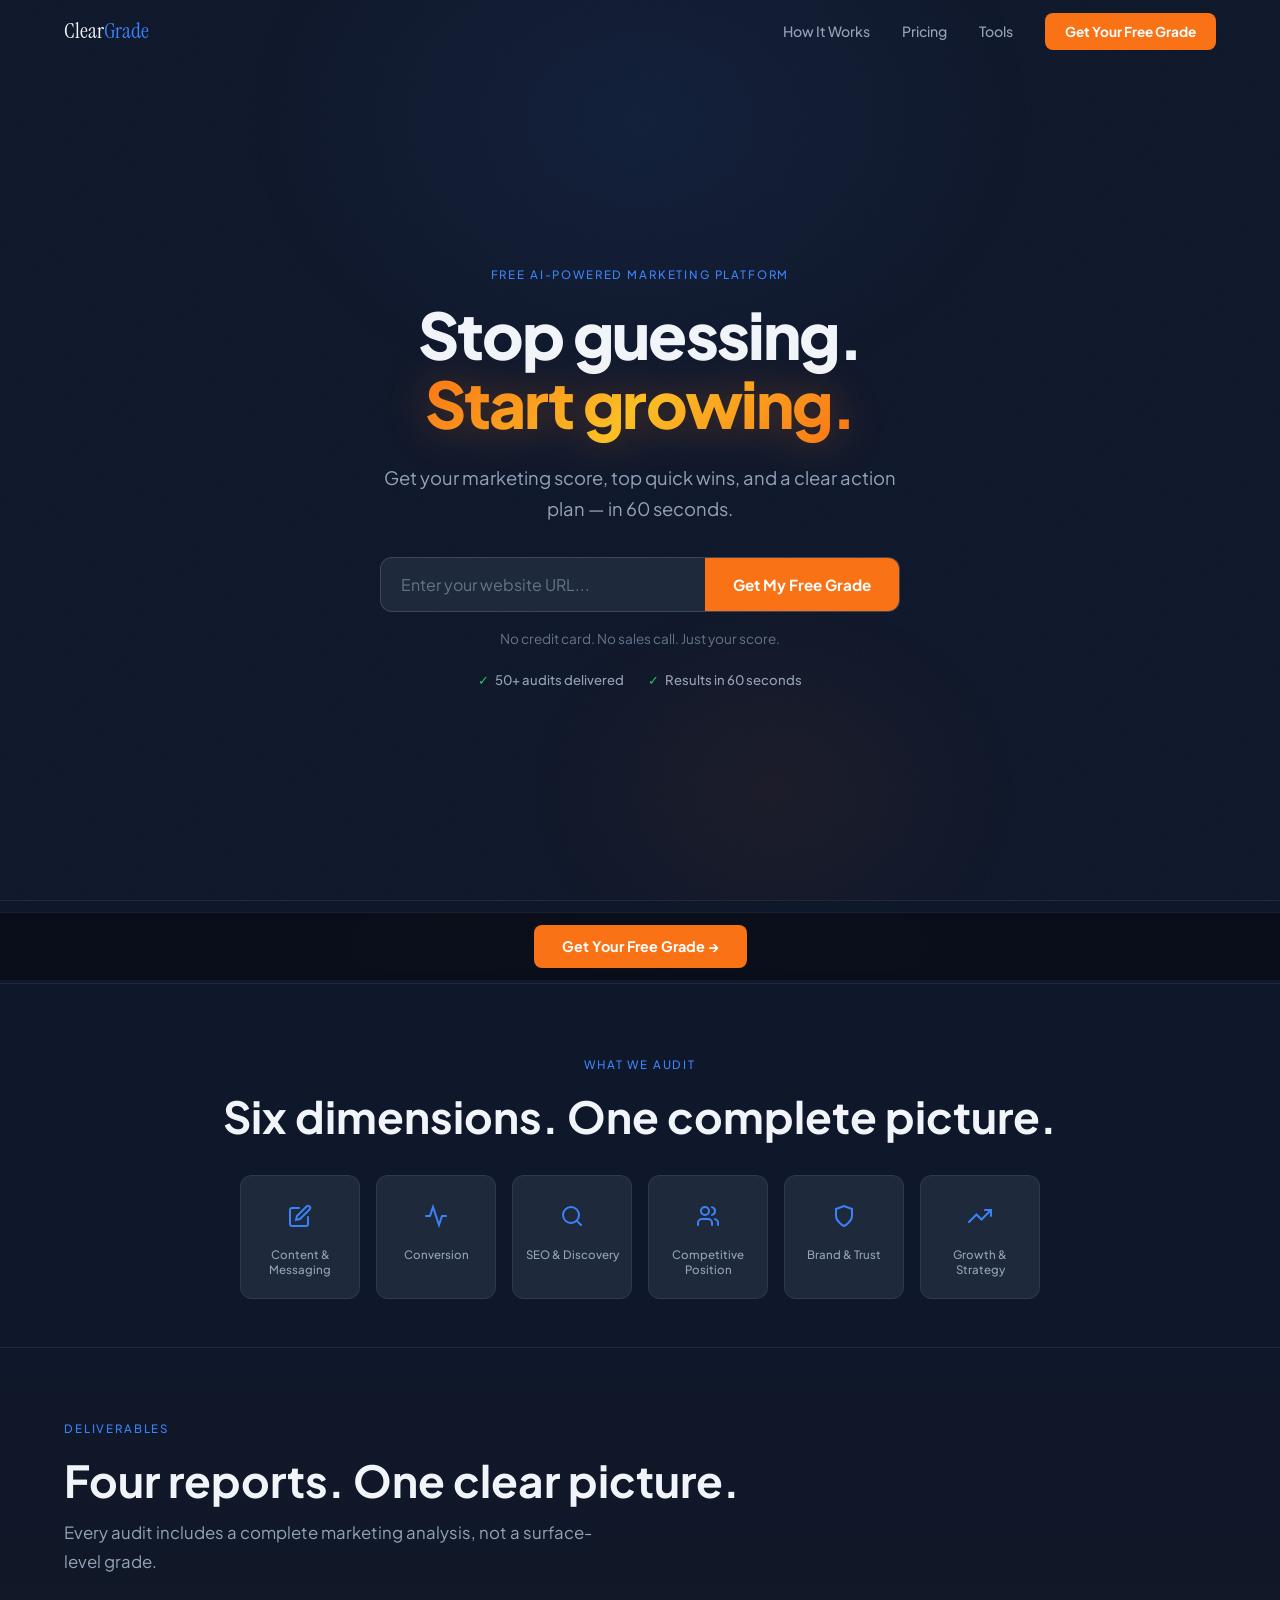
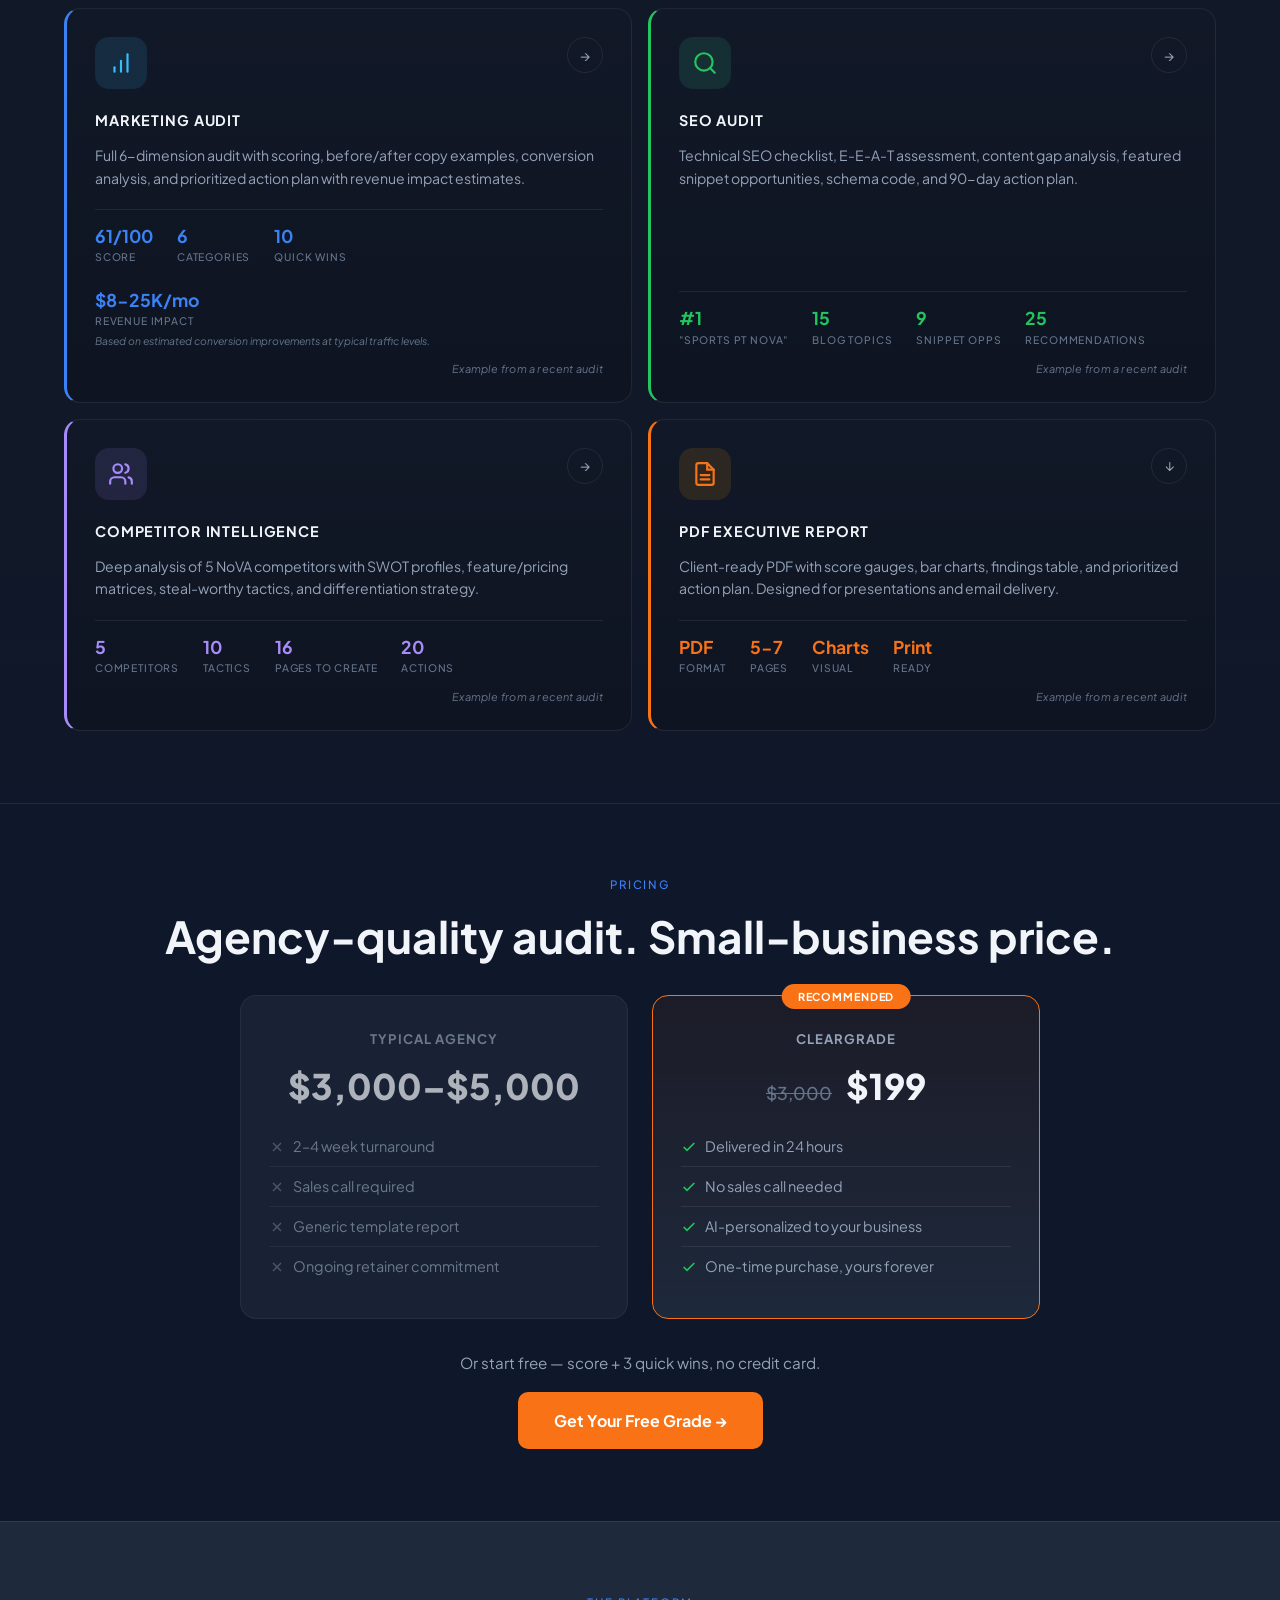
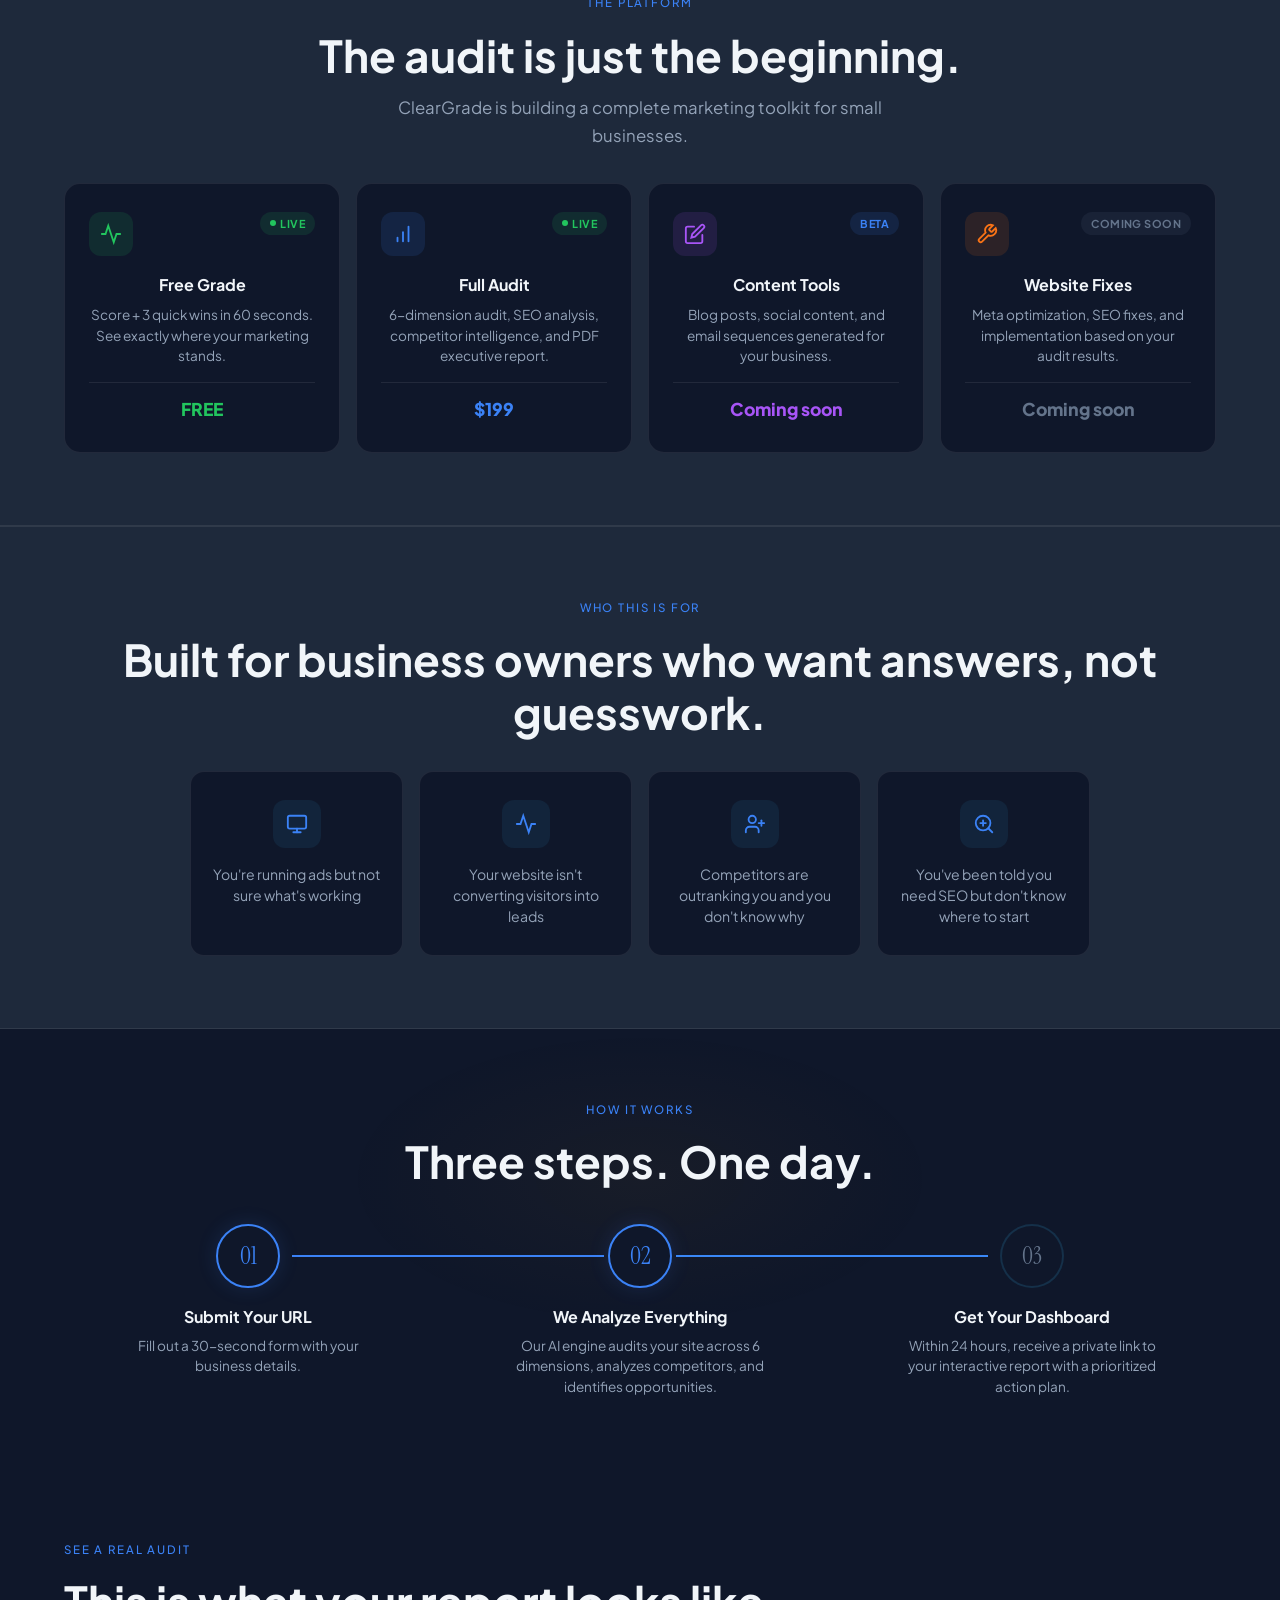
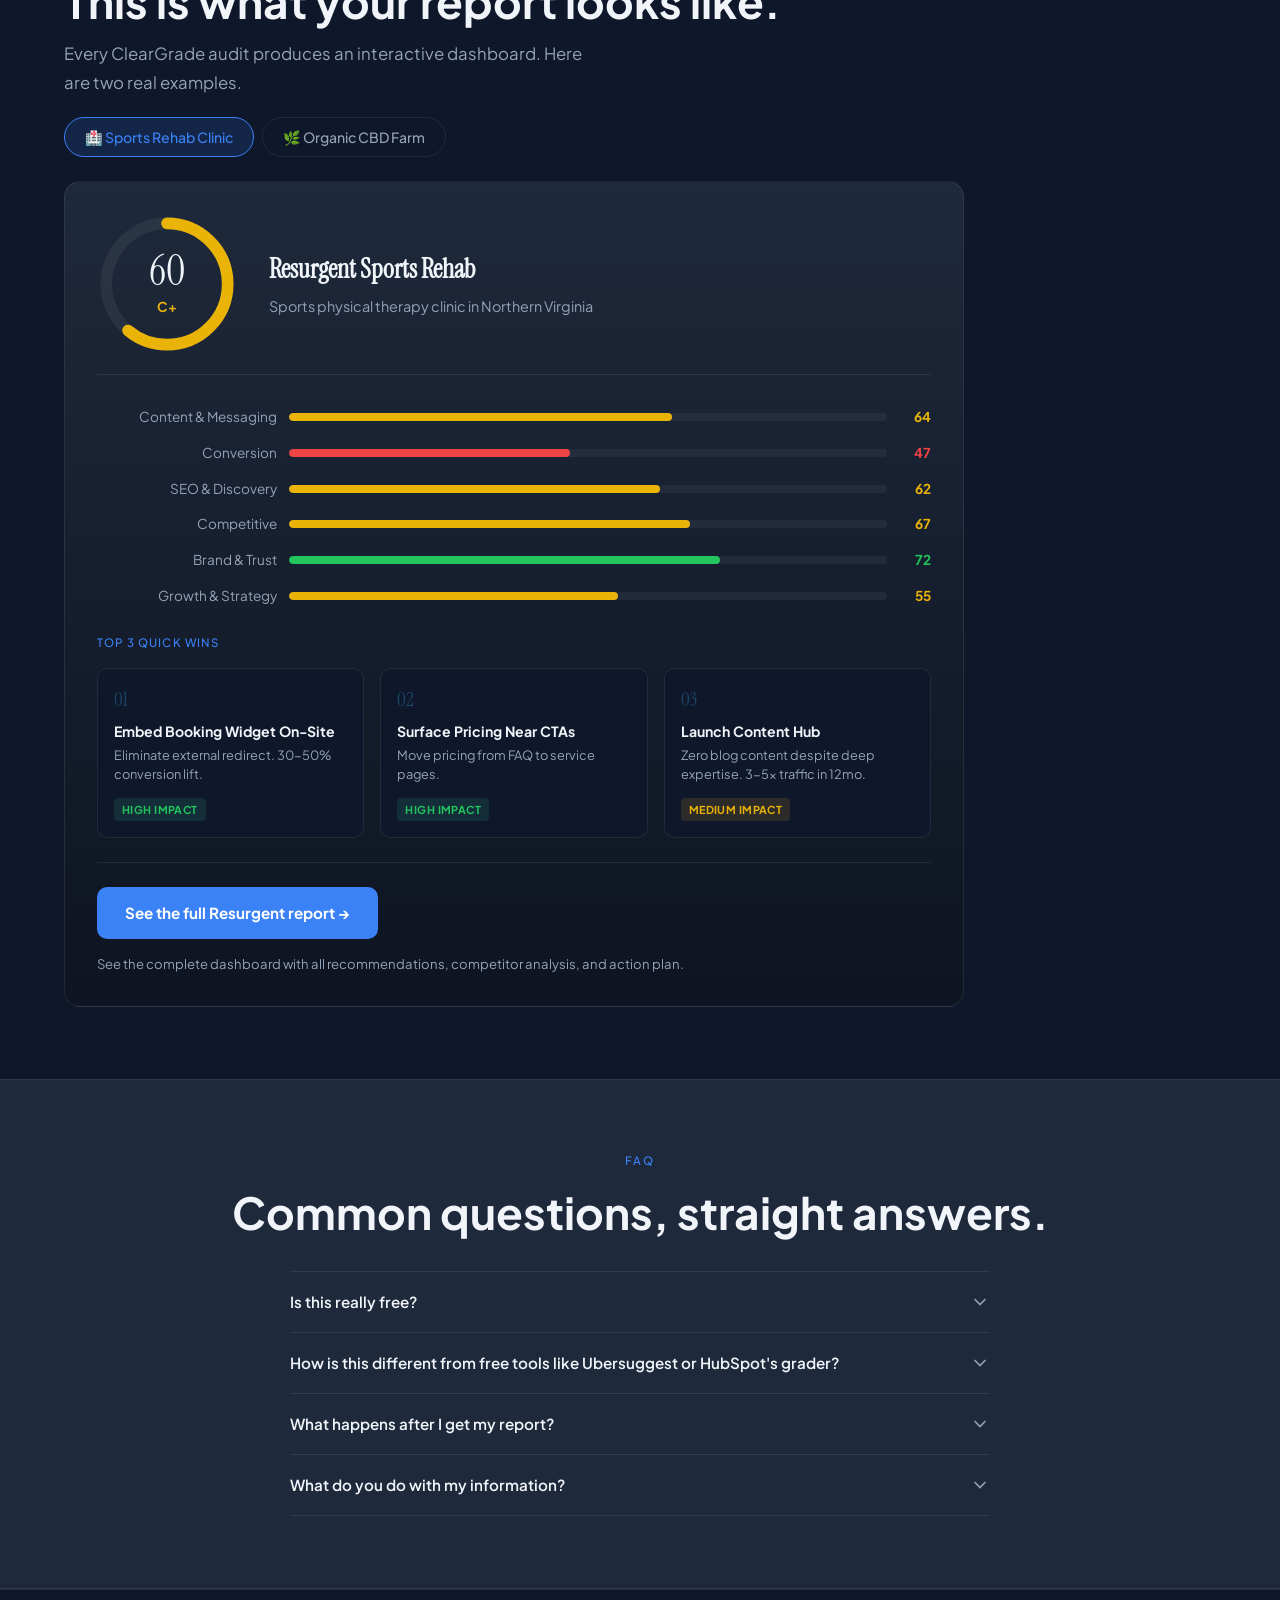
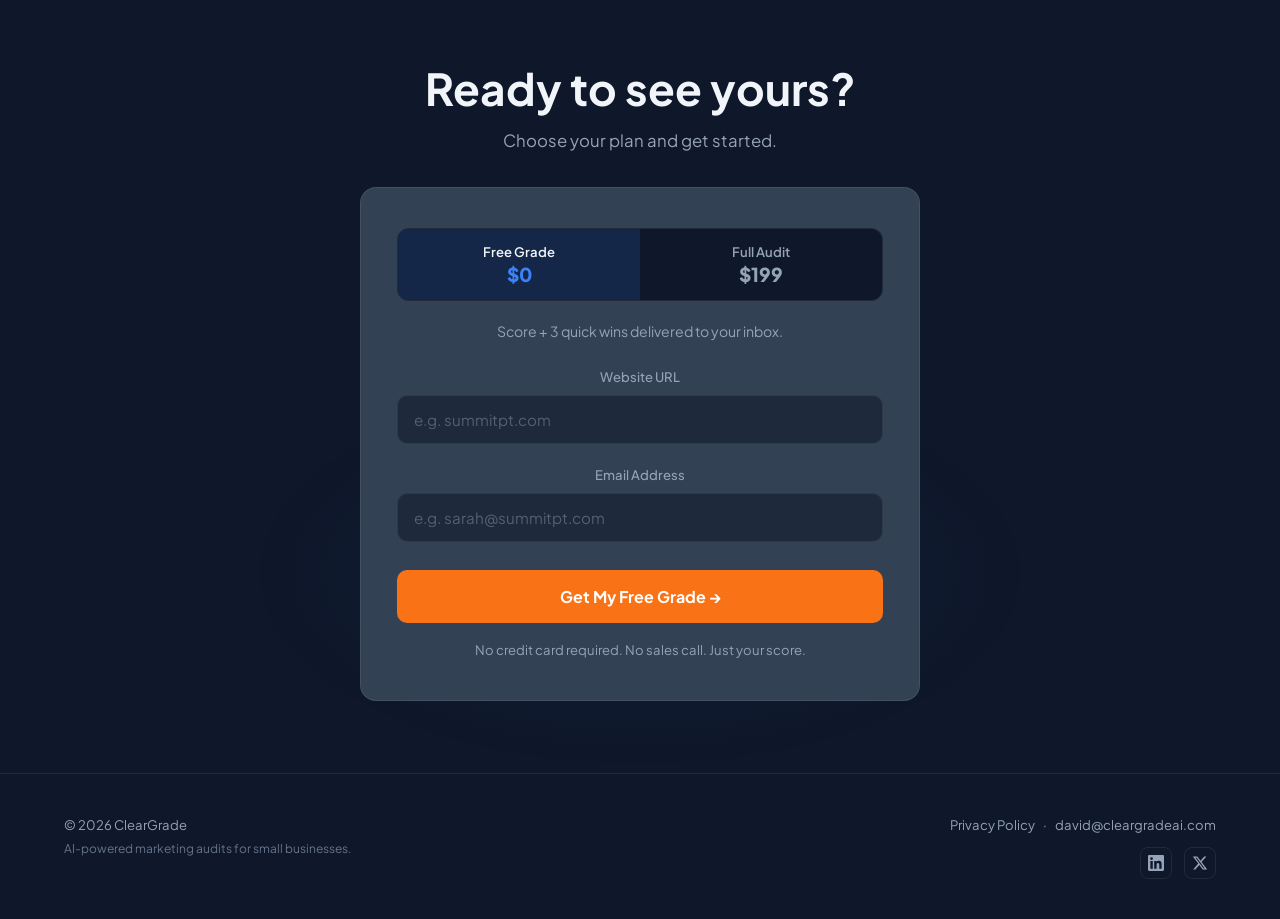
==== commit a783a668: "feat: add favicon, form tier toggle, remove old hero assets - Add CG favicon (SVG + PNG) with navy b" ====
--- a/public/index.html
+++ b/public/index.html
@@ -18,7 +18,8 @@
   <meta name="twitter:title" content="ClearGrade — Free AI-Powered Marketing Audit">
   <meta name="twitter:description" content="Find out what's working, what's broken, and what to fix first. Get a comprehensive marketing audit with scoring, competitor analysis, and a prioritized action plan — delivered in 24 hours.">
 
-  <link rel="icon" href="/favicon.ico" type="image/x-icon"> <!-- TODO: Add actual favicon file -->
+  <link rel="icon" href="/favicon.svg" type="image/svg+xml">
+  <link rel="icon" href="/favicon.png" type="image/png" sizes="32x32">
   <link rel="stylesheet" href="css/styles.css">
 </head>
 <body>
@@ -439,20 +440,33 @@
   <section class="form-sect" id="form-section">
     <div class="container" style="text-align:center;">
       <h2 class="sh anim" style="font-family:var(--sans);font-weight:700;font-style:normal;">Ready to see yours?</h2>
-      <p class="sd anim" style="margin:0 auto;">Takes 30 seconds. You'll have your report within 24 hours.</p>
+      <p class="sd anim" style="margin:0 auto;">Choose your plan and get started.</p>
       <div class="form-wrap anim">
-        <div class="form-card">
+        <div class="form-card" id="form-card" data-tier="free">
+          <!-- Tier toggle -->
+          <div class="tier-toggle">
+            <button class="tier-btn active" data-tier="free" type="button">
+              <span class="tier-label">Free Grade</span>
+              <span class="tier-price">$0</span>
+            </button>
+            <button class="tier-btn" data-tier="paid" type="button">
+              <span class="tier-label">Full Audit</span>
+              <span class="tier-price">$199</span>
+            </button>
+          </div>
+          <p class="tier-desc" id="tier-desc">Score + 3 quick wins delivered to your inbox.</p>
           <form id="audit-form" novalidate>
-            <div class="fg"><label for="business_name">Business Name</label><input type="text" id="business_name" name="business_name" placeholder="e.g. Summit Physical Therapy" required><div class="f-err"></div></div>
             <div class="fg"><label for="website_url">Website URL</label><input type="url" id="website_url" name="website_url" placeholder="e.g. summitpt.com" required><div class="f-err"></div></div>
-            <div class="fg"><label for="industry">Industry / Niche</label><input type="text" id="industry" name="industry" placeholder="e.g. Physical Therapy, Dental, Plumbing" required><div class="f-err"></div></div>
-            <div class="fg"><label for="contact_name">Your Name</label><input type="text" id="contact_name" name="contact_name" placeholder="e.g. Sarah Mitchell" required><div class="f-err"></div></div>
             <div class="fg"><label for="email">Email Address</label><input type="email" id="email" name="email" placeholder="e.g. sarah@summitpt.com" required><div class="f-err"></div></div>
+            <div class="fg paid-only"><label for="business_name">Business Name</label><input type="text" id="business_name" name="business_name" placeholder="e.g. Summit Physical Therapy"><div class="f-err"></div></div>
+            <div class="fg paid-only"><label for="industry">Industry / Niche</label><input type="text" id="industry" name="industry" placeholder="e.g. Physical Therapy, Dental, Plumbing"><div class="f-err"></div></div>
+            <div class="fg paid-only"><label for="contact_name">Your Name</label><input type="text" id="contact_name" name="contact_name" placeholder="e.g. Sarah Mitchell"><div class="f-err"></div></div>
             <!-- Honeypot — hidden from users, visible to bots -->
             <div class="honey" aria-hidden="true"><input type="text" name="company_url" tabindex="-1" autocomplete="off"></div>
-            <button type="submit" class="f-btn">Run My Audit &rarr;</button>
+            <input type="hidden" name="tier" id="tier-input" value="free">
+            <button type="submit" class="f-btn" id="f-btn">Get My Free Grade &rarr;</button>
           </form>
-          <p class="f-note">No credit card required. No sales call. Just your report.</p>
+          <p class="f-note" id="f-note">No credit card required. No sales call. Just your score.</p>
           <div class="f-ok">
             <div class="f-ok-check"><svg width="24" height="24" viewBox="0 0 24 24" fill="none" stroke="#34d399" stroke-width="2.5" stroke-linecap="round"><polyline points="20 6 9 17 4 12"/></svg></div>
             <h3>You're in!</h3>
--- a/public/css/styles.css
+++ b/public/css/styles.css
@@ -919,6 +919,38 @@
   background: radial-gradient(ellipse, rgba(56, 189, 248, 0.05) 0%, transparent 70%);
   pointer-events: none;
 }
+/* Tier toggle */
+.tier-toggle {
+  display: grid; grid-template-columns: 1fr 1fr;
+  gap: 0; margin-bottom: 20px;
+  border-radius: 12px; overflow: hidden;
+  border: 1px solid var(--border);
+  background: var(--bg);
+}
+.tier-btn {
+  padding: 14px 16px; border: none;
+  background: transparent; color: var(--text-dim);
+  font-family: var(--sans); cursor: pointer;
+  display: flex; flex-direction: column; align-items: center; gap: 2px;
+  transition: background .2s, color .2s;
+}
+.tier-btn.active {
+  background: var(--accent-glow);
+  color: var(--text);
+}
+.tier-btn:hover:not(.active) { background: rgba(255,255,255,0.03); }
+.tier-label { font-size: .82rem; font-weight: 600; }
+.tier-price { font-size: 1.2rem; font-weight: 800; }
+.tier-btn.active .tier-price { color: var(--accent); }
+.tier-btn[data-tier="paid"].active .tier-price { color: var(--cta); }
+.tier-desc {
+  font-size: .88rem; color: var(--text-dim); margin-bottom: 24px;
+  line-height: 1.5;
+}
+/* Hide paid-only fields when free tier is selected */
+.form-card[data-tier="free"] .paid-only { display: none; }
+.form-card[data-tier="paid"] .paid-only { display: block; }
+
 .form-wrap { max-width: 560px; margin: 32px auto 0; }
 .form-card {
   padding: 40px 36px; border-radius: 16px;
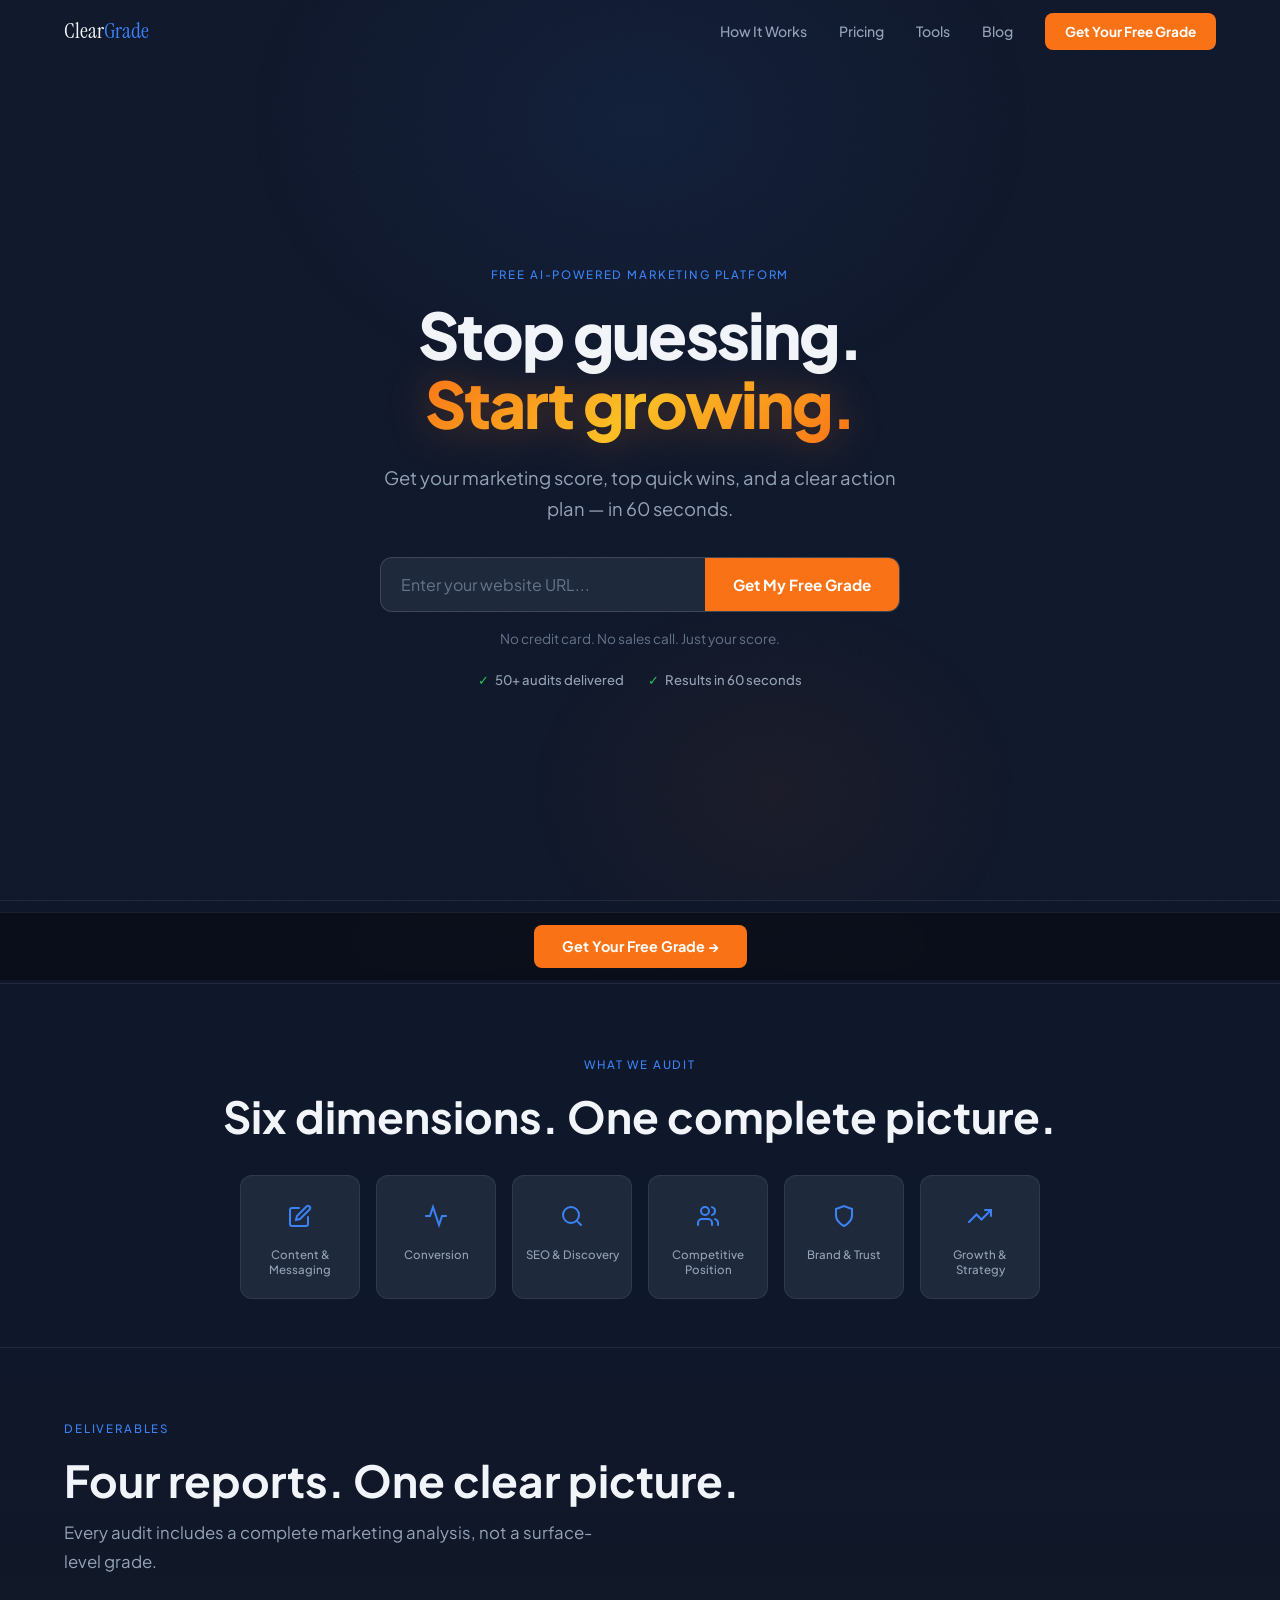
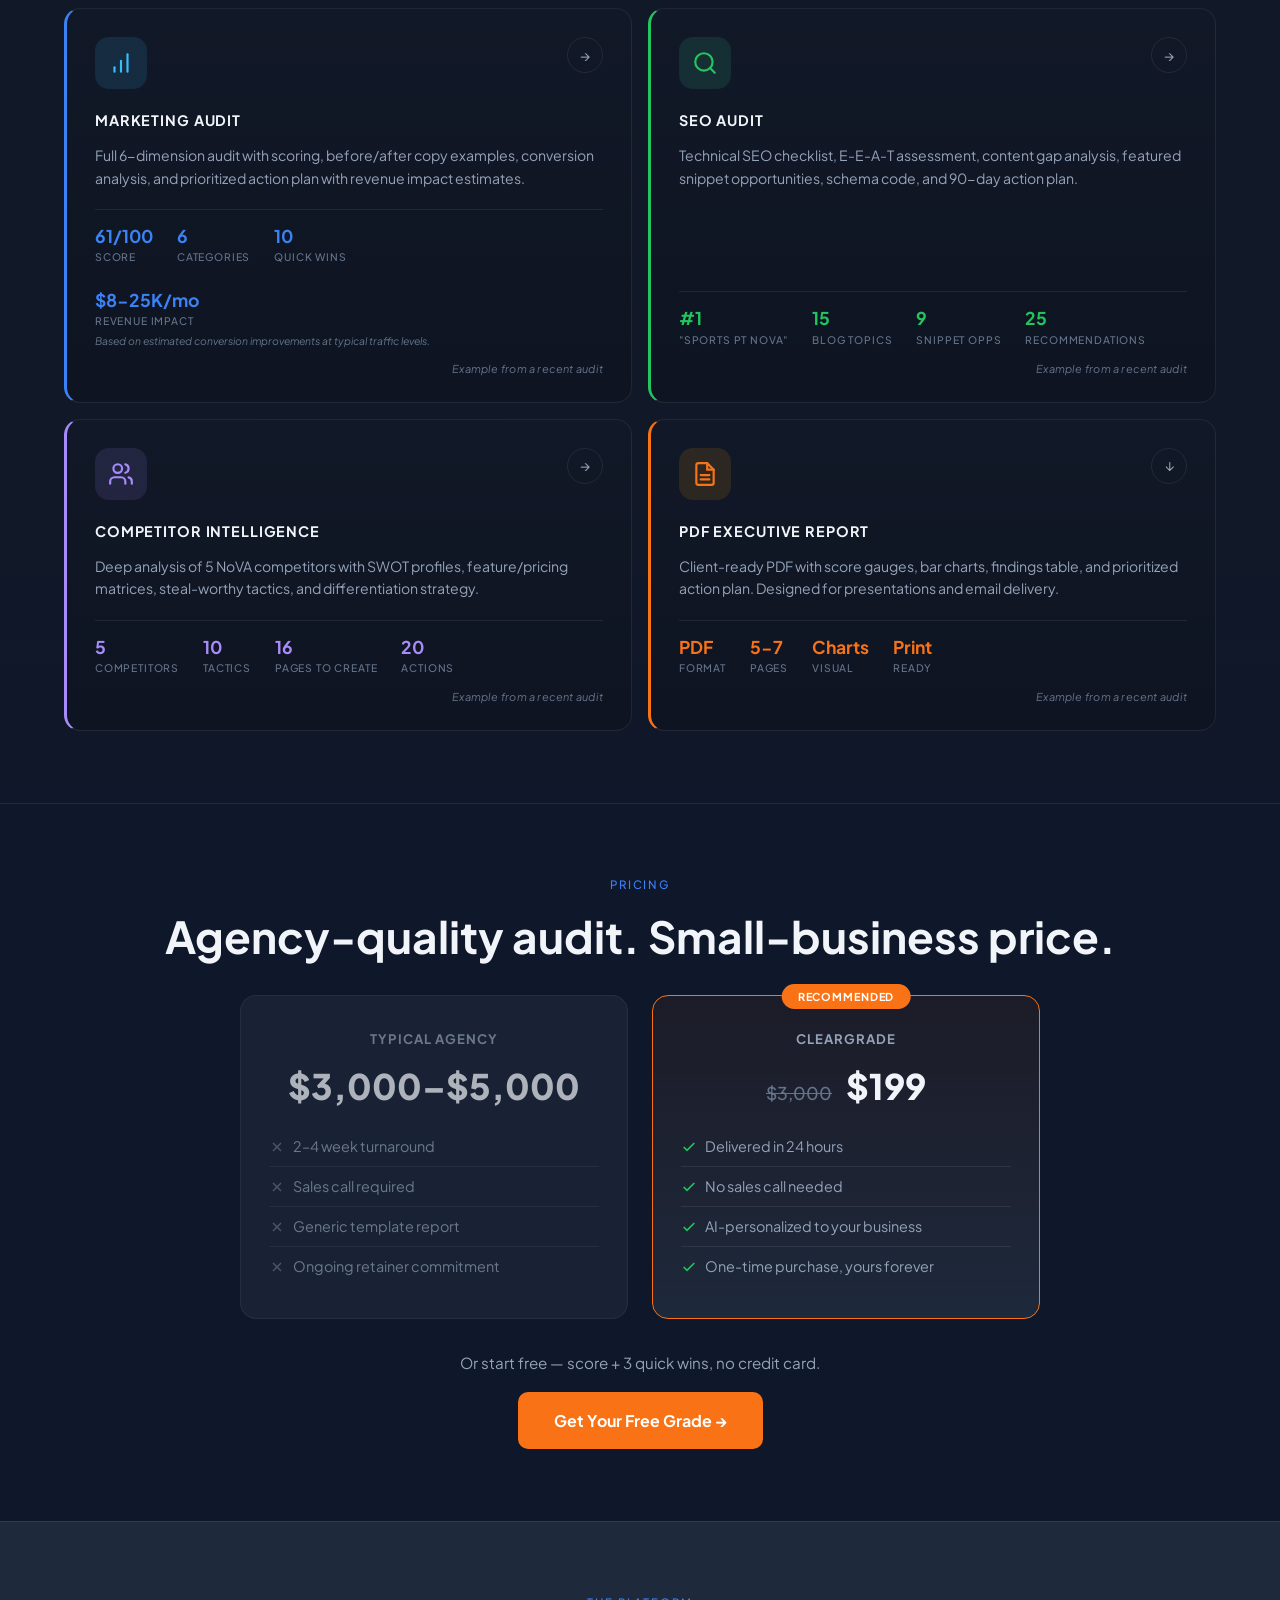
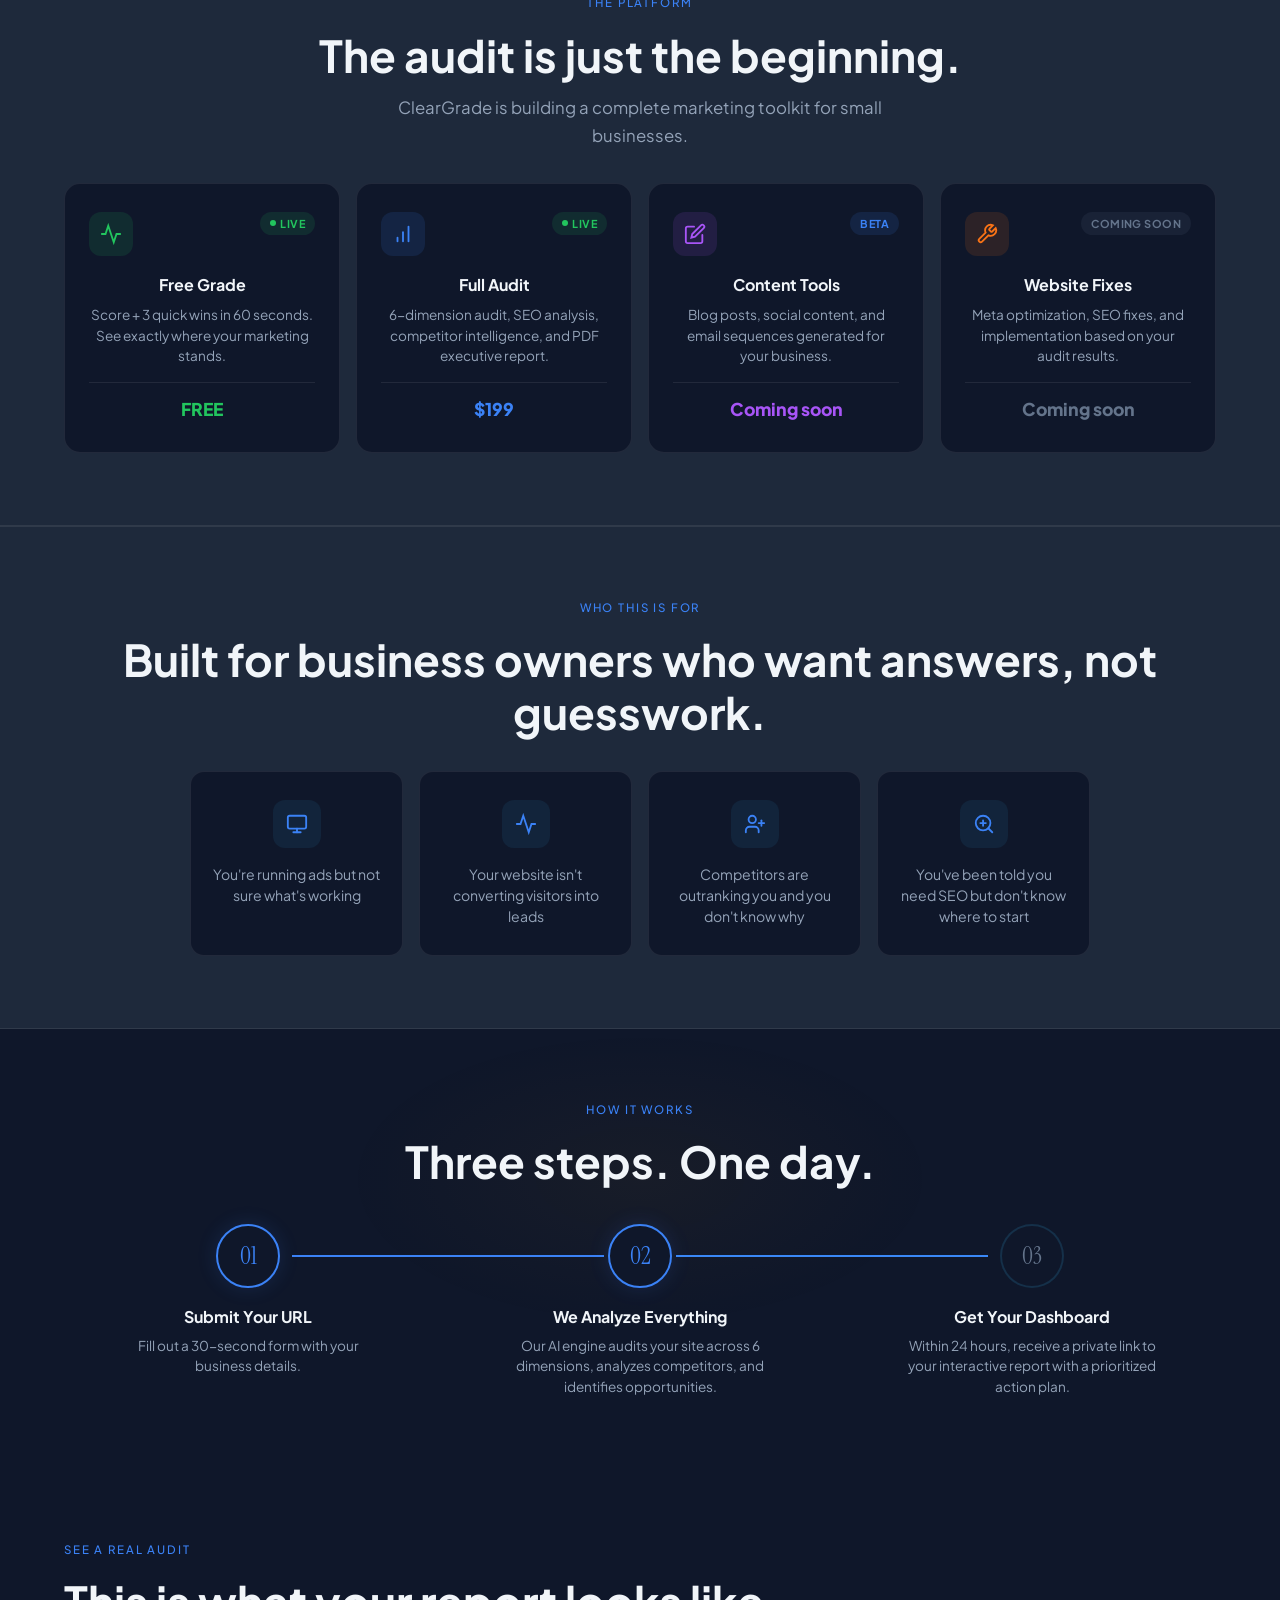
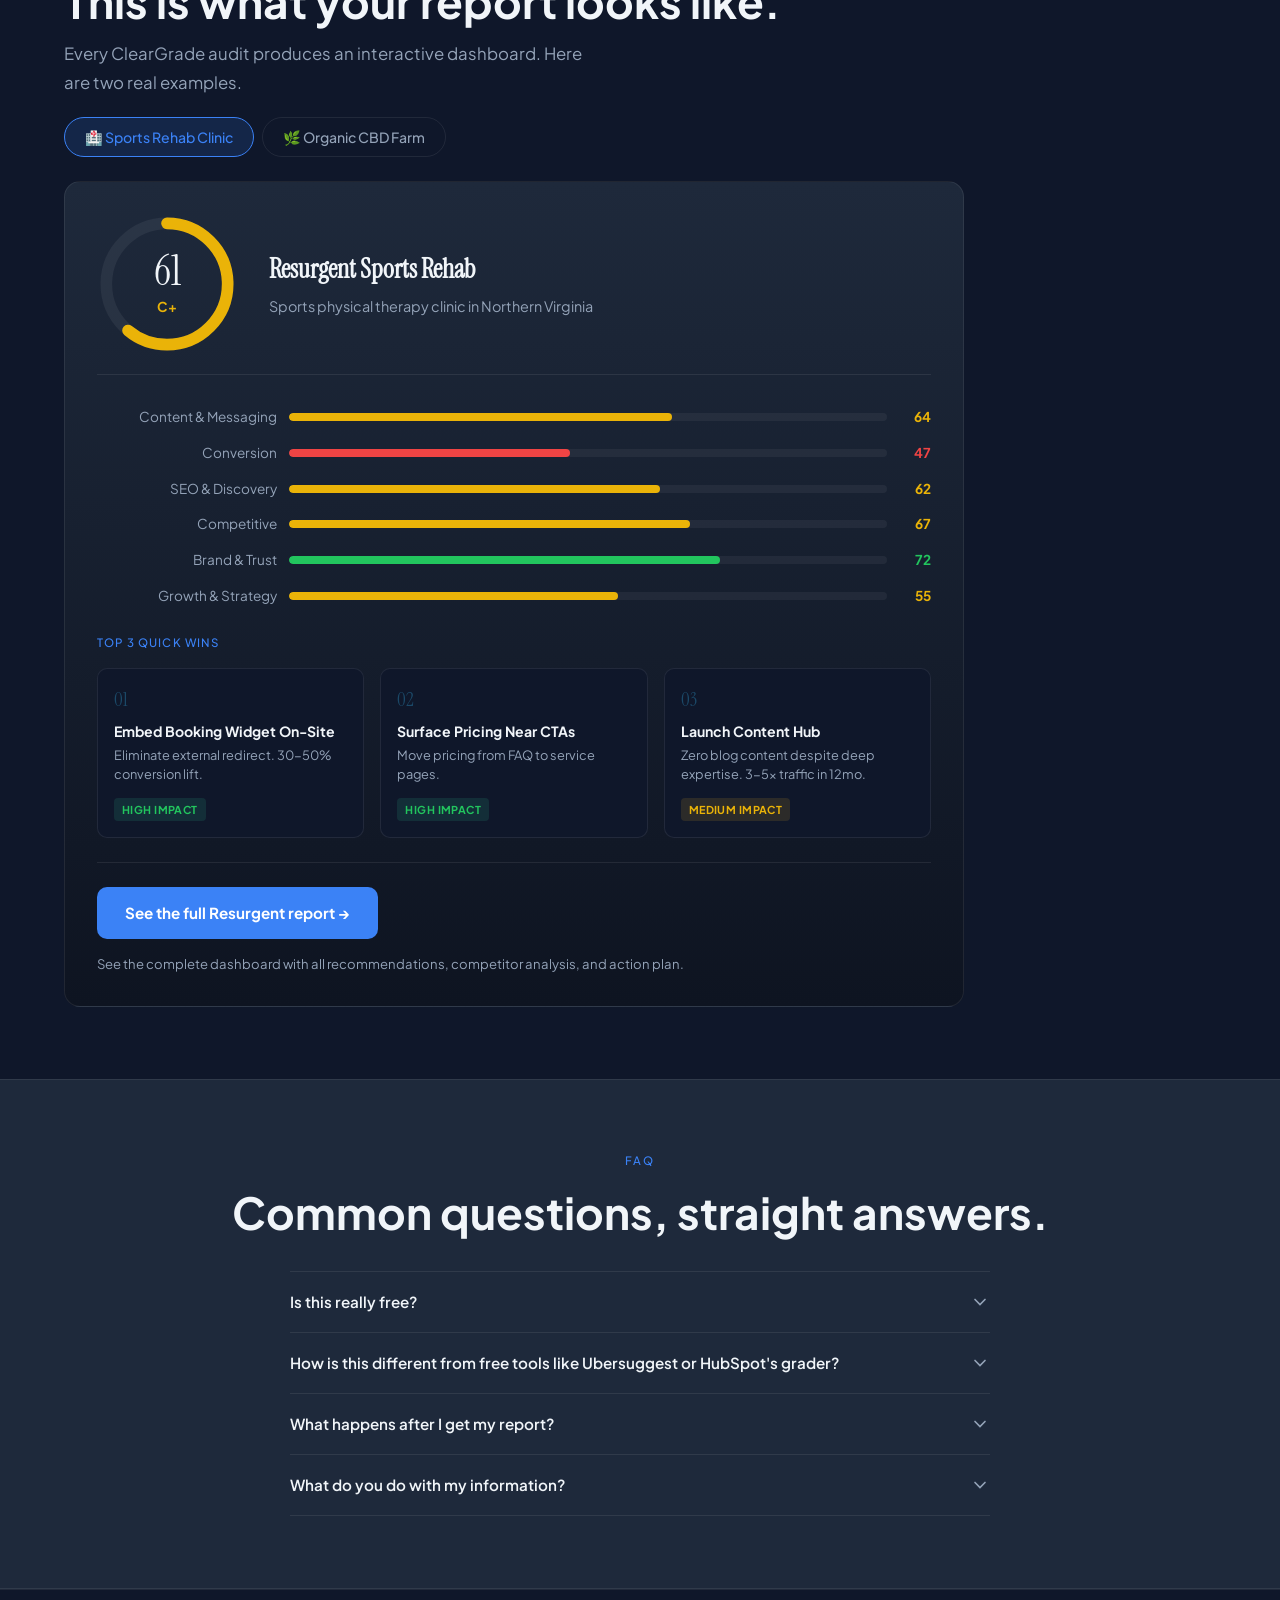
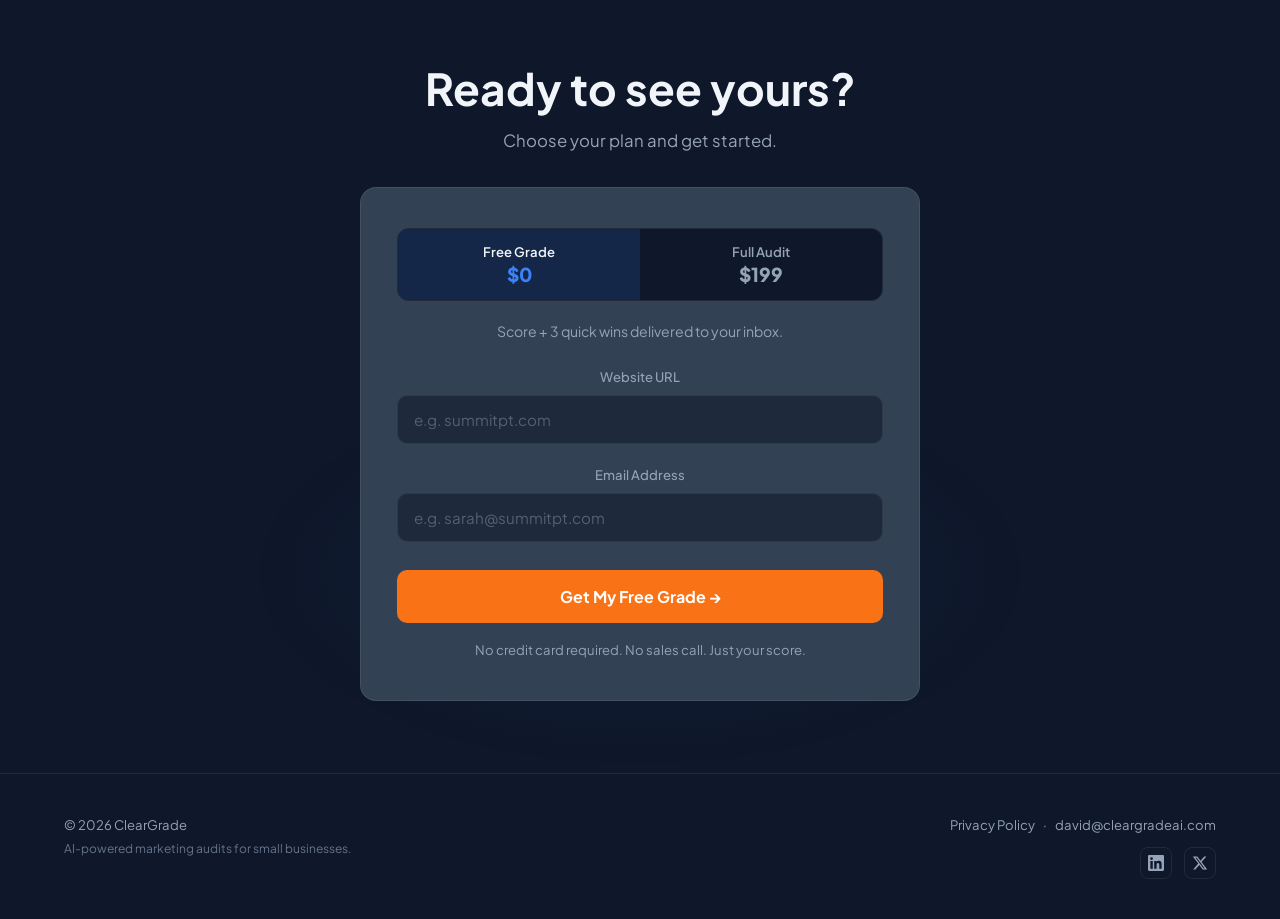
==== commit 4055c46f: "feat: add blog infrastructure with listing page and post template - /blog/ listing page with card gr" ====
--- a/public/index.html
+++ b/public/index.html
@@ -32,6 +32,7 @@
         <a href="#how">How It Works</a>
         <a href="#pricing">Pricing</a>
         <a href="#tools">Tools</a>
+        <a href="/blog/">Blog</a>
         <a href="#form-section" class="nav-btn">Get Your Free Grade</a>
       </div>
       <button class="hamburger" aria-label="Menu"><span></span><span></span><span></span></button>
@@ -41,6 +42,7 @@
     <a href="#how">How It Works</a>
     <a href="#pricing">Pricing</a>
     <a href="#tools">Tools</a>
+    <a href="/blog/">Blog</a>
     <a href="#form-section" class="nav-btn">Get Your Free Grade</a>
   </div>
 
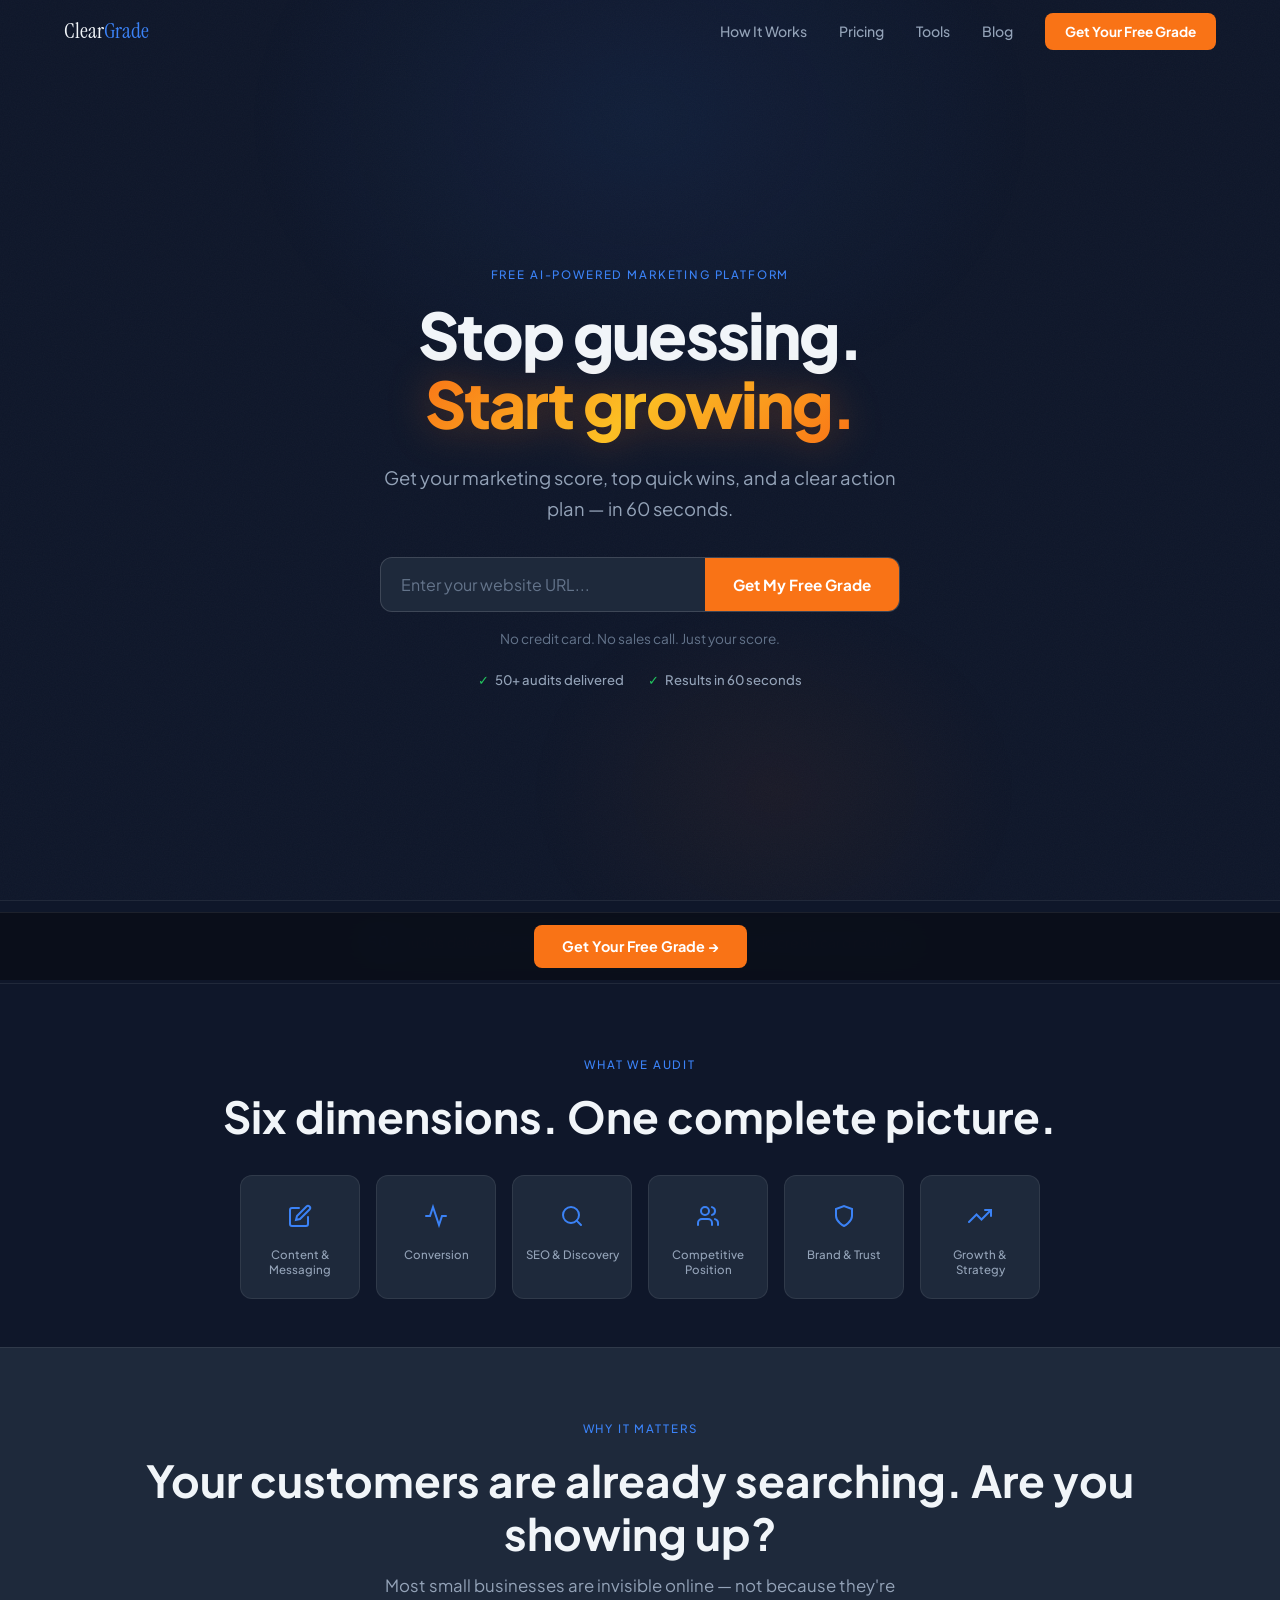
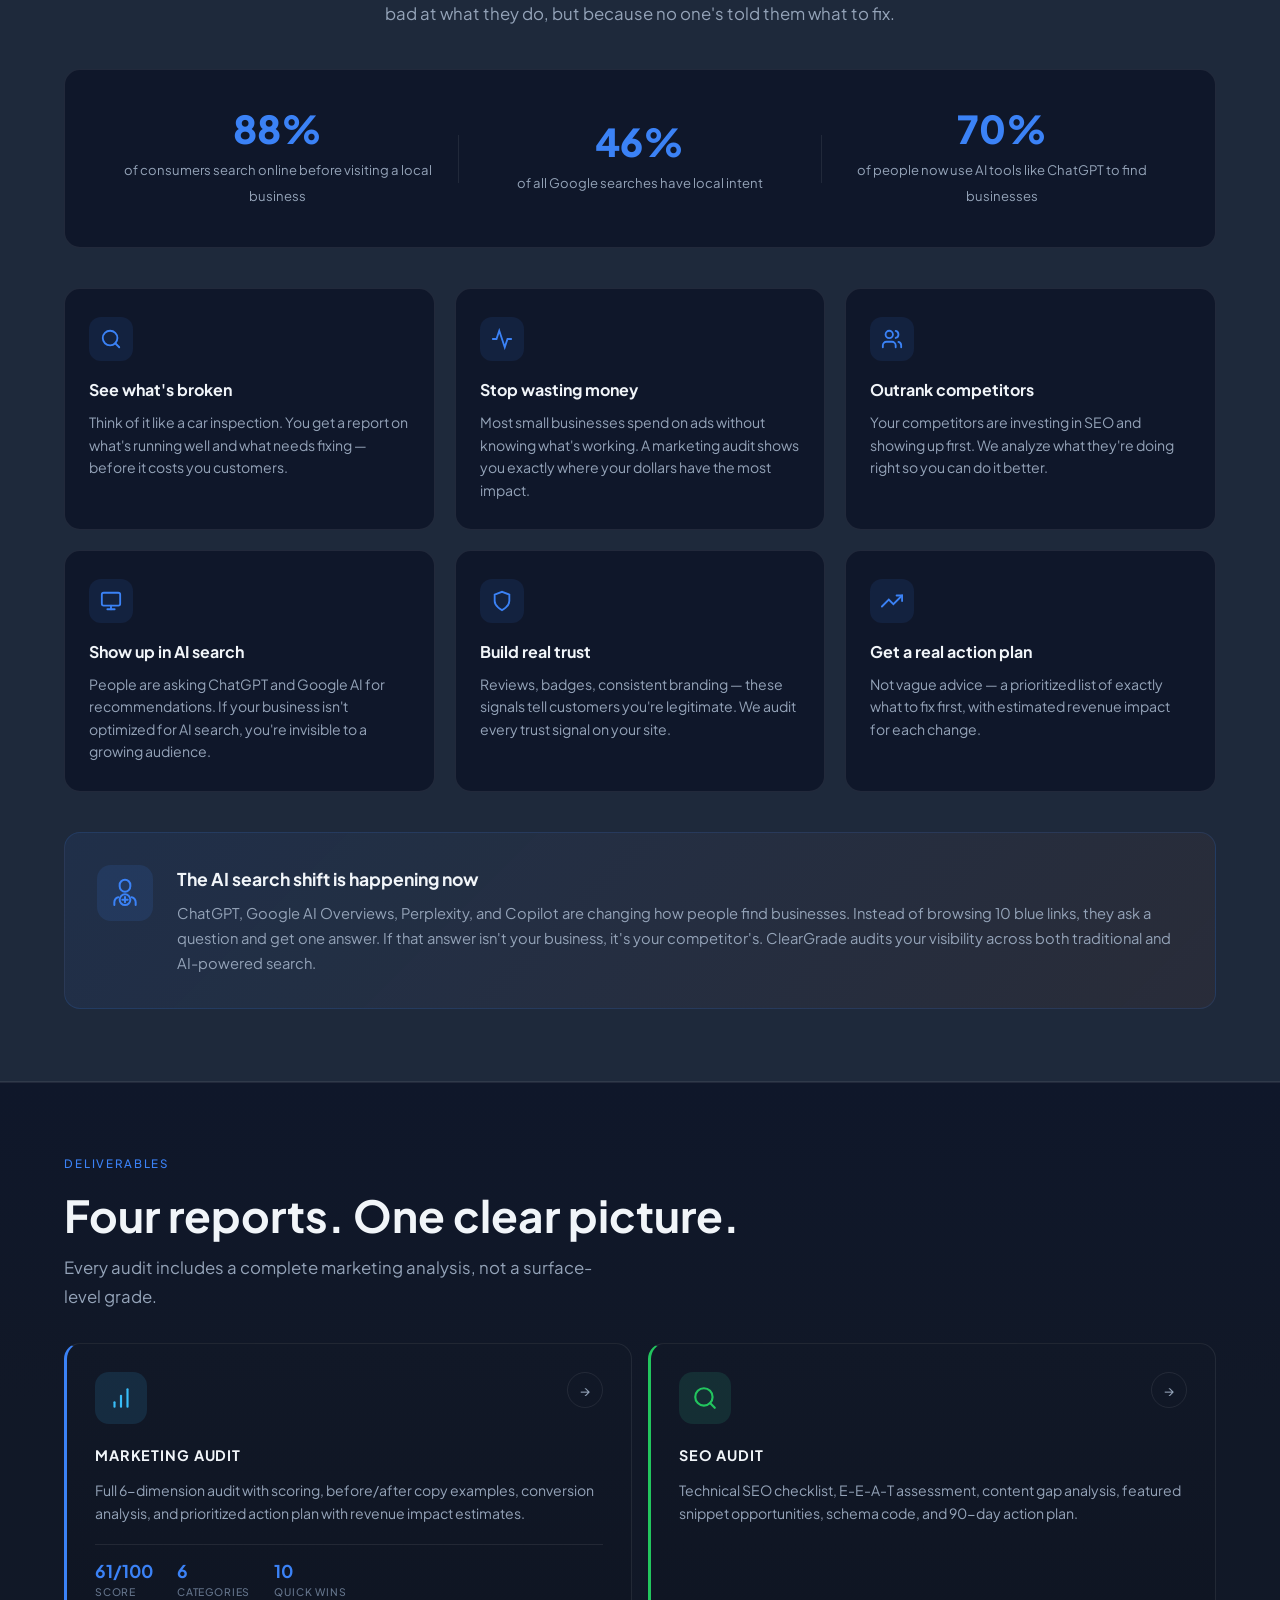
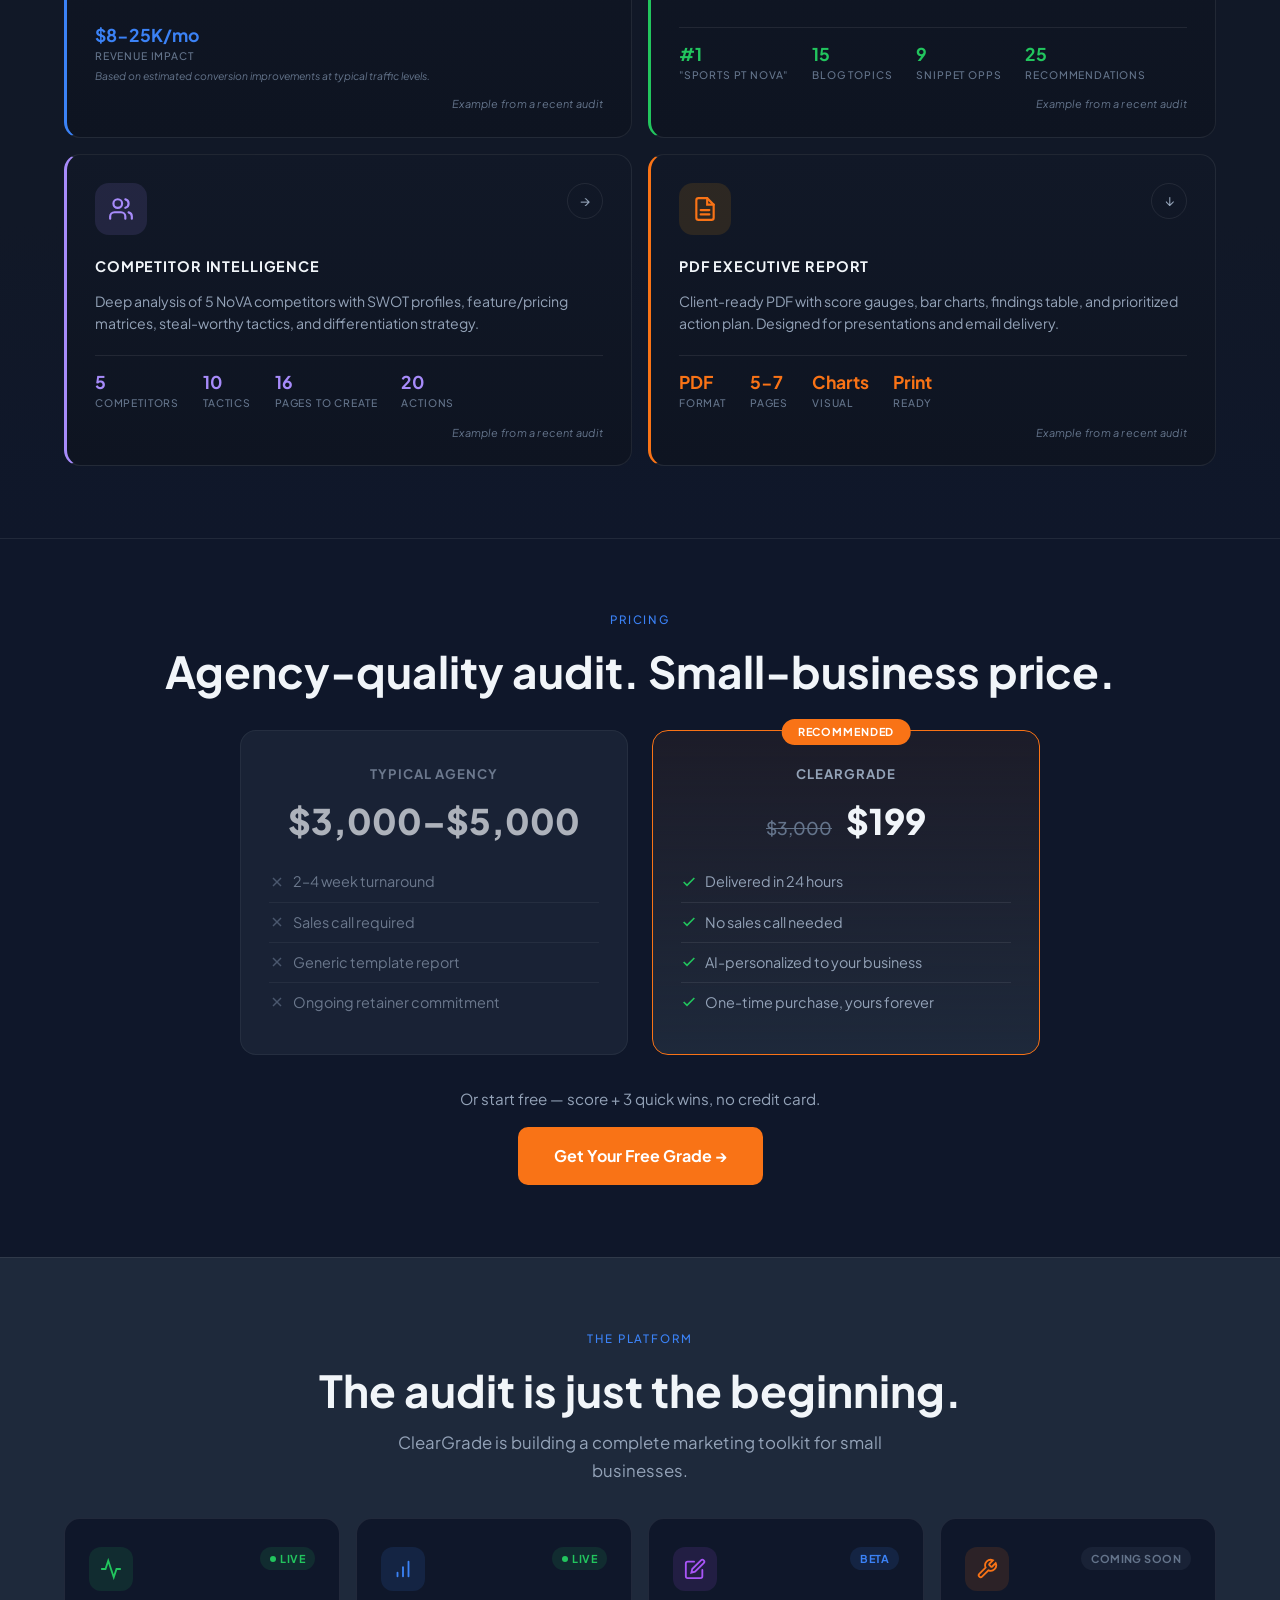
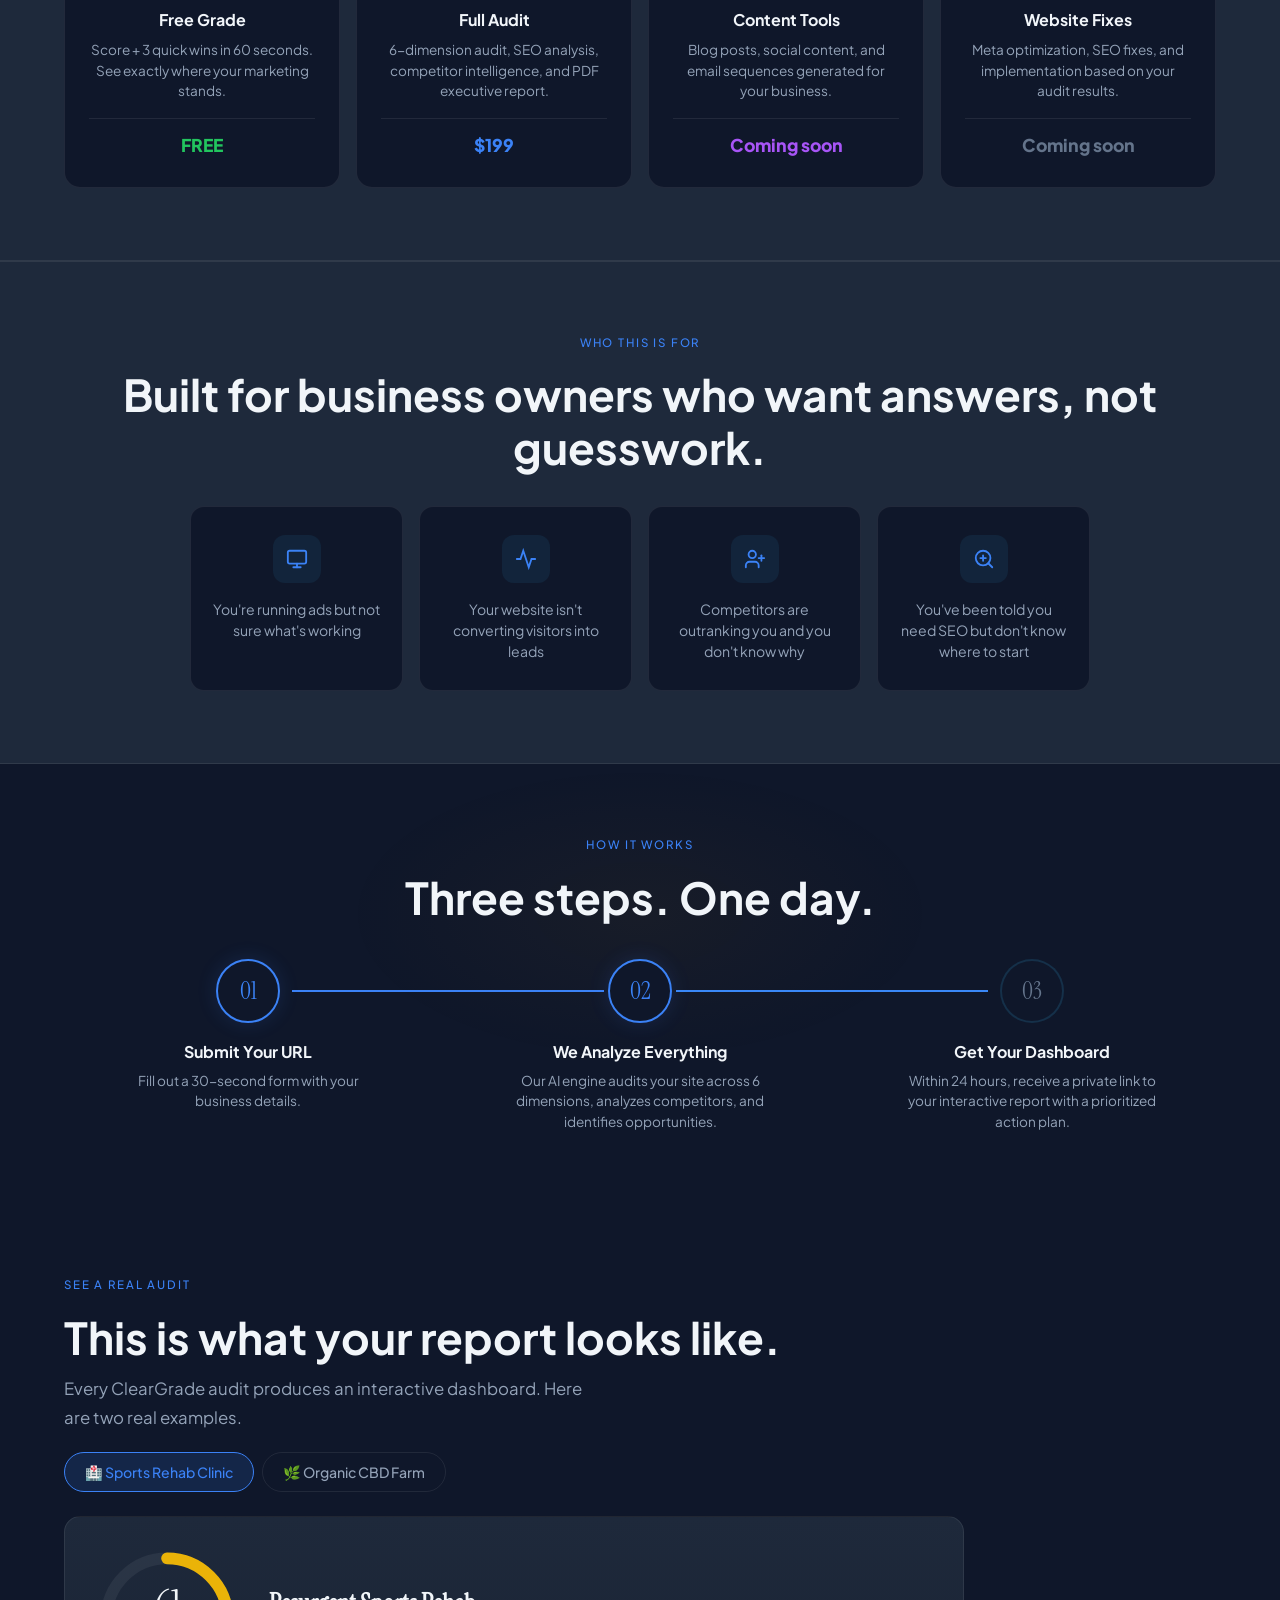
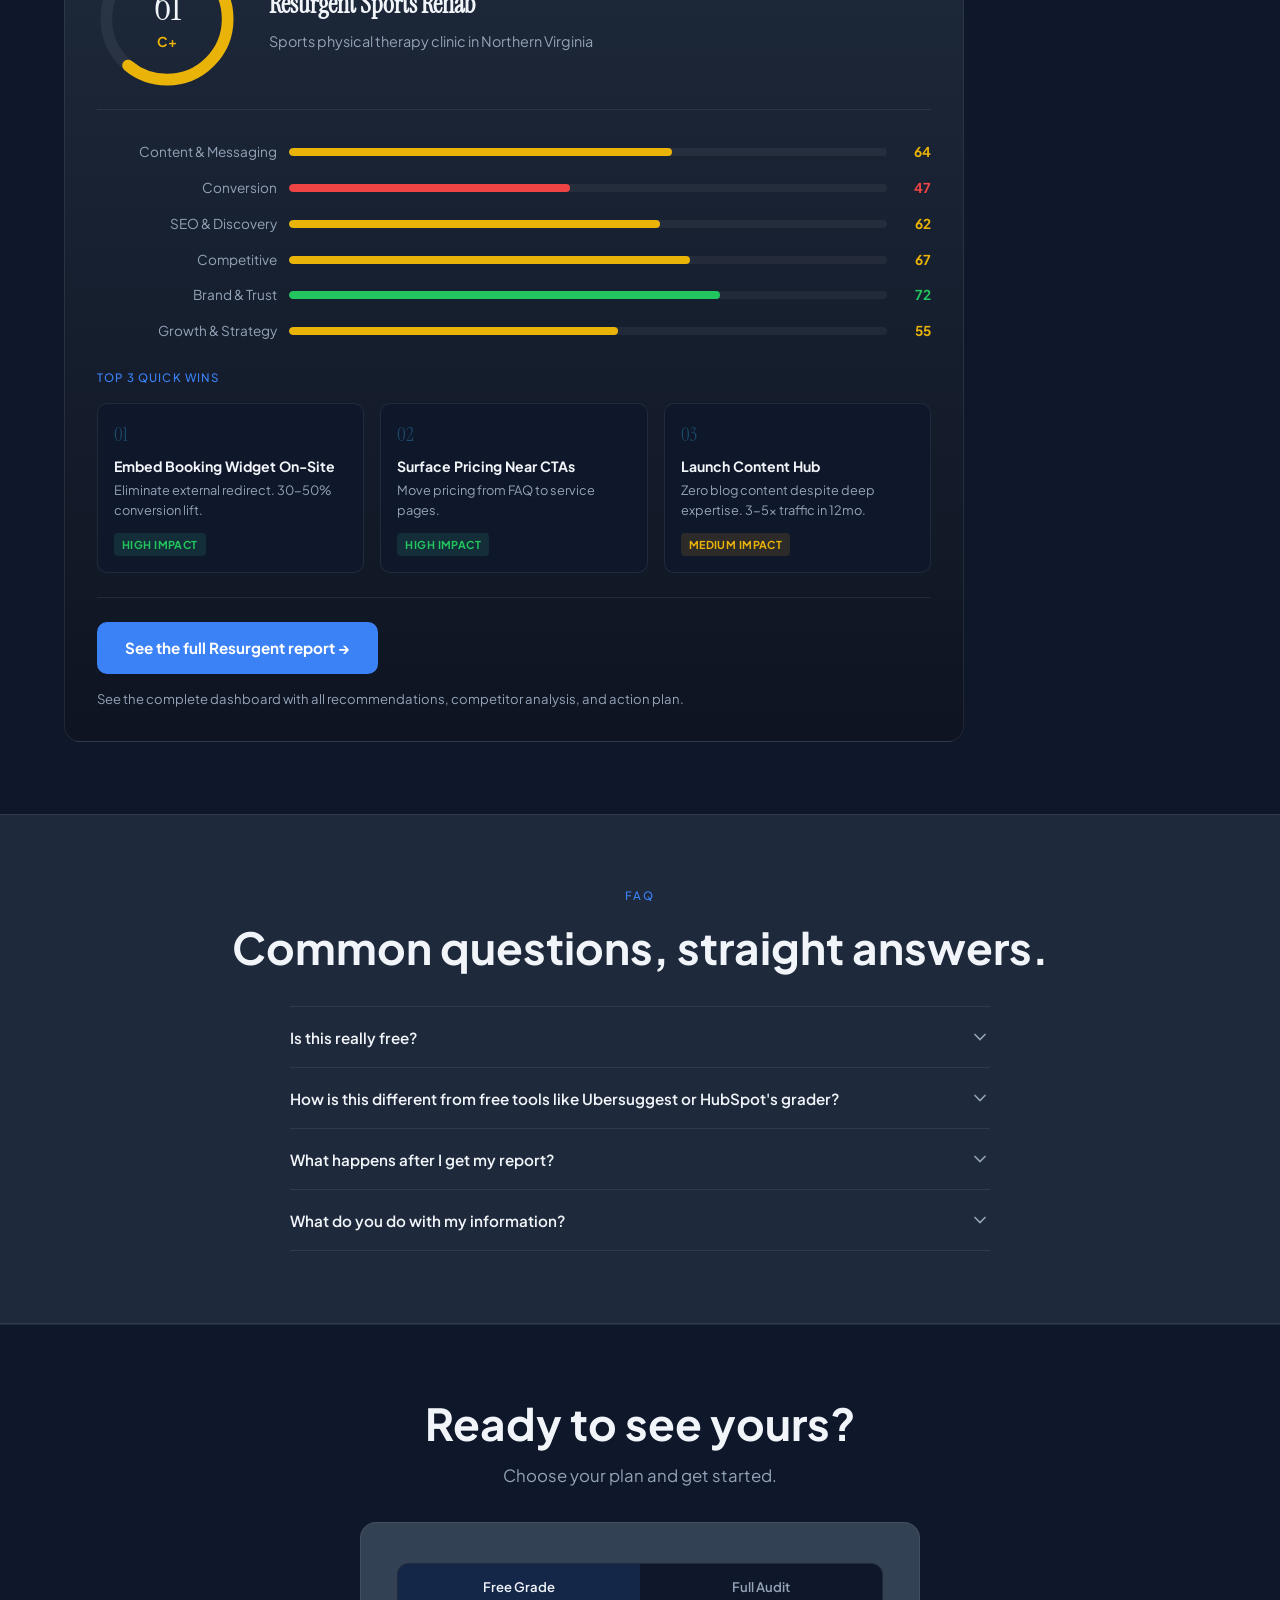
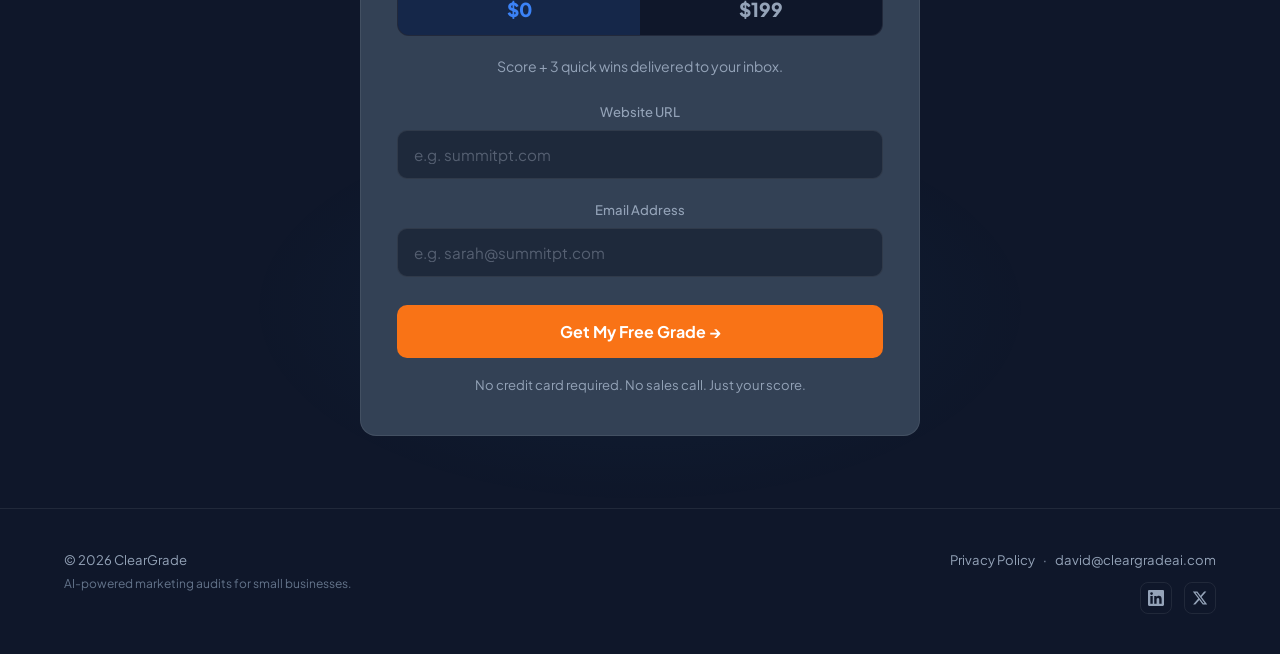
==== commit 399f916c: "feat: add "Why It Matters" authority section with stats and AI search callout - Stats bar: 88% searc" ====
--- a/public/index.html
+++ b/public/index.html
@@ -116,6 +116,92 @@
             <svg viewBox="0 0 24 24" fill="none" stroke="currentColor" stroke-width="2" stroke-linecap="round"><path d="M23 6l-9.5 9.5-5-5L1 18"/><polyline points="17 6 23 6 23 12"/></svg>
           </div>
           <span>Growth &amp; Strategy</span>
+        </div>
+      </div>
+    </div>
+  </section>
+
+  <!-- WHY IT MATTERS -->
+  <section class="why-matters" id="why">
+    <div class="container">
+      <div style="text-align:center;">
+        <p class="overline anim">Why It Matters</p>
+        <h2 class="sh anim">Your customers are already searching. Are you showing up?</h2>
+        <p class="sd anim" style="margin:0 auto;">Most small businesses are invisible online — not because they're bad at what they do, but because no one's told them what to fix.</p>
+      </div>
+
+      <!-- Stats bar -->
+      <div class="stat-row anim">
+        <div class="stat-block">
+          <span class="stat-num">88%</span>
+          <span class="stat-label">of consumers search online before visiting a local business</span>
+        </div>
+        <div class="stat-divider"></div>
+        <div class="stat-block">
+          <span class="stat-num">46%</span>
+          <span class="stat-label">of all Google searches have local intent</span>
+        </div>
+        <div class="stat-divider"></div>
+        <div class="stat-block">
+          <span class="stat-num">70%</span>
+          <span class="stat-label">of people now use AI tools like ChatGPT to find businesses</span>
+        </div>
+      </div>
+
+      <!-- Benefits grid -->
+      <div class="benefits-grid anim">
+        <div class="benefit-card">
+          <div class="benefit-icon">
+            <svg viewBox="0 0 24 24" fill="none" stroke="currentColor" stroke-width="2" stroke-linecap="round"><circle cx="11" cy="11" r="8"/><path d="M21 21l-4.35-4.35"/></svg>
+          </div>
+          <h3>See what's broken</h3>
+          <p>Think of it like a car inspection. You get a report on what's running well and what needs fixing — before it costs you customers.</p>
+        </div>
+        <div class="benefit-card">
+          <div class="benefit-icon">
+            <svg viewBox="0 0 24 24" fill="none" stroke="currentColor" stroke-width="2" stroke-linecap="round"><path d="M22 12h-4l-3 9L9 3l-3 9H2"/></svg>
+          </div>
+          <h3>Stop wasting money</h3>
+          <p>Most small businesses spend on ads without knowing what's working. A marketing audit shows you exactly where your dollars have the most impact.</p>
+        </div>
+        <div class="benefit-card">
+          <div class="benefit-icon">
+            <svg viewBox="0 0 24 24" fill="none" stroke="currentColor" stroke-width="2" stroke-linecap="round"><path d="M16 21v-2a4 4 0 0 0-4-4H6a4 4 0 0 0-4 4v2"/><circle cx="9" cy="7" r="4"/><path d="M22 21v-2a4 4 0 0 0-3-3.87"/><path d="M16 3.13a4 4 0 0 1 0 7.75"/></svg>
+          </div>
+          <h3>Outrank competitors</h3>
+          <p>Your competitors are investing in SEO and showing up first. We analyze what they're doing right so you can do it better.</p>
+        </div>
+        <div class="benefit-card">
+          <div class="benefit-icon">
+            <svg viewBox="0 0 24 24" fill="none" stroke="currentColor" stroke-width="2" stroke-linecap="round"><rect x="2" y="3" width="20" height="14" rx="2" ry="2"/><path d="M8 21h8"/><path d="M12 17v4"/></svg>
+          </div>
+          <h3>Show up in AI search</h3>
+          <p>People are asking ChatGPT and Google AI for recommendations. If your business isn't optimized for AI search, you're invisible to a growing audience.</p>
+        </div>
+        <div class="benefit-card">
+          <div class="benefit-icon">
+            <svg viewBox="0 0 24 24" fill="none" stroke="currentColor" stroke-width="2" stroke-linecap="round"><path d="M12 22s8-4 8-10V5l-8-3-8 3v7c0 6 8 10 8 10z"/></svg>
+          </div>
+          <h3>Build real trust</h3>
+          <p>Reviews, badges, consistent branding — these signals tell customers you're legitimate. We audit every trust signal on your site.</p>
+        </div>
+        <div class="benefit-card">
+          <div class="benefit-icon">
+            <svg viewBox="0 0 24 24" fill="none" stroke="currentColor" stroke-width="2" stroke-linecap="round"><path d="M23 6l-9.5 9.5-5-5L1 18"/><polyline points="17 6 23 6 23 12"/></svg>
+          </div>
+          <h3>Get a real action plan</h3>
+          <p>Not vague advice — a prioritized list of exactly what to fix first, with estimated revenue impact for each change.</p>
+        </div>
+      </div>
+
+      <!-- AI Search callout -->
+      <div class="ai-callout anim">
+        <div class="ai-callout-icon">
+          <svg viewBox="0 0 24 24" fill="none" stroke="currentColor" stroke-width="1.5" stroke-linecap="round" width="32" height="32"><path d="M12 2a4 4 0 0 1 4 4v1a4 4 0 0 1-8 0V6a4 4 0 0 1 4-4z"/><path d="M20 21v-2a4 4 0 0 0-3-3.87"/><path d="M4 21v-2a4 4 0 0 1 3-3.87"/><circle cx="12" cy="17" r="4"/><path d="M12 15v4"/><path d="M10 17h4"/></svg>
+        </div>
+        <div class="ai-callout-content">
+          <h3>The AI search shift is happening now</h3>
+          <p>ChatGPT, Google AI Overviews, Perplexity, and Copilot are changing how people find businesses. Instead of browsing 10 blue links, they ask a question and get one answer. If that answer isn't your business, it's your competitor's. ClearGrade audits your visibility across both traditional and AI-powered search.</p>
         </div>
       </div>
     </div>
--- a/public/css/styles.css
+++ b/public/css/styles.css
@@ -404,6 +404,84 @@
 }
 
 /* ============================================================
+   WHY IT MATTERS
+   ============================================================ */
+.why-matters {
+  padding: 72px 0;
+  background: var(--bg-card);
+  border-top: 1px solid var(--border);
+  border-bottom: 1px solid var(--border);
+}
+
+/* Stats bar */
+.stat-row {
+  display: flex; justify-content: center; align-items: center;
+  gap: 0; margin: 40px 0;
+  padding: 32px; border-radius: 16px;
+  background: var(--bg); border: 1px solid var(--border);
+}
+.stat-block { flex: 1; text-align: center; padding: 8px 24px; }
+.stat-num {
+  display: block;
+  font-family: var(--sans); font-size: 2.4rem; font-weight: 800;
+  color: var(--accent); line-height: 1; margin-bottom: 8px;
+}
+.stat-label {
+  font-size: .82rem; color: var(--text-dim); line-height: 1.4;
+}
+.stat-divider {
+  width: 1px; height: 48px; background: var(--border); flex-shrink: 0;
+}
+
+/* Benefits grid */
+.benefits-grid {
+  display: grid; grid-template-columns: repeat(3, 1fr);
+  gap: 20px; margin: 40px 0;
+}
+.benefit-card {
+  padding: 28px 24px; border-radius: 16px;
+  background: var(--bg); border: 1px solid var(--border);
+  transition: transform .25s, border-color .25s;
+}
+.benefit-card:hover { transform: translateY(-3px); border-color: var(--border-h); }
+.benefit-icon {
+  width: 44px; height: 44px; border-radius: 12px;
+  background: rgba(59,130,246,.1);
+  display: flex; align-items: center; justify-content: center;
+  color: var(--accent); margin-bottom: 16px;
+}
+.benefit-icon svg { width: 22px; height: 22px; }
+.benefit-card h3 {
+  font-family: var(--sans); font-size: 1rem; font-weight: 700;
+  margin-bottom: 8px; color: var(--text);
+}
+.benefit-card p {
+  font-size: .88rem; color: var(--text-dim); line-height: 1.6;
+}
+
+/* AI Search callout */
+.ai-callout {
+  display: flex; gap: 24px; align-items: flex-start;
+  padding: 32px; border-radius: 16px;
+  background: linear-gradient(135deg, rgba(59,130,246,.08), rgba(249,115,22,.05));
+  border: 1px solid rgba(59,130,246,.15);
+  margin-top: 8px;
+}
+.ai-callout-icon {
+  width: 56px; height: 56px; border-radius: 14px;
+  background: rgba(59,130,246,.12);
+  display: flex; align-items: center; justify-content: center;
+  color: var(--accent); flex-shrink: 0;
+}
+.ai-callout-content h3 {
+  font-family: var(--sans); font-size: 1.1rem; font-weight: 700;
+  margin-bottom: 8px; color: var(--text);
+}
+.ai-callout-content p {
+  font-size: .92rem; color: var(--text-dim); line-height: 1.7;
+}
+
+/* ============================================================
    DELIVERABLES
    ============================================================ */
 .deliverables {
@@ -1069,6 +1147,10 @@
   .dim-label { width: 120px; font-size: .78rem; }
   .nav-links { display: none; }
   .hamburger { display: block; }
+  .stat-row { flex-direction: column; gap: 16px; }
+  .stat-divider { width: 80%; height: 1px; }
+  .benefits-grid { grid-template-columns: repeat(2, 1fr); }
+  .ai-callout { flex-direction: column; text-align: center; align-items: center; }
   .price-grid { grid-template-columns: 1fr; max-width: 400px; }
   .tools-grid { grid-template-columns: repeat(2, 1fr); }
   .footer-inner { flex-direction: column; align-items: center; text-align: center; }
@@ -1085,6 +1167,8 @@
   .hero-badges { flex-direction: column; gap: 8px; }
   .dims-grid { grid-template-columns: repeat(2, 1fr); }
   .who-grid { grid-template-columns: 1fr; }
+  .benefits-grid { grid-template-columns: 1fr; }
+  .stat-num { font-size: 2rem; }
   .prev-card { padding: 24px 16px; }
   .gauge-wrap { width: 120px; height: 120px; }
   .gauge-score { font-size: 2.2rem; }
